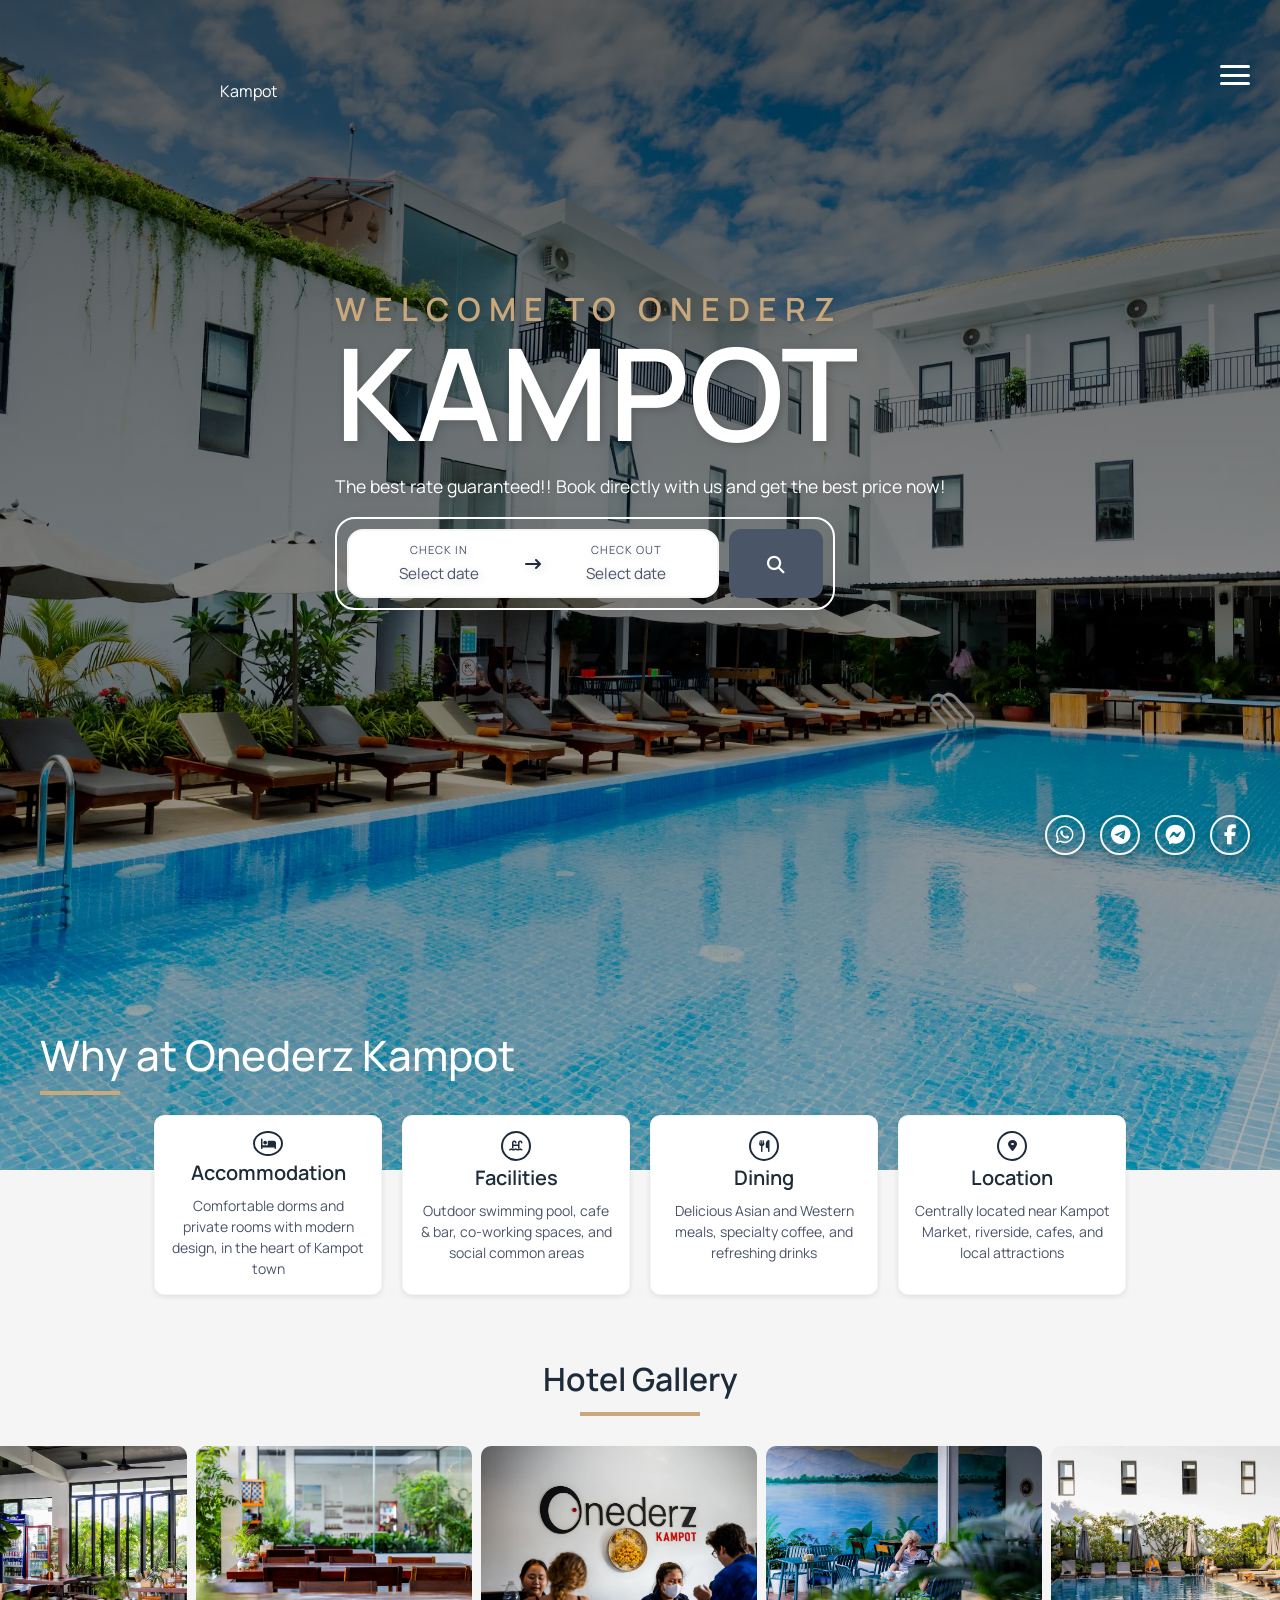
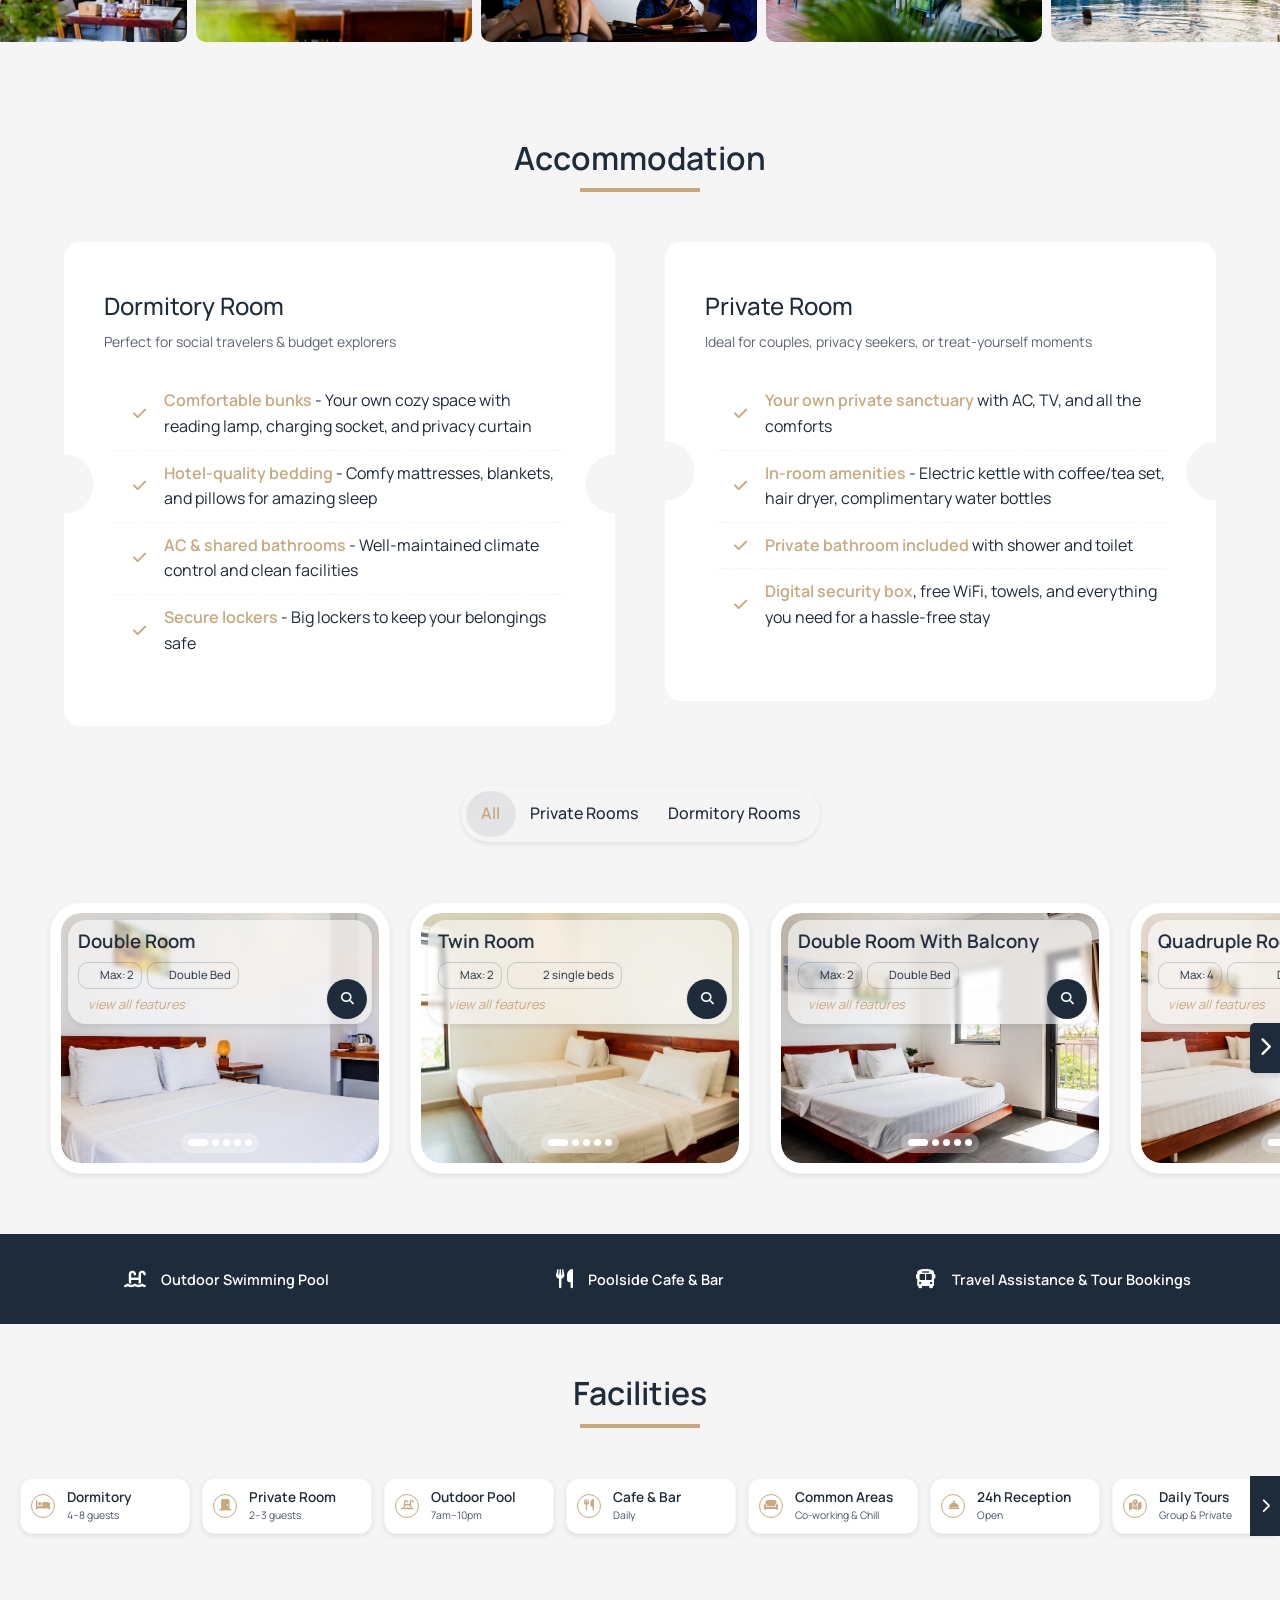
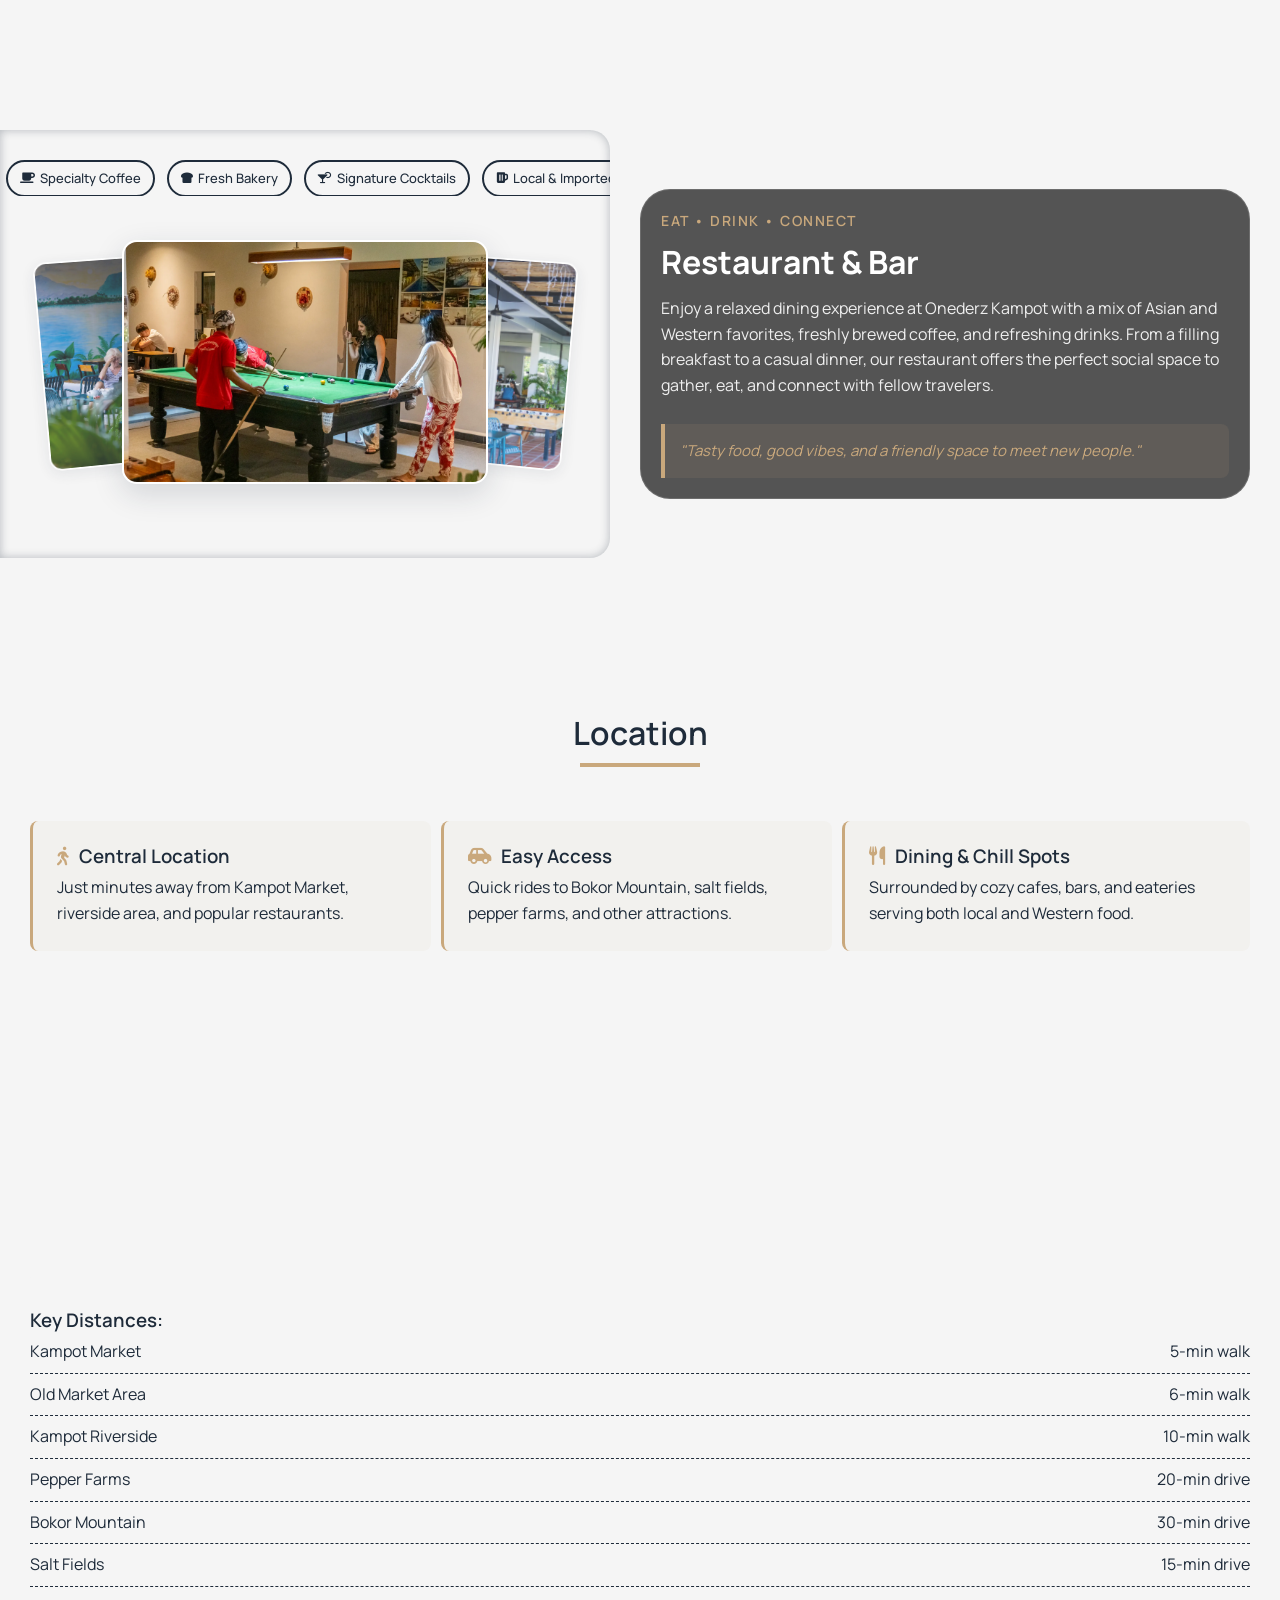
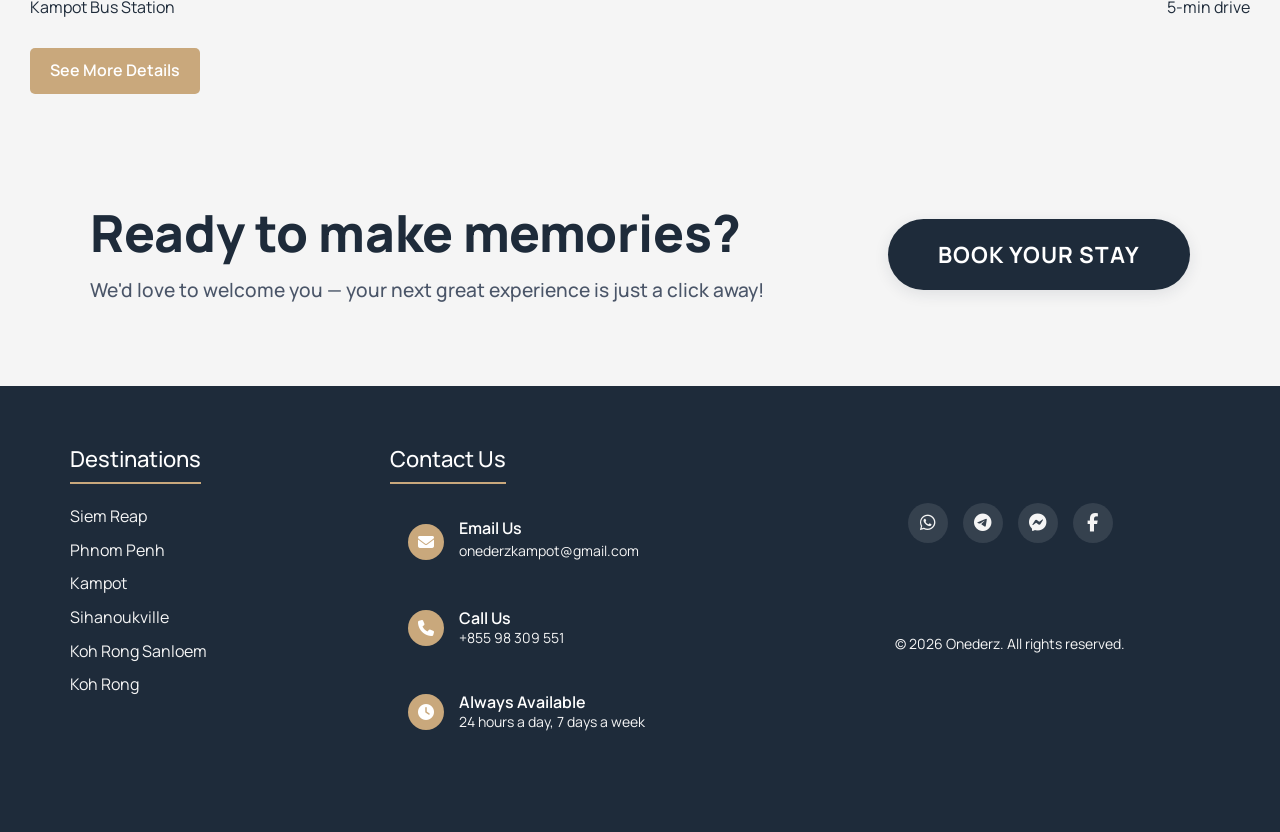
==== kampot/index.html @ a62b61a4 "Add files via upload" ====
<!DOCTYPE html>
<html lang="en">
<head>
    <link rel="icon" type="image/png" href="../mobile-image/logo.webp">
    <meta charset="UTF-8">
    <meta name="viewport" content="width=device-width, initial-scale=1.0">
    <title>Onederz Kampot | Riverside hostel with pool, restaurant & social vibe</title>
    <link rel="stylesheet" href="https://cdnjs.cloudflare.com/ajax/libs/font-awesome/6.4.0/css/all.min.css">
    <link rel="stylesheet" href="index.css">
</head>
<body>
    <div id="page-preloader">
        <div class="preloader-logo">
            <img src="../mobile-image/onederzlogo.webp" alt="Onederz">
        </div>
        <div class="preloader-spinner"></div>
        <div class="preloader-text">
            <span>O</span><span>n</span><span>e</span><span>d</span><span>e</span><span>r</span><span>z</span><span>&nbsp;</span>
            <span>K</span><span>a</span><span>m</span><span>p</span><span>o</span><span>t</span>
        </div>
        <div class="preloader-progress">
            <div class="preloader-progress-bar"></div>
        </div>
    </div>

    <div class="header" id="header">
        <div class="top-bar">
            <a style="text-decoration: none;" href="#top-page">
                <div class="logo-con">
                    <div class="logo"></div><span>Kampot</span>
                </div>
            </a>
            <div class="hamburger-menu" id="hamburger">
                <div></div>
                <div></div>
                <div></div>
            </div>
        </div>
        
        <nav class="nav-menu" id="navMenu">
            <button id="menuClose" class="menu-close">
                <i class="fas fa-times"></i>
            </button>

            <ul>
                <li><a href="../index.html"><i class="fas fa-home"></i> Home</a></li>
                <li><a href="#accommodation"><i class="fas fa-bed"></i> Accommodation</a></li>
                <li><a href="#facility"><i class="fas fa-swimming-pool"></i> Facility</a></li>
                <li><a href="#dining"><i class="fas fa-utensils"></i> Dining</a></li>
                <li><a href="#location"><i class="fas fa-map-marker-alt"></i> Location</a></li>
                <li><a href="#contact"><i class="fas fa-envelope"></i> Contact</a></li>
                <li class="destination-dropdown" id="destinationDropdown">
                    <a><i class="fas fa-map"></i> Destination <i class="fas fa-chevron-down"></i></a>
                    <ul>
                        <li style="display: none;" class="country-header"><a href="#"><i class="fas fa-flag"></i> Cambodia</a></li>
                        <li><a href="../siem-reap/index.html"><i class="fas fa-angle-right"></i> Siem Reap</a></li>
                        <li><a href="../phnom-penh/index.html"><i class="fas fa-angle-right"></i> Phnom Penh</a></li>
                        <li><a href="../kampot/index.html"><i class="fas fa-angle-right"></i> Kampot</a></li>
                        <li><a href="../sihanoukville/index.html"><i class="fas fa-angle-right"></i> Sihanoukville</a></li>
                        <li><a href="../koh-rong-sanloem/index.html"><i class="fas fa-angle-right"></i> Koh Rong Sanloem</a></li>
                        <li><a href="../koh-rong/index.html"><i class="fas fa-angle-right"></i> Koh Rong</a></li>
                        <li style="display: none;" class="country-header"><a href="#"><i class="fas fa-flag"></i> Thailand</a></li>
                        <li style="display: none;"><a href="../bangkok/index.html"><i class="fas fa-angle-right"></i> Bangkok</a></li>
                    </ul>
                </li>
                <li><a href="https://hotels.cloudbeds.com/en/reservation/CFTvLu?currency=usd" class="book-now"><i class="fas fa-calendar-check"></i> Book Now</a></li>
            </ul>
            
            <div class="social-icons-nav">
                <a href="https://wa.me/85598309551" class="social-icon whatsapp" target="_blank">
                    <i class="fab fa-whatsapp"></i>
                </a>
                <a href="https://t.me/OnederzKampot" class="social-icon telegram" target="_blank">
                    <i class="fab fa-telegram"></i>
                </a>
                <a href="https://m.me/onederzkampot" class="social-icon messenger" target="_blank">
                    <i class="fab fa-facebook-messenger"></i>
                </a>
                <a href="https://web.facebook.com/onederzkampot" class="social-icon facebook" target="_blank">
                    <i class="fab fa-facebook-f"></i>
                </a>
            </div>
        </nav>
        
        <div class="menu-overlay" id="menuOverlay"></div>
        
        <div class="hero-content" id="top-page">
            <div style="width: 100%;">
                <div class="angle-title">
                    <h2>Welcome to Onederz</h2>
                    <h1>Kampot</h1>
                    <h5>The best rate guaranteed!! Book directly with us and get the best price now!</h5>
                    
                    <div class="container-booking">
                        <div class="date-box" id="dateBox" onclick="openCalendar()">
                            <div class="date-display">
                                <div class="date-item">
                                    <div class="date-label">CHECK IN</div>
                                    <div class="date-value placeholder" id="checkInDisplay">Select date</div>
                                </div>
                                <div class="date-separator"><i class="fa-solid fa-arrow-right-long"></i></div>
                                <div class="date-item">
                                    <div class="date-label">CHECK OUT</div>
                                    <div class="date-value placeholder" id="checkOutDisplay">Select date</div>
                                </div>
                            </div>
                            <span class="nights-count" id="nightsCount">0 nights</span>
                        </div>
                        
                        <button class="search-btn" id="searchBtn" onclick="searchDates()" disabled><i class="fa-solid fa-magnifying-glass"></i></button>
                    </div>

                    <div class="overlay" id="overlay" onclick="closeCalendar()"></div>
                    <div class="calendar-popup" id="calendarPopup">
                        <div class="calendar-header">
                            <div>
                                <h3>Select Dates</h3>
                            </div>
                            <button class="close-btn-booking" onclick="closeCalendar()"><i class="fa-solid fa-xmark"></i></button>
                        </div>
                        
                        <div class="calendar-container">
                            <div class="calendar-arrow">
                                <button class="month-nav prev" onclick="changeMonthGlobal('prev')" id="globalPrevBtn"><i class="fa-solid fa-chevron-left"></i></button>
                                <button class="month-nav next" onclick="changeMonthGlobal('next')" id="globalNextBtn"><i class="fa-solid fa-chevron-right"></i></button>
                            </div>
                            
                            <div class="calendar-month" id="currentMonth"></div>
                            <div class="calendar-month" id="nextMonth"></div>
                        </div>
                    </div>
                </div>
            </div>
        </div>
        
        <div class="social-icons" id="socialIcons">
            <a href="https://wa.me/85598309551" class="social-icon whatsapp" target="_blank">
                <i class="fab fa-whatsapp"></i>
            </a>
            <a href="https://t.me/OnederzKampot" class="social-icon telegram" target="_blank">
                <i class="fab fa-telegram"></i>
            </a>
            <a href="https://m.me/onederzkampot" class="social-icon messenger" target="_blank">
                <i class="fab fa-facebook-messenger"></i>
            </a>
            <a href="https://web.facebook.com/onederzkampot" class="social-icon facebook" target="_blank">
                <i class="fab fa-facebook-f"></i>
            </a>
        </div>
    </div>
    
    <div class="content-sections">
        <div class="content-containers">
            <div class="text-content">
                <h2>Why at Onederz Kampot</h2>
            </div>
            
            <div class="cards-container">
                <a href="#accommodation" class="card accommodation">
                    <div class="card-icon">
                        <i class="fas fa-bed"></i>
                    </div>
                    <h3>Accommodation</h3>
                    <p>Comfortable dorms and private rooms with modern design, in the heart of Kampot town</p>
                </a>

                <a href="#facility" class="card facility">
                    <div class="card-icon">
                        <i class="fas fa-swimming-pool"></i>
                    </div>
                    <h3>Facilities</h3>
                    <p>Outdoor swimming pool, cafe & bar, co-working spaces, and social common areas</p>
                </a>

                <a href="#dining" class="card dining">
                    <div class="card-icon">
                        <i class="fas fa-utensils"></i>
                    </div>
                    <h3>Dining</h3>
                    <p>Delicious Asian and Western meals, specialty coffee, and refreshing drinks</p>
                </a>
                
                
                <a href="#location" class="card location">
                    <div class="card-icon">
                        <i class="fas fa-map-marker-alt"></i>
                    </div>
                    <h3>Location</h3>
                    <p>Centrally located near Kampot Market, riverside, cafes, and local attractions</p>
                </a>
            </div>
        </div>
    </div>

    <div id="gallery">
        <h2 class="header-gr">Hotel Gallery</h2>
        <div class="gallery-container">
            <div class="gallery-track" id="gallery-track">
                <!-- Gallery items will be added here dynamically -->
            </div>
        </div>
        
        <div class="animation-controls">
            <button class="control-btn" id="pause-btn">
                <i class="fas fa-pause"></i> Pause
            </button>
            <button class="control-btn" id="play-btn">
                <i class="fas fa-play"></i> Play
            </button>
        </div>
        
        <!-- POPUP WITH CATEGORY TABS -->
        <div class="popup" id="section-popup">
            <div class="popup-content">
                <div class="popup-header">
                    <h2 class="popup-title" id="popup-title">Hotel Gallery</h2>
                    <button class="close-btn">
                        <i class="fas fa-times"></i>
                    </button>
                </div>
                
                <!-- TABS INSIDE POPUP -->
                <div class="popup-tabs">
                    <button class="popup-tab active" data-category="all">
                        <i class="fas fa-th"></i> All
                    </button>
                    <button class="popup-tab" data-category="rooms">
                        <i class="fas fa-bed"></i> Rooms
                    </button>
                    <button class="popup-tab" data-category="dining">
                        <i class="fas fa-utensils"></i> Dining
                    </button>
                    <button class="popup-tab" data-category="hotel">
                        <i class="fas fa-hotel"></i> Hotel
                    </button>
                </div>
                
                <div class="section-gallery" id="section-gallery"></div>
            </div>
        </div>
        
        <!-- IMAGE MODAL WITH SWIPE SUPPORT -->
        <div class="image-modal" id="image-modal">
            <button class="image-nav nav-prev">
                <i class="fas fa-chevron-left"></i>
            </button>
            <button class="image-nav nav-next">
                <i class="fas fa-chevron-right"></i>
            </button>
            <span class="modal-close">
                <i class="fas fa-times"></i>
            </span>
            <div class="modal-content">
                <img class="modal-image" id="modal-image" src="" alt="Enlarged view">
                <div class="modal-title" id="modal-title">Image Title</div>
            </div>
            <div class="swipe-overlay"></div>
            <div class="swipe-hint swipe-hint-left">
                <i class="fas fa-chevron-left"></i>
            </div>
            <div class="swipe-hint swipe-hint-right">
                <i class="fas fa-chevron-right"></i>
            </div>
        </div>
    </div>
    
    <div id="accommodation" class="content-section">
        <div class="room-display-overlay">
            <div class="section-header">
                <h2>Accommodation</h2>
            </div>
            
            <div class="room-comparison">
                <div class="room-card-wrapper">
                    <div class="dorm-img"></div>
                    <div class="room-card-ds dorm">
                        <div class="room-header dorm-header">
                            <h2 class="room-title">Dormitory Room</h2>
                            <p class="room-price">Perfect for social travelers & budget explorers</p>
                        </div>
                        
                        <div class="room-content-ds">
                            <div class="feature-item">
                                <div class="feature-icon dorm-icon"><i class="fa-solid fa-check"></i></div>
                                <div class="feature-text">
                                    <span class="highlight">Comfortable bunks</span> - Your own cozy space with reading lamp, charging socket, and privacy curtain
                                </div>
                            </div>
                            
                            <div class="feature-item">
                                <div class="feature-icon dorm-icon"><i class="fa-solid fa-check"></i></div>
                                <div class="feature-text">
                                    <span class="highlight">Hotel-quality bedding</span> - Comfy mattresses, blankets, and pillows for amazing sleep
                                </div>
                            </div>
                            
                            <div class="feature-item">
                                <div class="feature-icon dorm-icon"><i class="fa-solid fa-check"></i></div>
                                <div class="feature-text">
                                    <span class="highlight">AC & shared bathrooms</span> - Well-maintained climate control and clean facilities
                                </div>
                            </div>
                            
                            <div class="feature-item">
                                <div class="feature-icon dorm-icon"><i class="fa-solid fa-check"></i></div>
                                <div class="feature-text">
                                    <span class="highlight">Secure lockers</span> - Big lockers to keep your belongings safe
                                </div>
                            </div>
                        </div>
                    </div>
                </div>
                
                <div class="room-card-wrapper">
                    <div class="private-img"></div>
                    <div class="room-card-ds private">
                        <div class="room-header private-header">
                            <h2 class="room-title">Private Room</h2>
                            <p class="room-price">Ideal for couples, privacy seekers, or treat-yourself moments</p>
                        </div>
                        
                        <div class="room-content-ds">
                            <div class="feature-item">
                                <div class="feature-icon private-icon"><i class="fa-solid fa-check"></i></div>
                                <div class="feature-text">
                                    <span class="highlight">Your own private sanctuary</span> with AC, TV, and all the comforts
                                </div>
                            </div>
                            
                            <div class="feature-item">
                                <div class="feature-icon private-icon"><i class="fa-solid fa-check"></i></div>
                                <div class="feature-text">
                                    <span class="highlight">In-room amenities</span> - Electric kettle with coffee/tea set, hair dryer, complimentary water bottles
                                </div>
                            </div>
                            
                            <div class="feature-item">
                                <div class="feature-icon private-icon"><i class="fa-solid fa-check"></i></div>
                                <div class="feature-text">
                                    <span class="highlight">Private bathroom included</span> with shower and toilet
                                </div>
                            </div>
                            
                            <div class="feature-item">
                                <div class="feature-icon private-icon"><i class="fa-solid fa-check"></i></div>
                                <div class="feature-text">
                                    <span class="highlight">Digital security box</span>, free WiFi, towels, and everything you need for a hassle-free stay
                                </div>
                            </div>
                        </div>
                    </div>
                </div>
            </div>
            
            <div id="roomDisplayGrid">
    <!-- Room Type Switch -->
    <div class="room-type-switch">
        <div class="switch-container" data-active="all">
            <div class="switch-slider"></div>
            <div class="switch-option active" data-room-type="all">All</div>
            <div class="switch-option" data-room-type="private">Private Rooms</div>
            <div class="switch-option" data-room-type="dormitory">Dormitory Rooms</div>
        </div>
    </div>

    <div class="room-card-carousel" id="roomCardCarousel">
        <div class="room-card-track" id="roomCardTrack">
            <!-- Room 1 - Double Room -->
            <div class="room-card" data-room-type="private">
                <div class="room-image-slider-container">
                    <div class="room-image-slider">
                        <img src="room-img/IMG338.webp" alt="Double Room - Image 1">
                        <img src="room-img/IMG337.webp" alt="Double Room - Image 2">
                        <img src="room-img/IMG340.webp" alt="Double Room - Image 3">
                        <img src="room-img/IMG339.webp" alt="Double Room - Image 4">
                        <img src="room-img/bathroom.webp" alt="Double Room - Image 5">
                    </div>
                    <!-- Add arrow buttons -->
                    <button class="slider-arrow prev-arrow" type="button">
                        <i class="fa-solid fa-chevron-left"></i>
                    </button>
                    <button class="slider-arrow next-arrow" type="button">
                        <i class="fa-solid fa-chevron-right"></i>
                    </button>
                    <div class="dots-container"></div>
                </div>

                <div class="room-content">
                    <h3>Double Room</h3>
                    <div class="room-type-icon">
                        <p><img src="../mobile-image/fac-svg/icon-people.webp" alt=""> Max: 2</p>
                        <p><img src="../mobile-image/fac-svg/double-bed.webp" alt=""> Double Bed</p>
                    </div>
                    
                    <div class="room-features-container">
                        <div class="room-features-preview">
                            <span class="view-more-hint">view all features</span>
                        </div>
                        
                        <div class="room-features-popup">
                            <h3>Double Room</h3>
                            <p><img src="../mobile-image/fac-svg/icon-people.webp" alt=""> Max: 2</p>
                            <p><img src="../mobile-image/fac-svg/double-bed.webp" alt=""> Double Bed</p>
                            <p><img src="../mobile-image/fac-svg/icon-shower.webp" alt=""> Private Bathroom</p>
                            <p><img src="../mobile-image/fac-svg/safe-box.webp" alt=""> Digital safe box</p>
                            <p><img src="../mobile-image/fac-svg/icon-snow.webp" alt=""> Air conditioning</p>
                            <p><img src="../mobile-image/fac-svg/icon-wifi.webp" alt=""> Wifi</p>
                            <p><img src="../mobile-image/fac-svg/tv-monitor.webp" alt=""> TV</p>
                            <p><img src="../mobile-image/fac-svg/kettle.webp" alt=""> Electric kettle</p>
                            <p><img src="../mobile-image/fac-svg/towel.webp" alt=""> Towels</p>
                            <p><img src="../mobile-image/fac-svg/icon-soket.webp" alt=""> Socket near the bed</p>
                            <p><img src="../mobile-image/fac-svg/refrigerator.webp" alt=""> Refrigerator</p>
                            <p><img src="../mobile-image/fac-svg/toiletries.webp" alt=""> Shampoo, Shower gel, Hand Soap</p>
                            <p><img src="../mobile-image/fac-svg/hair-dryer.webp" alt=""> Hair dryer</p>
                        </div>
                    </div>
                    <a href="https://hotels.cloudbeds.com/en/reservation/CFTvLu?currency=usd"><i class="fa-solid fa-magnifying-glass"></i></a>
                </div>
            </div>
            
            <!-- Room 2 - Twin Room -->
            <div class="room-card" data-room-type="private">
                <div class="room-image-slider-container">
                    <div class="room-image-slider">
                        <img src="room-img/IMG_1298.webp" alt="Twin Room - Image 1">
                        <img src="room-img/IMG_1297.webp" alt="Twin Room - Image 2">
                        <img src="room-img/bathroom.webp" alt="Twin Room - Image 3">
                        <img src="room-img/complimentery.webp" alt="Twin Room - Image 4">
                        <img src="room-img/IMG_1242.webp" alt="Twin Room - Image 5">
                    </div>
                    <!-- Add arrow buttons -->
                    <button class="slider-arrow prev-arrow" type="button">
                        <i class="fa-solid fa-chevron-left"></i>
                    </button>
                    <button class="slider-arrow next-arrow" type="button">
                        <i class="fa-solid fa-chevron-right"></i>
                    </button>
                    <div class="dots-container"></div>
                </div>
                
                <div class="room-content">
                    <h3>Twin Room</h3>
                    <div class="room-type-icon">
                        <p><img src="../mobile-image/fac-svg/icon-people.webp" alt=""> Max: 2</p>
                        <p><img src="../mobile-image/fac-svg/single-bed.webp" alt=""><img src="../mobile-image/fac-svg/single-bed.webp" alt=""> 2 single beds</p>
                    </div>
                    
                    <div class="room-features-container">
                        <div class="room-features-preview">
                            <span class="view-more-hint">view all features</span>
                        </div>
                        
                        <div class="room-features-popup">
                            <h3>Twin Room</h3>
                            <p><img src="../mobile-image/fac-svg/icon-people.webp" alt=""> Max: 2</p>
                            <p><img src="../mobile-image/fac-svg/single-bed.webp" alt=""><img src="../mobile-image/fac-svg/single-bed.webp" alt=""> 2 single beds</p>
                            <p><img src="../mobile-image/fac-svg/icon-shower.webp" alt=""> Private Bathroom</p>
                            <p><img src="../mobile-image/fac-svg/safe-box.webp" alt=""> Digital safe box</p>
                            <p><img src="../mobile-image/fac-svg/icon-snow.webp" alt=""> Air conditioning</p>
                            <p><img src="../mobile-image/fac-svg/icon-wifi.webp" alt=""> Wifi</p>
                            <p><img src="../mobile-image/fac-svg/tv-monitor.webp" alt=""> TV</p>
                            <p><img src="../mobile-image/fac-svg/kettle.webp" alt=""> Electric kettle</p>
                            <p><img src="../mobile-image/fac-svg/towel.webp" alt=""> Towels</p>
                            <p><img src="../mobile-image/fac-svg/icon-soket.webp" alt=""> Socket near the bed</p>
                            <p><img src="../mobile-image/fac-svg/refrigerator.webp" alt=""> Refrigerator</p>
                            <p><img src="../mobile-image/fac-svg/toiletries.webp" alt=""> Shampoo, Shower gel, Hand Soap</p>
                            <p><img src="../mobile-image/fac-svg/hair-dryer.webp" alt=""> Hair dryer</p>
                        </div>
                    </div>
                    <a href="https://hotels.cloudbeds.com/en/reservation/CFTvLu?currency=usd"><i class="fa-solid fa-magnifying-glass"></i></a>
                </div>
            </div>
            
            <!-- Room 3 - Double Room With Balcony -->
            <div class="room-card" data-room-type="private">
                <div class="room-image-slider-container">
                    <div class="room-image-slider">
                        <img src="room-img/IMG334.webp" alt="Double Room With Balcony - Image 1">
                        <img src="room-img/IMG335.webp" alt="Double Room With Balcony - Image 2">
                        <img src="room-img/IMG_1276.webp" alt="Double Room With Balcony - Image 3">
                        <img src="room-img/bathroom.webp" alt="Double Room With Balcony - Image 4">
                        <img src="room-img/complimentery.webp" alt="Double Room With Balcony - Image 5">
                    </div>
                    <!-- Add arrow buttons -->
                    <button class="slider-arrow prev-arrow" type="button">
                        <i class="fa-solid fa-chevron-left"></i>
                    </button>
                    <button class="slider-arrow next-arrow" type="button">
                        <i class="fa-solid fa-chevron-right"></i>
                    </button>
                    <div class="dots-container"></div>
                </div>

                <div class="room-content">
                    <h3>Double Room With Balcony</h3>
                    <div class="room-type-icon">
                        <p><img src="../mobile-image/fac-svg/icon-people.webp" alt=""> Max: 2</p>
                        <p><img src="../mobile-image/fac-svg/double-bed.webp" alt=""> Double Bed</p>
                    </div>
                    
                    <div class="room-features-container">
                        <div class="room-features-preview">
                            <span class="view-more-hint">view all features</span>
                        </div>
                        
                        <div class="room-features-popup">
                            <h3>Double Room With Balcony</h3>
                            <p><img src="../mobile-image/fac-svg/icon-people.webp" alt=""> Max: 2</p>
                            <p><img src="../mobile-image/fac-svg/double-bed.webp" alt=""> Double Bed</p>
                            <p><img src="../mobile-image/fac-svg/icon-shower.webp" alt=""> Private Bathroom</p>
                            <p><img src="../mobile-image/fac-svg/safe-box.webp" alt=""> Digital safe box</p>
                            <p><img src="../mobile-image/fac-svg/icon-snow.webp" alt=""> Air conditioning</p>
                            <p><img src="../mobile-image/fac-svg/icon-wifi.webp" alt=""> Wifi</p>
                            <p><img src="../mobile-image/fac-svg/tv-monitor.webp" alt=""> TV</p>
                            <p><img src="../mobile-image/fac-svg/kettle.webp" alt=""> Electric kettle</p>
                            <p><img src="../mobile-image/fac-svg/towel.webp" alt=""> Towels</p>
                            <p><img src="../mobile-image/fac-svg/icon-soket.webp" alt=""> Socket near the bed</p>
                            <p><img src="../mobile-image/fac-svg/refrigerator.webp" alt=""> Refrigerator</p>
                            <p><img src="../mobile-image/fac-svg/toiletries.webp" alt=""> Shampoo, Shower gel, Hand Soap</p>
                            <p><img src="../mobile-image/fac-svg/hair-dryer.webp" alt=""> Hair dryer</p>
                            <p><img src="../mobile-image/fac-svg/balcony.webp" alt=""> Balcony</p>
                        </div>
                    </div>
                    <a href="https://hotels.cloudbeds.com/en/reservation/CFTvLu?currency=usd"><i class="fa-solid fa-magnifying-glass"></i></a>
                </div>
            </div>
            
            <!-- Room 4 - Quadruple Room -->
            <div class="room-card" data-room-type="private">
                <div class="room-image-slider-container">
                    <div class="room-image-slider">
                        <img src="room-img/IMG341.webp" alt="Quadruple Room - Image 1">
                        <img src="room-img/IMG_1305.webp" alt="Quadruple Room - Image 2">
                        <img src="room-img/IMG_1319.webp" alt="Quadruple Room - Image 3">
                        <img src="room-img/IMG_1240.webp" alt="Quadruple Room - Image 4">
                        <img src="room-img/bathroom.webp" alt="Quadruple Room - Image 5">
                    </div>
                    <!-- Add arrow buttons -->
                    <button class="slider-arrow prev-arrow" type="button">
                        <i class="fa-solid fa-chevron-left"></i>
                    </button>
                    <button class="slider-arrow next-arrow" type="button">
                        <i class="fa-solid fa-chevron-right"></i>
                    </button>
                    <div class="dots-container"></div>
                </div>
                
                <div class="room-content">
                    <h3>Quadruple Room</h3>
                    <div class="room-type-icon">
                        <p><img src="../mobile-image/fac-svg/icon-people.webp" alt=""> Max: 4</p>
                        <p><img src="../mobile-image/fac-svg/double-bed.webp" alt=""><img src="../mobile-image/fac-svg/single-bed.webp" alt=""><img src="../mobile-image/fac-svg/single-bed.webp" alt=""> Double bed + 2 Single bed</p>
                    </div>
                    
                    <div class="room-features-container">
                        <div class="room-features-preview">
                            <span class="view-more-hint">view all features</span>
                        </div>
                        
                        <div class="room-features-popup">
                            <h3>Quadruple Room</h3>
                            <p><img src="../mobile-image/fac-svg/icon-people.webp" alt=""> Max: 4</p>
                            <p><img src="../mobile-image/fac-svg/double-bed.webp" alt=""><img src="../mobile-image/fac-svg/single-bed.webp" alt=""> Double bed + Single bed</p>
                            <p><img src="../mobile-image/fac-svg/icon-shower.webp" alt=""> Private Bathroom</p>
                            <p><img src="../mobile-image/fac-svg/safe-box.webp" alt=""> Digital safe box</p>
                            <p><img src="../mobile-image/fac-svg/icon-snow.webp" alt=""> Air conditioning</p>
                            <p><img src="../mobile-image/fac-svg/icon-wifi.webp" alt=""> Wifi</p>
                            <p><img src="../mobile-image/fac-svg/tv-monitor.webp" alt=""> TV</p>
                            <p><img src="../mobile-image/fac-svg/kettle.webp" alt=""> Electric kettle</p>
                            <p><img src="../mobile-image/fac-svg/towel.webp" alt=""> Towels</p>
                            <p><img src="../mobile-image/fac-svg/icon-soket.webp" alt=""> Socket near the bed</p>
                            <p><img src="../mobile-image/fac-svg/refrigerator.webp" alt=""> Refrigerator</p>
                            <p><img src="../mobile-image/fac-svg/toiletries.webp" alt=""> Shampoo, Shower gel, Hand Soap</p>
                            <p><img src="../mobile-image/fac-svg/hair-dryer.webp" alt=""> Hair dryer</p>
                        </div>
                    </div>
                    <a href="https://hotels.cloudbeds.com/en/reservation/CFTvLu?currency=usd"><i class="fa-solid fa-magnifying-glass"></i></a>
                </div>
            </div>
            
            <!-- Room 5 - 4 Bed Dormitory -->
            <div class="room-card" data-room-type="dormitory">
                <div class="room-image-slider-container">
                    <div class="room-image-slider">
                        <img src="room-img/IMG_1220.webp" alt="4 Bed Dormitory - Image 1">
                        <img src="room-img/IMG_1252.webp" alt="4 Bed Dormitory - Image 2">
                        <img src="room-img/IMG_1228.webp" alt="4 Bed Dormitory - Image 3">
                        <img src="room-img/IMG_1235.webp" alt="4 Bed Dormitory - Image 4">
                    </div>
                    <!-- Add arrow buttons -->
                    <button class="slider-arrow prev-arrow" type="button">
                        <i class="fa-solid fa-chevron-left"></i>
                    </button>
                    <button class="slider-arrow next-arrow" type="button">
                        <i class="fa-solid fa-chevron-right"></i>
                    </button>
                    <div class="dots-container"></div>
                </div>
                
                <div class="room-content">
                    <h3>4 Bed Dormitory</h3>
                    <div class="room-type-icon">
                        <p><img src="../mobile-image/fac-svg/icon-people.webp" alt=""> Max: 4</p>
                        <p><img src="../mobile-image/fac-svg/bunk-hostel-svgrepo-com.webp" alt=""> Bunk Bed</p>
                    </div>
                    
                    <div class="room-features-container">
                        <div class="room-features-preview">
                            <span class="view-more-hint">view all features</span>
                        </div>
                        
                        <div class="room-features-popup">
                            <h3>4 Bed Dormitory</h3>
                            <div class="room-under-type" style="width: 100%; border: none; font-size: 1.3em; color: #000; padding: 5px 0;">
                                <img src="../mobile-image/fac-svg/room.webp" alt=""> Choice of <font style="color: rgb(28, 102, 161); font-weight: bold;">Mixed</font> or <font style="color: rgb(226, 71, 213); font-weight: bold;">Female Only</font>
                            </div>
                            <p><img src="../mobile-image/fac-svg/icon-people.webp" alt=""> Max: 4</p>
                            <p><img src="../mobile-image/fac-svg/bunk-hostel-svgrepo-com.webp" alt=""> Bunk Bed</p>
                            <p><img src="../mobile-image/fac-svg/icon-bathroom.webp" alt=""> Shared Bathroom</p>
                            <p><img src="../mobile-image/fac-svg/icon-locker.webp" alt=""> Locker</p>
                            <p><img src="../mobile-image/fac-svg/icon-wifi.webp" alt=""> Wifi</p>
                            <p><img src="../mobile-image/fac-svg/icon-snow.webp" alt=""> Air conditioning</p>
                            <p><img src="../mobile-image/fac-svg/icon-soket.webp" alt=""> Socket near the bed</p>
                        </div>
                    </div>
                    <a href="https://hotels.cloudbeds.com/en/reservation/CFTvLu?currency=usd"><i class="fa-solid fa-magnifying-glass"></i></a>
                </div>
            </div>
            
            <!-- Room 6 - 8 Bed Dormitory -->
            <div class="room-card" data-room-type="dormitory">
                <div class="room-image-slider-container">
                    <div class="room-image-slider">
                        <img src="room-img/IMG_1220.webp" alt="8 Bed Dormitory - Image 1">
                        <img src="room-img/IMG_1252.webp" alt="8 Bed Dormitory - Image 2">
                        <img src="room-img/IMG_1228.webp" alt="8 Bed Dormitory - Image 3">
                        <img src="room-img/IMG_1235.webp" alt="8 Bed Dormitory - Image 4">
                    </div>
                    <!-- Add arrow buttons -->
                    <button class="slider-arrow prev-arrow" type="button">
                        <i class="fa-solid fa-chevron-left"></i>
                    </button>
                    <button class="slider-arrow next-arrow" type="button">
                        <i class="fa-solid fa-chevron-right"></i>
                    </button>
                    <div class="dots-container"></div>
                </div>
                
                <div class="room-content">
                    <h3>8 Bed Dormitory</h3>
                    <div class="room-type-icon">
                        <p><img src="../mobile-image/fac-svg/icon-people.webp" alt=""> Max: 8</p>
                        <p><img src="../mobile-image/fac-svg/bunk-hostel-svgrepo-com.webp" alt=""> Bunk Bed</p>
                    </div>
                    
                    <div class="room-features-container">
                        <div class="room-features-preview">
                            <span class="view-more-hint">view all features</span>
                        </div>
                        
                        <div class="room-features-popup">
                            <h3>8 Bed Dormitory</h3>
                            <div class="room-under-type" style="width: 100%; border: none; font-size: 1.3em; color: #000; padding: 5px 0;">
                                <img src="../mobile-image/fac-svg/room.webp" alt=""> Choice of <font style="color: rgb(28, 102, 161); font-weight: bold;">Mixed</font> or <font style="color: rgb(226, 71, 213); font-weight: bold;">Female Only</font>
                            </div>
                            <p><img src="../mobile-image/fac-svg/icon-people.webp" alt=""> Max: 8</p>
                            <p><img src="../mobile-image/fac-svg/bunk-hostel-svgrepo-com.webp" alt=""> Bunk Bed</p>
                            <p><img src="../mobile-image/fac-svg/icon-bathroom.webp" alt=""> Shared Bathroom</p>
                            <p><img src="../mobile-image/fac-svg/icon-locker.webp" alt=""> Locker</p>
                            <p><img src="../mobile-image/fac-svg/icon-wifi.webp" alt=""> Wifi</p>
                            <p><img src="../mobile-image/fac-svg/icon-snow.webp" alt=""> Air conditioning</p>
                            <p><img src="../mobile-image/fac-svg/icon-soket.webp" alt=""> Socket near the bed</p>
                        </div>
                    </div>
                    <a href="https://hotels.cloudbeds.com/en/reservation/CFTvLu?currency=usd"><i class="fa-solid fa-magnifying-glass"></i></a>
                </div>
            </div>
        </div>
    </div>
    
    <div class="nav-buttons">
        <button class="nav-btn prev-btnn" id="prevBtn"><i class="fa-solid fa-chevron-left"></i></button>
        <button class="nav-btn next-btnn" id="nextBtn"><i class="fa-solid fa-chevron-right"></i></button>
    </div>
    
    <p class="swipe-instruction"></p>
</div>
        </div>
    </div>

    <div id="facility" class="content-section">    
        <div class="social-highlight">
            <div class="social-item">
                <div class="social-iconx"><i class="fas fa-swimming-pool"></i></div>
                <div class="social-text">Outdoor Swimming Pool</div>
            </div>
            <div class="social-item">
                <div class="social-iconx"><i class="fas fa-utensils"></i></div>
                <div class="social-text">Poolside Cafe & Bar</div>
            </div>
            <div class="social-item">
                <div class="social-iconx"><i class="fas fa-bus"></i></div>
                <div class="social-text">Travel Assistance & Tour Bookings</div>
            </div>
        </div>
        
        <div class="fac-container">
            <div class="section-header">
                <h2>Facilities</h2>
            </div>
            
            <div class="facility-slider">
                <button class="slider-btn btn-prev disabled" aria-label="Previous">
                    <i class="fas fa-chevron-left"></i>
                </button>

                <div class="slider-viewport">
                    <div class="slider-track">
                        <div class="facility-card">
                            <i class="fas fa-bed"></i>
                            <div class="facility-info">
                                <h3>Dormitory</h3>
                                <p>4–8 guests</p>
                            </div>
                        </div>
                        <div class="facility-card">
                            <i class="fas fa-door-closed"></i>
                            <div class="facility-info">
                                <h3>Private Room</h3>
                                <p>2–3 guests</p>
                            </div>
                        </div>
                        <div class="facility-card">
                            <i class="fas fa-swimming-pool"></i>
                            <div class="facility-info">
                                <h3>Outdoor Pool</h3>
                                <p>7am–10pm</p>
                            </div>
                        </div>
                        <div class="facility-card">
                            <i class="fas fa-utensils"></i>
                            <div class="facility-info">
                                <h3>Cafe & Bar</h3>
                                <p>Daily</p>
                            </div>
                        </div>
                        <div class="facility-card">
                            <i class="fas fa-couch"></i>
                            <div class="facility-info">
                                <h3>Common Areas</h3>
                                <p>Co-working & Chill</p>
                            </div>
                        </div>
                        <div class="facility-card">
                            <i class="fas fa-concierge-bell"></i>
                            <div class="facility-info">
                                <h3>24h Reception</h3>
                                <p>Open</p>
                            </div>
                        </div>
                        <div class="facility-card">
                            <i class="fas fa-map-marked-alt"></i>
                            <div class="facility-info">
                                <h3>Daily Tours</h3>
                                <p>Group & Private</p>
                            </div>
                        </div>
                        <div class="facility-card">
                            <i class="fas fa-glass-cheers"></i>
                            <div class="facility-info">
                                <h3>Social Events</h3>
                                <p>Weekly</p>
                            </div>
                        </div>
                        <div class="facility-card">
                            <i class="fas fa-tshirt"></i>
                            <div class="facility-info">
                                <h3>Laundry</h3>
                                <p>$1.50/kg</p>
                            </div>
                        </div>
                        <div class="facility-card">
                            <i class="fas fa-wifi"></i>
                            <div class="facility-info">
                                <h3>Free Wi-Fi</h3>
                                <p>Fast</p>
                            </div>
                        </div>
                        <div class="facility-card">
                            <i class="fas fa-motorcycle"></i>
                            <div class="facility-info">
                                <h3>Motorbike Rental</h3>
                                <p>Explore Kampot</p>
                            </div>
                        </div>
                        <div class="facility-card">
                            <i class="fas fa-hands-helping"></i>
                            <div class="facility-info">
                                <h3>Community</h3>
                                <p>Connect</p>
                            </div>
                        </div>
                    </div>
                </div>

                <button class="slider-btn btn-next" aria-label="Next">
                    <i class="fas fa-chevron-right"></i>
                </button>
            </div>
        </div>
    </div>

    <div id="dining" class="content-section">
        <section class="restaurant-section">
            <div class="image-container-offer">
                <div class="offerings-wrapper">
                    <div class="offerings">
                        <span class="offering-tag"><i class="fas fa-sun"></i> All-Day Breakfast</span>
                        <span class="offering-tag"><i class="fas fa-coffee"></i> Specialty Coffee</span>
                        <span class="offering-tag"><i class="fas fa-bread-slice"></i> Fresh Bakery</span>
                        <span class="offering-tag"><i class="fas fa-cocktail"></i> Signature Cocktails</span>
                        <span class="offering-tag"><i class="fas fa-beer"></i> Local & Imported Beers</span>
                        <span class="offering-tag"><i class="fas fa-wine-glass-alt"></i> Wine Selection</span>
                        <span class="offering-tag"><i class="fas fa-glass-whiskey"></i> Fresh Juices</span>
                        <span class="offering-tag"><i class="fas fa-wine-bottle"></i> Soft Drinks</span>
                    </div>
                </div>

                <div class="rs-gallery-container">
                    <div class="gallery-images-container">
                        <!-- Images will be dynamically added here -->
                    </div>
                    
                    <div class="progress-container">
                        <div class="progress-bar"></div>
                    </div>
                </div>
            </div>
            
            <div class="content-container">
                <div class="content-glassbg">
                    <p class="tagline">Eat • Drink • Connect</p>
                    <h2 class="title">Restaurant & Bar</h2>
                    <p class="description">
                        Enjoy a relaxed dining experience at Onederz Kampot with a mix of Asian and 
                        Western favorites, freshly brewed coffee, and refreshing drinks. From a filling 
                        breakfast to a casual dinner, our restaurant offers the perfect social space 
                        to gather, eat, and connect with fellow travelers.
                    </p>
                    
                    <div class="highlight-box">
                        <p class="highlight-text">
                            "Tasty food, good vibes, and a friendly space to meet new people."
                        </p>
                    </div>
                </div>
            </div>
        </section>
    </div>


    <div id="location" class="content-section">
        <div class="section-header">
            <h2>Location</h2>
        </div>
        
        <section class="compact-location">
            <div class="location-header">
                <h2><i class="fas fa-map-marker-alt"></i> Perfectly Located in Kampot</h2>
            </div>
            
            <div class="location-highlights">
                <div class="highlight-card">
                    <h3><i class="fas fa-walking"></i> Central Location</h3>
                    <p>Just minutes away from Kampot Market, riverside area, and popular restaurants.</p>
                </div>

                <div class="highlight-card">
                    <h3><i class="fas fa-car-side"></i> Easy Access</h3>
                    <p>Quick rides to Bokor Mountain, salt fields, pepper farms, and other attractions.</p>
                </div>

                <div class="highlight-card">
                    <h3><i class="fas fa-utensils"></i> Dining & Chill Spots</h3>
                    <p>Surrounded by cozy cafes, bars, and eateries serving both local and Western food.</p>
                </div>
            </div>
            
            <div class="mk-con">
                <div class="mini-map">
                    <iframe src="https://www.google.com/maps/embed?pb=!1m18!1m12!1m3!1d3921.650820426265!2d104.18199137577479!3d10.606449762304507!2m3!1f0!2f0!3f0!3m2!1i1024!2i768!4f13.1!3m3!1m2!1s0x31083721f1ac83e3%3A0x59fe5a34b00e9759!2sOnederz%20Hostel%20Kampot!5e0!3m2!1sen!2skh!4v1761480107648!5m2!1sen!2skh" width="100%" height="100%" style="border:0;" allowfullscreen="" loading="lazy" referrerpolicy="no-referrer-when-downgrade"></iframe>
                </div>
                <div class="mini-distan">
                    <h3 style="margin-top: 1.5rem;">Key Distances:</h3>
                    <div class="key-landmarks">
                        <div class="landmark">
                            <span>Kampot Market</span>
                            <span>5-min walk</span>
                        </div>
                        <div class="landmark">
                            <span>Old Market Area</span>
                            <span>6-min walk</span>
                        </div>
                        <div class="landmark">
                            <span>Kampot Riverside</span>
                            <span>10-min walk</span>
                        </div>
                        <div class="landmark">
                            <span>Pepper Farms</span>
                            <span>20-min drive</span>
                        </div>
                        <div class="landmark">
                            <span>Bokor Mountain</span>
                            <span>30-min drive</span>
                        </div>
                        <div class="landmark">
                            <span>Salt Fields</span>
                            <span>15-min drive</span>
                        </div>
                        <div class="landmark">
                            <span>Kampot Bus Station</span>
                            <span>5-min drive</span>
                        </div>
                    </div>
                </div>
            </div>
            <a href="#" class="see-more-btn" id="seeMoreBtn">See More Details</a>
        </section>

        <!-- Full Location Page -->
        <div class="full-location-page" id="fullLocationPage">
            <button class="close-btn" id="closeBtn">&times;</button>
            
            <div class="container">

                <section class="map-section">
                    <h2 class="section-titles">Everything Within Reach</h2>
                    <div class="map-container">
                        <div class="map">
                            <div style="width: 100%; height: 100%; background: #e9ecef; display: flex; align-items: center; justify-content: center;">
                                <iframe src="https://www.google.com/maps/embed?pb=!1m18!1m12!1m3!1d3921.650820426265!2d104.18199137577479!3d10.606449762304507!2m3!1f0!2f0!3f0!3m2!1i1024!2i768!4f13.1!3m3!1m2!1s0x31083721f1ac83e3%3A0x59fe5a34b00e9759!2sOnederz%20Hostel%20Kampot!5e0!3m2!1sen!2skh!4v1761480107648!5m2!1sen!2skh" width="100%" height="100%" style="border:0;" allowfullscreen="" loading="lazy" referrerpolicy="no-referrer-when-downgrade"></iframe>
                            </div>
                        </div>
                        <div class="landmarks">
                            <h3>Nearby Landmarks</h3>
                            <div class="landmark-item">
                                <span>Kampot Market</span>
                                <span>5-minute walk</span>
                            </div>
                            <div class="landmark-item">
                                <span>Old Market Area</span>
                                <span>6-minute walk</span>
                            </div>
                            <div class="landmark-item">
                                <span>Kampot Riverside</span>
                                <span>10-minute walk</span>
                            </div>
                            <div class="landmark-item">
                                <span>Pepper Farms</span>
                                <span>20-minute drive</span>
                            </div>
                            <div class="landmark-item">
                                <span>Salt Fields</span>
                                <span>15-minute drive</span>
                            </div>
                            <div class="landmark-item">
                                <span>Bokor Mountain</span>
                                <span>30-minute drive</span>
                            </div>
                            <div class="landmark-item">
                                <span>Kampot Bus Station</span>
                                <span>5-minute drive</span>
                            </div>
                        </div>
                    </div>
                </section>

                <section class="directions">
                    <h2 class="section-titles">Finding Your Way to Onederz</h2>
                    <div class="transport-options">
                        <div class="transport-option">
                            <h3><i class="fas fa-bus"></i> From the Bus Station</h3>
                            <p><strong>By Tuk-Tuk:</strong> A short 5-minute ride from Kampot Bus Station. Approx. $2–$3 USD.</p>
                        </div>

                        <div class="transport-option">
                            <h3><i class="fas fa-train"></i> From the Train Station</h3>
                            <p><strong>By Tuk-Tuk:</strong> Around 10 minutes from Kampot Train Station. Approx. $3–$4 USD.</p>
                        </div>
                    </div>

                    <div class="address-box">
                        <h3>Address for Drivers</h3>
                        <p><strong>Onederz Kampot</strong></p>
                        <p><em>Tip: Tell your driver "Onederz near the main street in Kampot" – they'll know where to go!</em></p>
                    </div>
                </section>
            </div>
        </div>
    </div>

    <section class="book-section">
        <div class="text-content-book">
            <h2>Ready to make memories?</h2>
            <p>We'd love to welcome you — your next great experience is just a click away!</p>
        </div>
        <div class="button-container">
            <a href="https://hotels.cloudbeds.com/en/reservation/CFTvLu?currency=usd">
                <button class="book-now-btn">Book Your Stay</button>
            </a>
        </div>
    </section>

    <div id="contact">
        <div class="mountain"></div>
        <div class="footer-container">
            <div class="footer-content">
                <div class="destinations-section">
                    <h3 class="section-title">Destinations</h3>
                    <div class="country-section">
                        <h4>Cambodia</h4>
                        <ul>
                            <li><a href="../siem-reap/index.html">Siem Reap</a></li>
                            <li><a href="../phnom-penh/index.html">Phnom Penh</a></li>
                            <li><a href="../kampot/index.html">Kampot</a></li>
                            <li><a href="../sihanoukville/index.html">Sihanoukville</a></li>
                            <li><a href="../koh-rong-sanloem/index.html">Koh Rong Sanloem</a></li>
                            <li><a href="../koh-rong/index.html">Koh Rong</a></li>
                        </ul>
                    </div>
                </div>
                
                <div class="contact-section">
                    <h3 class="section-title">Contact Us</h3>
                    <div class="contact-grid">
                        <div class="contact-card email">
                            <div class="contact-icon">
                                <i class="fas fa-envelope"></i>
                            </div>
                            <div class="contact-details">
                                <h3>Email Us</h3>
                                <a href="mailto:onederzkampot@gmail.com">onederzkampot@gmail.com</a>
                            </div>
                        </div>
                        
                        <div class="contact-card phone">
                            <div class="contact-icon">
                                <i class="fas fa-phone"></i>
                            </div>
                            <div class="contact-details">
                                <h3>Call Us</h3>
                                <p><a href="tel:+85598309551">+855 98 309 551</a></p>
                            </div>
                        </div>
                        
                        <div class="contact-card hours">
                            <div class="contact-icon">
                                <i class="fas fa-clock"></i>
                            </div>
                            <div class="contact-details">
                                <h3>Always Available</h3>
                                <p>24 hours a day, 7 days a week</p>
                            </div>
                        </div>
                    </div>
                </div>
                
                <div class="social-section">
                    <div class="social-icons-contact">
                        <a href="https://wa.me/85598309551" class="social-icon-contact whatsapp" aria-label="Chat on WhatsApp">
                            <i class="fab fa-whatsapp"></i>
                        </a>
                        <a href="https://t.me/OnederzKampot" class="social-icon-contact telegram" aria-label="Chat on Telegram">
                            <i class="fab fa-telegram"></i>
                        </a>
                        <a href="https://m.me/onederzkampot" class="social-icon-contact messenger" aria-label="Messenger">
                            <i class="fab fa-facebook-messenger"></i>
                        </a>
                        <a href="https://web.facebook.com/onederzkampot" class="social-icon-contact facebook" aria-label="Facebook">
                            <i class="fab fa-facebook-f"></i>
                        </a>
                    </div>
                    <div class="copyright">
                        <p>&copy; 2026 Onederz. All rights reserved.</p>
                    </div>
                </div>
            </div>
        </div>
    </div>
<script>
(function() {
  const preloader = document.getElementById('page-preloader');
  const body = document.body;
  
  body.classList.add('loading');
  
  function hidePreloader() {
    setTimeout(() => {
      preloader.classList.add('hidden');
      body.classList.remove('loading');
      body.classList.add('page-ready');
      
      setTimeout(() => {
        preloader.remove();
      }, 500);
    }, 500);
  }
  
  let imagesLoaded = 0;
  let totalImages = 0;
  
  function checkAllLoaded() {
    imagesLoaded++;
    if (imagesLoaded >= totalImages) {
      hidePreloader();
    }
  }
  
  if (document.readyState === 'loading') {
    document.addEventListener('DOMContentLoaded', initPreloader);
  } else {
    initPreloader();
  }
  
  function initPreloader() {
    const images = document.querySelectorAll('img');
    totalImages = images.length;
    
    if (totalImages === 0) {
      hidePreloader();
      return;
    }
    
    images.forEach(img => {
      if (img.complete) {
        checkAllLoaded();
      } else {
        img.addEventListener('load', checkAllLoaded);
        img.addEventListener('error', checkAllLoaded);
      }
    });
    
    setTimeout(hidePreloader, 5000);
  }
  
  window.addEventListener('load', () => {
    setTimeout(hidePreloader, 300);
  });
})();
</script>
<!-- Hamburger Menu Script -->
<script>
const hamburger = document.getElementById('hamburger');
const navMenu = document.getElementById('navMenu');
const header = document.getElementById('header');
const menuOverlay = document.getElementById('menuOverlay');
const destinationDropdown = document.getElementById('destinationDropdown');
const body = document.body;
const menuClose = document.getElementById('menuClose');

menuClose.addEventListener('click', () => {
    hamburger.classList.remove('active');
    navMenu.classList.remove('active');
    menuOverlay.classList.remove('active');
    destinationDropdown.classList.remove('active');
    enableScroll();
});

hamburger.addEventListener('click', (e) => {
    e.stopPropagation();
    const isActive = navMenu.classList.contains('active');

    hamburger.classList.toggle('active', !isActive);
    navMenu.classList.toggle('active', !isActive);
    menuOverlay.classList.toggle('active', !isActive);

    if (!isActive) {
        disableScroll();
    } else {
        enableScroll();
    }
});

menuOverlay.addEventListener('click', () => {
    hamburger.classList.remove('active');
    navMenu.classList.remove('active');
    menuOverlay.classList.remove('active');
    destinationDropdown.classList.remove('active');
    enableScroll();
});

document.addEventListener('click', (event) => {
    const isClickInsideMenu = navMenu.contains(event.target);
    const isClickOnHamburger = hamburger.contains(event.target);

    if (!isClickInsideMenu && !isClickOnHamburger && navMenu.classList.contains('active')) {
        hamburger.classList.remove('active');
        navMenu.classList.remove('active');
        menuOverlay.classList.remove('active');
        destinationDropdown.classList.remove('active');
        enableScroll();
    }
});

window.addEventListener('scroll', () => {
    if (window.scrollY > 50) {
        header.classList.add('scrolled');
    } else {
        header.classList.remove('scrolled');
    }
});

destinationDropdown.addEventListener('click', (e) => {
    e.stopPropagation();
    destinationDropdown.classList.toggle('active');
});

document.querySelectorAll('.nav-menu a').forEach(link => {
    link.addEventListener('click', () => {
        const isDropdownToggle = link.closest('.destination-dropdown');
        if (!isDropdownToggle) {
            hamburger.classList.remove('active');
            navMenu.classList.remove('active');
            menuOverlay.classList.remove('active');
            destinationDropdown.classList.remove('active');
            enableScroll();
        }
    });
});
</script>

<!-- ROOM CAROUSEL SCRIPT -->
    <script>
    document.addEventListener('DOMContentLoaded', function() {
        const roomCardTrack = document.getElementById('roomCardTrack');
        const roomCardIndicators = document.getElementById('roomCardIndicators');
        const prevBtn = document.getElementById('prevBtn');
        const nextBtn = document.getElementById('nextBtn');
        const roomCardCarousel = document.getElementById('roomCardCarousel');
        const swipeInstruction = document.querySelector('.swipe-instruction');

        let currentIndex = 0;
        let startX = 0;
        let startY = 0;
        let currentX = 0;
        let isDragging = false;
        let dragDirection = null;
        let isAnimating = false;
        let totalCards = document.querySelectorAll('.room-card').length;
        const slideWidth = 340 + 20;
        let carouselWidth = roomCardCarousel.offsetWidth;
        let cardsPerView = 1;
        
        let scrollAnimationTriggered = false;
        let animationFrame = null;

        function initScrollAnimation() {
            if (!document.getElementById('scroll-animation-styles')) {
                const style = document.createElement('style');
                style.id = 'scroll-animation-styles';
                style.textContent = `
                    .room-card-track {
                        opacity: 0;
                        transform: translateY(30px);
                        transition: opacity 0.8s cubic-bezier(0.4, 0, 0.2, 1) 0.2s, transform 0.8s cubic-bezier(0.4, 0, 0.2, 1) 0.2s;
                        will-change: opacity, transform;
                    }
                    
                    .room-card-track.track-visible {
                        opacity: 1;
                        transform: translateY(0);
                    }
                    
                    .room-card {
                        opacity: 0;
                        transform: translateY(20px);
                        transition: opacity 0.5s cubic-bezier(0.4, 0, 0.2, 1), transform 0.5s cubic-bezier(0.4, 0, 0.2, 1);
                        will-change: opacity, transform;
                        transition-delay: calc(0.15s * var(--card-index, 0));
                    }
                    
                    .room-card.track-card-visible {
                        opacity: 1;
                        transform: translateY(0);
                    }
                `;
                document.head.appendChild(style);
            }

            let animationTriggered = false;

            if ('IntersectionObserver' in window) {
                const observer = new IntersectionObserver((entries) => {
                    entries.forEach(entry => {
                        if (entry.isIntersecting && !animationTriggered) {
                            animationTriggered = true;
                            
                            requestAnimationFrame(() => {
                                roomCardTrack.classList.add('track-visible');
                                
                                const cards = document.querySelectorAll('.room-card:not([style*="display: none"])');
                                cards.forEach((card, index) => {
                                    card.style.setProperty('--card-index', index);
                                    
                                    setTimeout(() => {
                                        requestAnimationFrame(() => {
                                            card.classList.add('track-card-visible');
                                        });
                                    }, 300 + (index * 120));
                                });
                            });
                            
                            observer.disconnect();
                        }
                    });
                }, {
                    threshold: 0.15,
                    rootMargin: '30px'
                });

                observer.observe(roomCardTrack);
            }
        }
        
        initScrollAnimation();

        function calculateCardsPerView() {
            if (window.innerWidth <= 768) {
                cardsPerView = 1;
                return 1;
            }

            const availableWidth = carouselWidth - 40;
            cardsPerView = Math.floor(availableWidth / slideWidth);

            return Math.max(1, cardsPerView);
        }

        function setupRoomFiltering() {
            const switchOptions = document.querySelectorAll('.switch-option');
            const switchContainer = document.querySelector('.switch-container');

            switchOptions.forEach(option => {
                option.addEventListener('click', function() {
                    const roomType = this.getAttribute('data-room-type');
                    switchOptions.forEach(opt => opt.classList.remove('active'));
                    this.classList.add('active');
                    switchContainer.setAttribute('data-active', roomType);
                    fadeOutCarousel(() => {
                        filterRoomCards(roomType);
                    });
                });
            });
        }

        function fadeOutCarousel(callback) {
            roomCardTrack.style.transition = 'opacity 0.4s ease';
            roomCardTrack.style.opacity = '0';
            setTimeout(callback, 400);
        }

        function fadeInCarousel() {
            roomCardTrack.style.transition = 'opacity 0.5s ease 0.2s';
            roomCardTrack.style.opacity = '1';
        }

        function filterRoomCards(roomType) {
            const roomCards = document.querySelectorAll('.room-card');
            roomCards.forEach(card => {
                const cardType = card.getAttribute('data-room-type');
                if (roomType === 'all' || cardType === roomType) {
                    card.style.display = 'flex';
                    card.style.opacity = '0';
                    card.style.transform = 'translateY(20px)';
                    card.style.transitionDelay = '0s';
                } else {
                    card.style.display = 'none';
                }
            });

            currentIndex = 0;

            setTimeout(() => {
                setupCarousel();
                animateCardsIn();
                fadeInCarousel();
                reinitializeRoomSliders();
                reinitializeSwipeEvents();
                goToSlide(0, true);
                updateNavButtonsVisibility();
            }, 50);
        }

        function animateCardsIn() {
            const visibleCards = Array.from(document.querySelectorAll('.room-card')).filter(card => card.style.display !== 'none');
            visibleCards.forEach((card, index) => {
                card.style.transition = `all 0.5s cubic-bezier(0.4, 0, 0.2, 1)`;
                card.style.transitionDelay = `${0.1 + (index * 0.08)}s`;
                
                setTimeout(() => {
                    card.style.opacity = '1';
                    card.style.transform = 'translateY(0)';
                }, 50);
            });
        }

        function setupCarousel() {
            const existingClones = document.querySelectorAll('.room-card[data-clone="true"]');
            existingClones.forEach(clone => clone.remove());

            const visibleCards = Array.from(document.querySelectorAll('.room-card')).filter(card => card.style.display !== 'none');
            totalCards = visibleCards.length;

            if (totalCards === 0) {
                hideAllNavigation();
                return;
            }

            calculateCardsPerView();
            const totalContentWidth = totalCards * slideWidth;
            const needsNavigation = totalContentWidth > carouselWidth || window.innerWidth <= 768;

            roomCardTrack.style.justifyContent = needsNavigation ? 'flex-start' : 'center';

            if (needsNavigation) {
                showAllNavigation();
                roomCardTrack.style.transform = `translateX(${-currentIndex * slideWidth}px)`;
            } else {
                currentIndex = 0;
                hideAllNavigation();
                roomCardTrack.style.transform = `translateX(0px)`;
            }
            
            updateNavButtonsVisibility();
        }

        function showAllNavigation() {
            prevBtn.style.opacity = '0';
            nextBtn.style.opacity = '0';
            swipeInstruction.style.opacity = '0';
            
            prevBtn.style.display = 'flex';
            nextBtn.style.display = 'flex';
            swipeInstruction.style.display = 'block';
            
            setTimeout(() => {
                prevBtn.style.transition = 'opacity 0.4s ease 0.2s';
                nextBtn.style.transition = 'opacity 0.4s ease 0.2s';
                swipeInstruction.style.transition = 'opacity 0.4s ease 0.3s';
                prevBtn.style.opacity = '1';
                nextBtn.style.opacity = '1';
                swipeInstruction.style.opacity = '1';
            }, 150);
        }

        function hideAllNavigation() {
            prevBtn.style.transition = 'opacity 0.3s ease';
            nextBtn.style.transition = 'opacity 0.3s ease';
            swipeInstruction.style.transition = 'opacity 0.3s ease';
            prevBtn.style.opacity = '0';
            nextBtn.style.opacity = '0';
            swipeInstruction.style.opacity = '0';
            setTimeout(() => {
                prevBtn.style.display = 'none';
                nextBtn.style.display = 'none';
                swipeInstruction.style.display = 'none';
            }, 300);
            disableSwipeEvents();

            if (totalCards > 0 && currentIndex === 0) {
                roomCardTrack.style.transform = `translateX(0px)`;
                roomCardTrack.style.justifyContent = 'center';
            }
        }

        function enableSwipeEvents() {
            disableSwipeEvents();
            
            const visibleCards = document.querySelectorAll('.room-card[style*="display: flex"], .room-card:not([style*="display: none"])');
            if (visibleCards.length === 0) return;
            
            roomCardCarousel.addEventListener('touchstart', handleTouchStart, { passive: false });
            roomCardCarousel.addEventListener('touchmove', handleTouchMove, { passive: false });
            roomCardCarousel.addEventListener('touchend', handleTouchEnd);
            roomCardCarousel.addEventListener('touchcancel', handleTouchCancel);
            roomCardCarousel.addEventListener('mousedown', handleMouseDown);
            roomCardCarousel.addEventListener('mousemove', handleMouseMove);
            roomCardCarousel.addEventListener('mouseup', handleMouseUp);
            roomCardCarousel.addEventListener('mouseleave', handleMouseLeave);
        }

        function disableSwipeEvents() {
            roomCardCarousel.removeEventListener('touchstart', handleTouchStart);
            roomCardCarousel.removeEventListener('touchmove', handleTouchMove);
            roomCardCarousel.removeEventListener('touchend', handleTouchEnd);
            roomCardCarousel.removeEventListener('touchcancel', handleTouchCancel);
            roomCardCarousel.removeEventListener('mousedown', handleMouseDown);
            roomCardCarousel.removeEventListener('mousemove', handleMouseMove);
            roomCardCarousel.removeEventListener('mouseup', handleMouseUp);
            roomCardCarousel.removeEventListener('mouseleave', handleMouseLeave);
        }

        function reinitializeSwipeEvents() {
            disableSwipeEvents();
            enableSwipeEvents();
        }

        function handleTouchStart(e) {
            if (shouldIgnoreTouch(e) || isAnimating || totalCards === 0) return;

            isDragging = true;
            startX = e.touches[0].pageX;
            startY = e.touches[0].pageY;
            currentX = startX;
            dragDirection = null;

            roomCardTrack.style.transition = 'none';
        }

        function handleTouchMove(e) {
            if (!isDragging || isAnimating || totalCards === 0) return;

            const x = e.touches ? e.touches[0].pageX : e.pageX;
            const deltaX = x - startX;

            if (!dragDirection) {
                if (Math.abs(deltaX) < 5) return;
                dragDirection = 'horizontal';
            }

            if (dragDirection === 'horizontal') {
                e.preventDefault();
                currentX = x;
                roomCardTrack.style.transition = 'none';
                roomCardTrack.style.transform = `translateX(${-currentIndex * slideWidth + deltaX}px)`;
            }
        }

        function handleTouchEnd(e) {
            if (!isDragging || totalCards === 0) {
                resetDragState();
                return;
            }

            if (dragDirection === 'vertical') {
                resetDragState();
                return;
            }

            const deltaX = currentX - startX;
            const threshold = 50;
            
            let maxIndex = window.innerWidth <= 768 ? 
                Math.max(0, totalCards - 1) : 
                Math.max(0, totalCards - cardsPerView);

            let newIndex = currentIndex;

            if (Math.abs(deltaX) > threshold) {
                if (deltaX < 0) {
                    newIndex = Math.min(currentIndex + 1, maxIndex);
                } else if (deltaX > 0) {
                    newIndex = Math.max(currentIndex - 1, 0);
                }
            }

            roomCardTrack.style.transition = 'transform 0.3s cubic-bezier(0.25, 0.46, 0.45, 0.94)';
            roomCardTrack.style.transform = `translateX(${-newIndex * slideWidth}px)`;

            currentIndex = newIndex;
            resetDragState();
            
            updateNavButtonsVisibility();
        }

        function handleTouchCancel() {
            roomCardTrack.style.transition = 'transform 0.4s ease';
            roomCardTrack.style.transform = `translateX(${-currentIndex * slideWidth}px)`;
            resetDragState();
        }

        function handleMouseDown(e) {
            if (shouldIgnoreMouse(e) || isAnimating || totalCards === 0) return;
            isDragging = true;
            startX = e.pageX;
            startY = e.pageY;
            currentX = startX;
            dragDirection = null;
            roomCardTrack.style.transition = 'none';
            e.preventDefault();
        }

        function handleMouseMove(e) {
            if (!isDragging || isAnimating || totalCards === 0) return;
            const deltaX = e.pageX - startX;
            const deltaY = e.pageY - startY;

            if (!dragDirection) {
                if (Math.abs(deltaX) < 10 && Math.abs(deltaY) < 10) return;
                dragDirection = Math.abs(deltaX) > Math.abs(deltaY) ? 'horizontal' : 'vertical';
            }

            if (dragDirection === 'vertical') return;

            e.preventDefault();
            currentX = e.pageX;
            const baseOffset = -currentIndex * slideWidth;
            let newOffset = baseOffset + deltaX;
            
            let maxIndex = window.innerWidth <= 768 ? 
                Math.max(0, totalCards - 1) : 
                Math.max(0, totalCards - cardsPerView);
            const maxOffset = 0;
            const minOffset = -maxIndex * slideWidth;
            
            if (newOffset > maxOffset) {
                newOffset = maxOffset + (newOffset - maxOffset) * 0.3;
            }
            if (newOffset < minOffset) {
                newOffset = minOffset + (newOffset - minOffset) * 0.3;
            }
            
            roomCardTrack.style.transform = `translateX(${newOffset}px)`;
        }

        function handleMouseUp(e) {
            if (!isDragging || isAnimating || totalCards === 0) {
                resetDragState();
                return;
            }
            if (dragDirection === 'vertical') {
                resetDragState();
                return;
            }

            const deltaX = currentX - startX;
            const threshold = 100;
            let maxIndex = window.innerWidth <= 768 ? 
                Math.max(0, totalCards - 1) : 
                Math.max(0, totalCards - cardsPerView);

            if (Math.abs(deltaX) > threshold) {
                if (deltaX > 0 && currentIndex > 0) {
                    prevSlide();
                } else if (deltaX < 0 && currentIndex < maxIndex) {
                    nextSlide();
                } else {
                    goToSlide(currentIndex, true);
                }
            } else {
                goToSlide(currentIndex, true);
            }

            resetDragState();
        }

        function handleMouseLeave(e) {
            if (isDragging) {
                if (dragDirection !== 'vertical') goToSlide(currentIndex, true);
                resetDragState();
            }
        }

        function resetDragState() {
            isDragging = false;
            startX = 0;
            currentX = 0;
            dragDirection = null;
        }

        function shouldIgnoreTouch(e) {
            const target = e.target;
            return target.closest('.room-image-slider-container') ||
                   target.closest('.dot') ||
                   target.closest('button') ||
                   target.closest('a') ||
                   target.closest('.room-features-container') ||
                   target.tagName === 'BUTTON' ||
                   target.tagName === 'A';
        }

        function shouldIgnoreMouse(e) {
            return shouldIgnoreTouch(e);
        }

        function initRoomSlider(container) {
    if (!container) return;
    
    const slider = container.querySelector(".room-image-slider");
    if (!slider) return;
    
    const images = slider.querySelectorAll("img");
    const dotsContainer = container.querySelector(".dots-container");
    const roomCard = container.closest('.room-card');
    const prevArrow = container.querySelector('.prev-arrow');
    const nextArrow = container.querySelector('.next-arrow');
    
    if (!roomCard) return;

    if (images.length <= 1) { 
        if (dotsContainer) dotsContainer.style.display = 'none'; 
        if (prevArrow) prevArrow.style.display = 'none';
        if (nextArrow) nextArrow.style.display = 'none';
        slider.style.transform = 'translateX(0%)';
        return; 
    }

    let currentIndex = 0;
    let startX = 0;
    let isDragging = false;
    let initialTranslateX = 0;
    let dragStartTime = 0;
    let dragDistance = 0;
    let dots = [];
    
    // Update arrows visibility based on current index
    function updateArrows() {
        if (prevArrow) {
            if (currentIndex === 0) {
                prevArrow.classList.add('disabled');
            } else {
                prevArrow.classList.remove('disabled');
            }
        }
        
        if (nextArrow) {
            if (currentIndex === images.length - 1) {
                nextArrow.classList.add('disabled');
            } else {
                nextArrow.classList.remove('disabled');
            }
        }
    }
    
    if (dotsContainer) {
        dotsContainer.innerHTML = '';
        images.forEach((_, i) => {
            const dot = document.createElement('span');
            dot.classList.add('dot');
            if (i === 0) dot.classList.add('active');
            dot.addEventListener('click', e => {
                e.preventDefault(); 
                e.stopPropagation();
                currentIndex = i;
                updateSlider();
                updateArrows();
            });
            dotsContainer.appendChild(dot);
        });
        dots = dotsContainer.querySelectorAll('.dot');
    }

    function updateSlider() {
        if (!slider) return;
        slider.style.transition = 'transform 0.3s cubic-bezier(0.25, 0.46, 0.45, 0.94)';
        slider.style.transform = `translateX(${-currentIndex * 100}%)`;
        if (dots.length) {
            dots.forEach((dot, i) => dot.classList.toggle('active', i === currentIndex));
        }
        updateArrows();
    }

    // Arrow click handlers
    if (prevArrow) {
        prevArrow.addEventListener('click', (e) => {
            e.preventDefault();
            e.stopPropagation();
            if (currentIndex > 0) {
                currentIndex--;
                updateSlider();
            }
        });
    }
    
    if (nextArrow) {
        nextArrow.addEventListener('click', (e) => {
            e.preventDefault();
            e.stopPropagation();
            if (currentIndex < images.length - 1) {
                currentIndex++;
                updateSlider();
            }
        });
    }

    function getCarouselState() {
        const allVisibleCards = Array.from(document.querySelectorAll('.room-card')).filter(card => card.style.display !== 'none');
        const cardIndex = allVisibleCards.indexOf(roomCard);
        
        const cardsPerView = window.innerWidth <= 768 ? 1 : Math.floor((document.getElementById('roomCardCarousel').offsetWidth - 40) / (340 + 20));
        
        const carouselCurrentIndex = window.currentCarouselIndex || 0;
        
        const firstVisibleIndex = carouselCurrentIndex;
        const lastVisibleIndex = Math.min(carouselCurrentIndex + cardsPerView - 1, allVisibleCards.length - 1);
        
        const isFirstVisible = cardIndex === firstVisibleIndex;
        const isLastVisible = cardIndex === lastVisibleIndex;
        
        const maxIndex = window.innerWidth <= 768 ? 
            Math.max(0, allVisibleCards.length - 1) : 
            Math.max(0, allVisibleCards.length - cardsPerView);
        
        const canGoPrev = carouselCurrentIndex > 0;
        const canGoNext = carouselCurrentIndex < maxIndex;
        
        return {
            cardIndex,
            firstVisibleIndex,
            lastVisibleIndex,
            isFirstVisible,
            isLastVisible,
            canGoPrev,
            canGoNext,
            cardsPerView,
            carouselCurrentIndex
        };
    }

    function handleStart(e) {
        if (e.target.classList.contains('dot') || e.target.closest('.slider-arrow')) return;
        
        isDragging = true;
        startX = e.type.includes('touch') ? e.touches[0].clientX : e.clientX;
        initialTranslateX = -currentIndex * 100;
        dragStartTime = Date.now();
        dragDistance = 0;
        slider.style.transition = 'none';
        e.stopPropagation();
        if (!e.type.includes('touch')) e.preventDefault();
    }

    function handleMove(e) {
        if (!isDragging) return;
        
        const currentX = e.type.includes('touch') ? e.touches[0].clientX : e.clientX;
        const diffX = currentX - startX;
        dragDistance = diffX;
        
        if (Math.abs(diffX) < 5) return;
        e.stopPropagation(); 
        e.preventDefault();
        
        const hasNextImage = currentIndex < images.length - 1;
        const hasPrevImage = currentIndex > 0;
        
        const state = getCarouselState();
        
        const dragPercent = (diffX / container.offsetWidth) * 100;
        
        if (diffX < 0) {
            if (hasNextImage) {
                slider.style.transform = `translateX(${initialTranslateX + dragPercent}%)`;
            } else {
                if (state.isLastVisible && state.canGoNext) {
                    slider.style.transform = `translateX(${initialTranslateX + (dragPercent * 0.15)}%)`;
                } else if (!state.isLastVisible && state.canGoNext) {
                    slider.style.transform = `translateX(${initialTranslateX + (dragPercent * 0.15)}%)`;
                } else {
                    slider.style.transform = `translateX(${initialTranslateX + (dragPercent * 0.05)}%)`;
                }
            }
        } else if (diffX > 0) {
            if (hasPrevImage) {
                slider.style.transform = `translateX(${initialTranslateX + dragPercent}%)`;
            } else {
                if (state.isFirstVisible && state.canGoPrev) {
                    slider.style.transform = `translateX(${initialTranslateX + (dragPercent * 0.15)}%)`;
                } else if (!state.isFirstVisible && state.canGoPrev) {
                    slider.style.transform = `translateX(${initialTranslateX + (dragPercent * 0.15)}%)`;
                } else {
                    slider.style.transform = `translateX(${initialTranslateX + (dragPercent * 0.05)}%)`;
                }
            }
        }
    }

    function handleEnd(e) {
        if (!isDragging) return;
        isDragging = false;
        e.stopPropagation();
        
        const endX = e.type.includes('touch') ? e.changedTouches[0].clientX : e.clientX;
        const diffX = endX - startX;
        const dragDuration = Date.now() - dragStartTime;
        const threshold = container.offsetWidth / 6;
        
        const isQuickSwipe = dragDuration < 250 && Math.abs(diffX) > 20;
        
        const hasNextImage = currentIndex < images.length - 1;
        const hasPrevImage = currentIndex > 0;
        
        const state = getCarouselState();
        
        const swipeLeft = diffX < -threshold || (isQuickSwipe && diffX < -20);
        const swipeRight = diffX > threshold || (isQuickSwipe && diffX > 20);
        
        if (swipeLeft) {
            if (hasNextImage) {
                currentIndex++;
                updateSlider();
            } else {
                if (state.canGoNext) {
                    moveToNextRoomCard(roomCard);
                } else {
                    updateSlider();
                }
            }
            return;
        }
        
        if (swipeRight) {
            if (hasPrevImage) {
                currentIndex--;
                updateSlider();
            } else {
                if (state.canGoPrev) {
                    moveToPreviousRoomCard(roomCard);
                } else {
                    updateSlider();
                }
            }
            return;
        }
        
        updateSlider();
    }

    // Remove old event listeners and add new ones
    container.removeEventListener('mousedown', handleStart);
    container.removeEventListener('mousemove', handleMove);
    container.removeEventListener('mouseup', handleEnd);
    container.removeEventListener('mouseleave', handleEnd);
    container.removeEventListener('touchstart', handleStart);
    container.removeEventListener('touchmove', handleMove);
    container.removeEventListener('touchend', handleEnd);
    
    container.addEventListener('mousedown', handleStart);
    container.addEventListener('mousemove', handleMove);
    container.addEventListener('mouseup', handleEnd);
    container.addEventListener('mouseleave', handleEnd);
    container.addEventListener('touchstart', handleStart, { passive: false });
    container.addEventListener('touchmove', handleMove, { passive: false });
    container.addEventListener('touchend', handleEnd);
    
    // Initial update
    updateSlider();
}

        function moveToNextRoomCard(currentCard) {
            if (!currentCard) return;
            
            const allCards = Array.from(document.querySelectorAll('.room-card')).filter(card => card.style.display !== 'none');
            const currentIndex = allCards.indexOf(currentCard);
            
            if (currentIndex === -1 || currentIndex >= allCards.length - 1) {
                const currentSliderContainer = currentCard.querySelector('.room-image-slider-container');
                if (currentSliderContainer) {
                    const currentSlider = currentSliderContainer.querySelector('.room-image-slider');
                    const currentDots = currentSliderContainer.querySelectorAll('.dot');
                    if (currentSlider) {
                        currentSlider.style.transition = 'transform 0.3s ease';
                        currentSlider.style.transform = 'translateX(0%)';
                        currentDots.forEach((dot, i) => {
                            dot.classList.toggle('active', i === 0);
                        });
                    }
                }
                return;
            }
            
            const nextCard = allCards[currentIndex + 1];
            if (!nextCard) return;
            
            const currentSliderContainer = currentCard.querySelector('.room-image-slider-container');
            if (currentSliderContainer) {
                const currentSlider = currentSliderContainer.querySelector('.room-image-slider');
                const currentDots = currentSliderContainer.querySelectorAll('.dot');
                if (currentSlider) {
                    currentSlider.style.transition = 'none';
                    currentSlider.style.transform = 'translateX(0%)';
                    currentDots.forEach((dot, i) => {
                        dot.classList.toggle('active', i === 0);
                    });
                }
            }
            
            const newCarouselIndex = currentIndex + 1;
            goToSlide(newCarouselIndex, true);
            
            setTimeout(() => {
                if (!nextCard) return;
                
                const newSliderContainer = nextCard.querySelector('.room-image-slider-container');
                if (newSliderContainer) {
                    const newSlider = newSliderContainer.querySelector('.room-image-slider');
                    const newDots = newSliderContainer.querySelectorAll('.dot');
                    if (newSlider) {
                        newSlider.style.transition = 'none';
                        newSlider.style.transform = 'translateX(0%)';
                        newDots.forEach((dot, i) => {
                            dot.classList.toggle('active', i === 0);
                        });
                    }
                }
            }, 50);
        }

        function moveToPreviousRoomCard(currentCard) {
            if (!currentCard) return;
            
            const allCards = Array.from(document.querySelectorAll('.room-card')).filter(card => card.style.display !== 'none');
            const currentIndex = allCards.indexOf(currentCard);
            
            if (currentIndex <= 0) {
                const currentSliderContainer = currentCard.querySelector('.room-image-slider-container');
                if (currentSliderContainer) {
                    const currentSlider = currentSliderContainer.querySelector('.room-image-slider');
                    const currentDots = currentSliderContainer.querySelectorAll('.dot');
                    if (currentSlider) {
                        currentSlider.style.transition = 'transform 0.3s ease';
                        currentSlider.style.transform = 'translateX(0%)';
                        currentDots.forEach((dot, i) => {
                            dot.classList.toggle('active', i === 0);
                        });
                    }
                }
                return;
            }
            
            const prevCard = allCards[currentIndex - 1];
            if (!prevCard) return;
            
            const currentSliderContainer = currentCard.querySelector('.room-image-slider-container');
            if (currentSliderContainer) {
                const currentSlider = currentSliderContainer.querySelector('.room-image-slider');
                const currentDots = currentSliderContainer.querySelectorAll('.dot');
                if (currentSlider) {
                    currentSlider.style.transition = 'none';
                    currentSlider.style.transform = 'translateX(0%)';
                    currentDots.forEach((dot, i) => {
                        dot.classList.toggle('active', i === 0);
                    });
                }
            }
            
            const newCarouselIndex = currentIndex - 1;
            goToSlide(newCarouselIndex, true);
            
            setTimeout(() => {
                if (!prevCard) return;
                
                const newSliderContainer = prevCard.querySelector('.room-image-slider-container');
                if (newSliderContainer) {
                    const newSlider = newSliderContainer.querySelector('.room-image-slider');
                    const newDots = newSliderContainer.querySelectorAll('.dot');
                    if (newSlider) {
                        newSlider.style.transition = 'none';
                        newSlider.style.transform = 'translateX(0%)';
                        newDots.forEach((dot, i) => {
                            dot.classList.toggle('active', i === 0);
                        });
                    }
                }
            }, 50);
        }

        function initializeAllRoomSliders() {
            document.querySelectorAll(".room-image-slider-container").forEach(initRoomSlider);
        }

        function reinitializeRoomSliders() {
            setTimeout(initializeAllRoomSliders, 100);
        }

        function updateNavButtonsVisibility() {
            if (totalCards === 0) {
                hideAllNavigation();
                return;
            }
            
            let maxIndex = window.innerWidth <= 768 ? 
                Math.max(0, totalCards - 1) : 
                Math.max(0, totalCards - cardsPerView);
            
            const isAtLastPage = currentIndex >= maxIndex;
            
            if (isAtLastPage) {
                nextBtn.style.opacity = '0';
                setTimeout(() => {
                    nextBtn.style.display = 'none';
                }, 300);
                
                if (currentIndex > 0) {
                    prevBtn.style.display = 'flex';
                    setTimeout(() => {
                        prevBtn.style.opacity = '1';
                    }, 50);
                }
            } else {
                prevBtn.style.display = 'flex';
                nextBtn.style.display = 'flex';
                setTimeout(() => {
                    prevBtn.style.opacity = '1';
                    nextBtn.style.opacity = '1';
                }, 50);
            }
            
            if (currentIndex === 0) {
                prevBtn.style.opacity = '0';
                setTimeout(() => {
                    prevBtn.style.display = 'none';
                }, 300);
            }
        }

        window.currentCarouselIndex = 0;

        function goToSlide(index, animate = true) {
            if (isAnimating || totalCards === 0) return;

            let maxIndex = window.innerWidth <= 768 ? 
                Math.max(0, totalCards - 1) : 
                Math.max(0, totalCards - cardsPerView);
            
            if (index < 0) index = 0;
            else if (index > maxIndex) index = maxIndex;

            if (currentIndex === index && !isDragging) return;

            currentIndex = index;
            window.currentCarouselIndex = currentIndex;
            
            const offset = -currentIndex * slideWidth;

            roomCardTrack.style.transition = 'none';
            void roomCardTrack.offsetHeight;
            roomCardTrack.style.transition = animate ? 'transform 0.6s cubic-bezier(0.25, 0.46, 0.45, 0.94)' : 'none';
            roomCardTrack.style.transform = `translateX(${offset}px)`;

            updateNavButtonsVisibility();

            if (animate) {
                isAnimating = true;
                setTimeout(() => { isAnimating = false; }, 600);
            }
        }

        function nextSlide() {
            if (totalCards === 0) return;
            let newIndex = window.innerWidth <= 768 ? currentIndex + 1 : currentIndex + cardsPerView;
            goToSlide(newIndex);
        }

        function prevSlide() {
            if (totalCards === 0) return;
            let newIndex = window.innerWidth <= 768 ? currentIndex - 1 : currentIndex - cardsPerView;
            goToSlide(newIndex);
        }

        let resizeTimeout;
        window.addEventListener('resize', () => {
            clearTimeout(resizeTimeout);
            resizeTimeout = setTimeout(() => {
                carouselWidth = roomCardCarousel.offsetWidth;
                setupCarousel();
                updateNavButtonsVisibility();
            }, 150);
        });

        setupCarousel();
        setupRoomFiltering();
        enableSwipeEvents();
        initializeAllRoomSliders();
        
        if (roomCardIndicators) roomCardIndicators.style.display = 'none';

        if (prevBtn) {
            prevBtn.addEventListener('click', e => { 
                e.preventDefault(); 
                e.stopPropagation(); 
                prevSlide(); 
            });
        }
        
        if (nextBtn) {
            nextBtn.addEventListener('click', e => { 
                e.preventDefault(); 
                e.stopPropagation(); 
                nextSlide(); 
            });
        }
    });
    </script>

<script>
document.addEventListener('DOMContentLoaded', function() {
  let touchStartY = null;
  let isScrolling = false;

  document.querySelectorAll('.room-features-preview').forEach(preview => {
    preview.addEventListener('click', function(e) {
      e.stopPropagation();
      const container = this.closest('.room-features-container');
      const popup = container.querySelector('.room-features-popup');
      
      hideAllPopups();
      
      popup.classList.toggle('show');
    });
  });

  document.addEventListener('click', function() {
    hideAllPopups();
  });

  document.querySelectorAll('.room-features-popup').forEach(popup => {
    popup.addEventListener('click', function(e) {});
  });

  document.addEventListener('scroll', function() {
    if (!isScrolling) {
      isScrolling = true;
      hideAllPopups();
      
      setTimeout(() => {
        isScrolling = false;
      }, 150);
    }
  }, { passive: true });

  document.addEventListener('touchstart', function(e) {
    touchStartY = e.touches[0].clientY;
  }, { passive: true });

  document.addEventListener('touchmove', function(e) {
    if (touchStartY === null) return;
    
    const touchY = e.touches[0].clientY;
    const deltaY = Math.abs(touchY - touchStartY);
    
    if (deltaY > 10) {
      hideAllPopups();
      touchStartY = null;
    }
  }, { passive: true });

  document.addEventListener('touchend', function() {
    touchStartY = null;
  }, { passive: true });

  function hideAllPopups() {
    document.querySelectorAll('.room-features-popup').forEach(popup => {
      popup.classList.remove('show');
    });
  }
});
</script>

<script>
document.addEventListener("DOMContentLoaded", function () {
  const wrapper = document.querySelector(".offerings-wrapper");
  const offerings = document.querySelector(".offerings");

  offerings.innerHTML += offerings.innerHTML;

  let isDragging = false;
  let startX = 0;
  let scrollLeft = 0;
  let autoPlay;

  function startAutoPlay() {
    stopAutoPlay();
    autoPlay = setInterval(() => {
      wrapper.scrollLeft += 1;
      if (wrapper.scrollLeft >= offerings.scrollWidth / 2) {
        wrapper.scrollLeft = 0;
      }
    }, 16);
  }

  function stopAutoPlay() {
    if (autoPlay) clearInterval(autoPlay);
  }

  wrapper.addEventListener("mousedown", (e) => {
    isDragging = true;
    startX = e.pageX;
    scrollLeft = wrapper.scrollLeft;
    stopAutoPlay();
  });

  wrapper.addEventListener("mouseup", () => {
    isDragging = false;
    startAutoPlay();
  });

  wrapper.addEventListener("mousemove", (e) => {
    if (!isDragging) return;
    e.preventDefault();
    const x = e.pageX;
    const walk = (x - startX) * 2;
    wrapper.scrollLeft = scrollLeft - walk;
  });

  wrapper.addEventListener("mouseleave", () => {
    if (isDragging) {
      isDragging = false;
      startAutoPlay();
    }
  });

  wrapper.addEventListener("touchstart", (e) => {
    isDragging = true;
    startX = e.touches[0].pageX;
    scrollLeft = wrapper.scrollLeft;
    stopAutoPlay();
  });

  wrapper.addEventListener("touchend", () => {
    isDragging = false;
    startAutoPlay();
  });

  wrapper.addEventListener("touchmove", (e) => {
    if (!isDragging) return;
    const x = e.touches[0].pageX;
    const walk = (x - startX) * 2;
    wrapper.scrollLeft = scrollLeft - walk;
  });

  startAutoPlay();
});
</script>

<script>
document.getElementById('seeMoreBtn').addEventListener('click', function(e) {
    e.preventDefault();
    const popup = document.getElementById('fullLocationPage');
    popup.style.display = 'block';
    
    popup.offsetHeight;
    
    popup.classList.add('show');
    openModal();
});

document.getElementById('closeBtn').addEventListener('click', function() {
    const popup = document.getElementById('fullLocationPage');
    popup.classList.add('hide');
    
    setTimeout(() => {
        popup.style.display = 'none';
        popup.classList.remove('hide', 'show');
        closeModal();
        
        if (typeof updateActiveHeader === 'function') {
            updateActiveHeader();
        }
    }, 400);
});

document.getElementById('fullLocationPage').addEventListener('click', function(e) {
    if (e.target === this) {
        const popup = document.getElementById('fullLocationPage');
        
        popup.classList.add('hide');
        
        setTimeout(() => {
            popup.style.display = 'none';
            popup.classList.remove('hide', 'show');
            document.body.style.overflow = 'auto';
        }, 400);
    }
});
</script>

<!-- Gallery Script (from your existing code) -->
<script>
// Hotel images data
const hotelImages = [
    { id: 1, src: 'kampot-img/IMG1231.webp' },
    { id: 2, src: 'kampot-img/IMG1232.webp' },
    { id: 3, src: 'kampot-img/IMG1233.webp' },
    { id: 4, src: 'kampot-img/IMG1234.webp' },
    { id: 5, src: 'kampot-img/IMG1235.webp' },
    { id: 6, src: 'kampot-img/IMG1236.webp' },
    { id: 7, src: 'kampot-img/IMG1237.webp' },
    { id: 8, src: 'kampot-img/IMG1238.webp' },
    { id: 9, src: 'kampot-img/IMG1239.webp' },
    { id: 10, src: 'kampot-img/IMG1240.webp' },
    { id: 11, src: 'kampot-img/IMG1241.webp' },
    { id: 12, src: 'kampot-img/IMG1242.webp' },
    { id: 13, src: 'kampot-img/IMG1243.webp' },
    { id: 14, src: 'kampot-img/IMG1244.webp' },
    { id: 15, src: 'kampot-img/IMG1246.webp' },
    { id: 16, src: 'kampot-img/IMG1247.webp' },
    { id: 17, src: 'kampot-img/IMG1248.webp' },
    { id: 18, src: 'room-img/IMG_1240.webp' },
    { id: 18, src: 'room-img/IMG_1242.webp' },
    { id: 18, src: 'room-img/bathroom.webp' },
    { id: 19, src: 'room-img/IMG_1276.webp' },
    { id: 20, src: 'room-img/IMG_1297.webp' },
    { id: 21, src: 'room-img/IMG_1298.webp' },
    { id: 22, src: 'room-img/IMG_1305.webp' },
    { id: 23, src: 'room-img/IMG_1311.webp' },
    { id: 24, src: 'room-img/IMG_1319.webp' },
    { id: 25, src: 'room-img/IMG334.webp' },
    { id: 26, src: 'room-img/IMG335.webp' },
    { id: 27, src: 'room-img/IMG336.webp' },
    { id: 28, src: 'room-img/IMG337.webp' },
    { id: 29, src: 'room-img/IMG338.webp' },
    { id: 30, src: 'room-img/IMG339.webp' },
    { id: 31, src: 'room-img/IMG340.webp' },
    { id: 32, src: 'room-img/IMG341.webp' },

    { id: 33, src: 'room-img/IMG_1220.webp' },
    { id: 34, src: 'room-img/IMG_1228.webp' },
    { id: 35, src: 'room-img/IMG_1235.webp' },
    { id: 36, src: 'room-img/IMG_1252.webp' }
];

// DOM Elements
const galleryTrack = document.getElementById('gallery-track');
const sectionPopup = document.getElementById('section-popup');
const popupTitle = document.getElementById('popup-title');
const sectionGallery = document.getElementById('section-gallery');
const imageModal = document.getElementById('image-modal');
const modalImage = document.getElementById('modal-image');
const modalTitle = document.getElementById('modal-title');
const closeButtons = document.querySelectorAll('.close-btn, .modal-close');
const navPrev = document.querySelector('.nav-prev');
const navNext = document.querySelector('.nav-next');
const pauseBtn = document.getElementById('pause-btn');
const playBtn = document.getElementById('play-btn');

// Swipe/Drag Variables
let touchStartX = 0;
let touchEndX = 0;
let isDragging = false;
let dragStartX = 0;
let dragCurrentX = 0;
let currentSectionImages = [];
let currentImageIndex = 0;
let isAnimationPaused = false;
const SWIPE_THRESHOLD = 50;
let isModalOpen = false;

// Animation variables
let animationFrame;
let scrollPositions = 0;
let animationSpeed = 1;

// Initialize Gallery
function initGallery() {
    renderGallery();
    setupEventListeners();
    setupSwipeEvents();
    showSwipeHintOnFirstVisit();
}

// Setup Event Listeners
function setupEventListeners() {
    // Close buttons
    closeButtons.forEach(button => {
        button.addEventListener('click', closeModals);
    });
    
    // Modal background click
    sectionPopup.addEventListener('click', (e) => {
        if (e.target === sectionPopup) closeModals();
    });
    
    imageModal.addEventListener('click', (e) => {
        if (e.target === imageModal) closeModals();
    });
    
    // Navigation buttons
    navPrev.addEventListener('click', showPrevImage);
    navNext.addEventListener('click', showNextImage);
    
    // Animation controls
    pauseBtn.addEventListener('click', () => {
        isAnimationPaused = true;
        cancelAnimationFrame(animationFrame);
    });
    
    playBtn.addEventListener('click', () => {
        isAnimationPaused = false;
        startInfiniteScroll();
    });
    
    // Keyboard navigation
    document.addEventListener('keydown', handleKeyDown);
    
    // Gallery hover effects
    galleryTrack.addEventListener('mouseenter', () => {
        cancelAnimationFrame(animationFrame);
    });
    
    galleryTrack.addEventListener('mouseleave', () => {
        if (!isAnimationPaused) {
            startInfiniteScroll();
        }
    });
}

// Setup Swipe Events
function setupSwipeEvents() {
    const modalContent = document.querySelector('.modal-content');
    
    // Touch events for mobile
    modalContent.addEventListener('touchstart', handleTouchStart, { passive: true });
    modalContent.addEventListener('touchmove', handleTouchMove, { passive: false });
    modalContent.addEventListener('touchend', handleTouchEnd);
    
    // Mouse events for desktop
    modalContent.addEventListener('mousedown', handleMouseDown);
    modalContent.addEventListener('mousemove', handleMouseMove);
    modalContent.addEventListener('mouseup', handleMouseUp);
    modalContent.addEventListener('mouseleave', handleMouseUp);
    
    // Prevent image drag
    modalImage.addEventListener('dragstart', (e) => e.preventDefault());
}

// Touch Event Handlers
function handleTouchStart(e) {
    if (!isModalOpen) return;
    touchStartX = e.changedTouches[0].screenX;
}

function handleTouchMove(e) {
    if (!isModalOpen) return;
    e.preventDefault();
    touchEndX = e.changedTouches[0].screenX;
    
    const diff = touchEndX - touchStartX;
    if (Math.abs(diff) > 10) {
        applySwipeTransform(diff);
    }
}

function handleTouchEnd() {
    if (!isModalOpen) return;
    
    const diff = touchEndX - touchStartX;
    
    if (Math.abs(diff) > SWIPE_THRESHOLD) {
        if (diff > 0) {
            showPrevImage();
        } else {
            showNextImage();
        }
    }
    
    resetSwipeTransform();
    touchStartX = 0;
    touchEndX = 0;
}

// Mouse Event Handlers
function handleMouseDown(e) {
    if (!isModalOpen) return;
    
    isDragging = true;
    dragStartX = e.clientX;
    dragCurrentX = e.clientX;
    document.querySelector('.modal-content').classList.add('dragging');
    e.preventDefault();
}

function handleMouseMove(e) {
    if (!isDragging || !isModalOpen) return;
    
    dragCurrentX = e.clientX;
    const diff = dragCurrentX - dragStartX;
    
    if (Math.abs(diff) > 10) {
        applySwipeTransform(diff);
    }
    e.preventDefault();
}

function handleMouseUp(e) {
    if (!isDragging || !isModalOpen) return;
    
    const diff = dragCurrentX - dragStartX;
    
    if (Math.abs(diff) > SWIPE_THRESHOLD) {
        if (diff > 0) {
            showPrevImage();
        } else {
            showNextImage();
        }
    }
    
    resetSwipeTransform();
    isDragging = false;
    dragStartX = 0;
    dragCurrentX = 0;
    document.querySelector('.modal-content').classList.remove('dragging');
    e.preventDefault();
}

// Swipe Transform Effects
function applySwipeTransform(distance) {
    const maxDistance = 100;
    const clampedDistance = Math.max(Math.min(distance, maxDistance), -maxDistance);
    
    const opacity = 1 - Math.abs(clampedDistance) / maxDistance * 0.3;
    const scale = 1 - Math.abs(clampedDistance) / maxDistance * 0.1;
    
    modalImage.style.transform = `translateX(${clampedDistance}px) scale(${scale})`;
    modalImage.style.opacity = opacity;
    modalImage.style.transition = 'none';
}

function resetSwipeTransform() {
    modalImage.style.transform = 'translateX(0) scale(1)';
    modalImage.style.opacity = '1';
    modalImage.style.transition = 'transform 0.3s ease, opacity 0.3s ease';
    
    setTimeout(() => {
        modalImage.style.transform = '';
        modalImage.style.opacity = '';
        modalImage.style.transition = '';
    }, 300);
}

// Gallery Functions
function renderGallery() {
    galleryTrack.innerHTML = '';
    
    // Create 2 copies for seamless loop
    hotelImages.forEach(image => createGalleryItem(image));
    hotelImages.forEach(image => createGalleryItem(image));
    
    galleryTrack.classList.remove('paused');
    isAnimationPaused = false;
    
    // Reset position
    scrollPositions = 0;
    
    // Start JavaScript animation
    startInfiniteScroll();
}

function createGalleryItem(image) {
    const galleryItem = document.createElement('div');
    galleryItem.classList.add('gallery-item');
    galleryItem.dataset.id = image.id;
    
    const imgElement = document.createElement('img');
    imgElement.src = image.src;
    imgElement.alt = 'Hotel gallery image';
    imgElement.loading = 'lazy';
    
    galleryItem.appendChild(imgElement);
    
    galleryItem.addEventListener('click', () => {
        openSectionPopup();
    });
    
    galleryTrack.appendChild(galleryItem);
}

function startInfiniteScroll() {
    if (isAnimationPaused) return;
    
    const track = galleryTrack;
    
    function animate() {
        if (!track || isAnimationPaused) {
            cancelAnimationFrame(animationFrame);
            return;
        }
        
        // Move the track
        scrollPositions -= animationSpeed;
        
        // Calculate total width of original set (half of total)
        const originalWidth = track.scrollWidth / 2;
        
        // Reset when we've scrolled through half
        if (Math.abs(scrollPositions) >= originalWidth) {
            scrollPositions = 0;
        }
        
        // Apply transform
        track.style.transform = `translateX(${scrollPositions}px)`;
        
        // Continue animation
        animationFrame = requestAnimationFrame(animate);
    }
    
    // Cancel any existing animation
    cancelAnimationFrame(animationFrame);
    
    // Start new animation
    animationFrame = requestAnimationFrame(animate);
}

function preventBodyScroll(e) {
    if (document.body.classList.contains('modal-open')) {
        e.preventDefault();
    }
}

// Popup Functions
function openSectionPopup() {
    popupTitle.textContent = 'Hotel Gallery';
    updatePopupContent();
    sectionPopup.style.display = 'block';
    document.body.classList.add('modal-open');
    galleryTrack.classList.add('paused');
    cancelAnimationFrame(animationFrame);
}

function closeModals() {
    sectionPopup.style.display = 'none';
    imageModal.style.display = 'none';
    isModalOpen = false;
    document.body.classList.remove('modal-open');
    
    // Remove the event listeners when closing
    document.removeEventListener('wheel', preventBodyScroll);
    document.removeEventListener('touchmove', preventBodyScroll);
    
    if (!isAnimationPaused) {
        galleryTrack.classList.remove('paused');
        startInfiniteScroll();
    }
}

function updatePopupContent() {
    sectionGallery.innerHTML = '';
    
    currentSectionImages = hotelImages;
    
    hotelImages.forEach((image, index) => {
        const sectionItem = document.createElement('div');
        sectionItem.classList.add('section-item');
        
        const imgElement = document.createElement('img');
        imgElement.src = image.src;
        imgElement.alt = 'Hotel gallery image';
        imgElement.loading = 'lazy';
        
        sectionItem.appendChild(imgElement);
        
        sectionItem.addEventListener('click', () => {
            openImageModal(image.src, index);
        });
        
        sectionGallery.appendChild(sectionItem);
    });
}

// Image Modal Functions
function openImageModal(src, index) {
    isModalOpen = true;
    modalImage.src = src;
    currentImageIndex = index;
    imageModal.style.display = 'flex';
    document.body.classList.add('modal-open');
    document.addEventListener('wheel', preventBodyScroll, { passive: false });
    document.addEventListener('touchmove', preventBodyScroll, { passive: false })
    
    modalImage.classList.remove('slide-in-right', 'slide-in-left', 'slide-out-right', 'slide-out-left');
    
    updateNavButtons();

}

function showPrevImage() {
    if (currentImageIndex > 0) {
        modalImage.classList.add('slide-out-right');
        
        setTimeout(() => {
            currentImageIndex--;
            modalImage.src = hotelImages[currentImageIndex].src;
            
            modalImage.classList.remove('slide-out-right');
            modalImage.classList.add('slide-in-left');
            
            setTimeout(() => {
                modalImage.classList.remove('slide-in-left');
            }, 300);
            
            updateNavButtons();
        }, 300);
    }
}

function showNextImage() {
    if (currentImageIndex < hotelImages.length - 1) {
        modalImage.classList.add('slide-out-left');
        
        setTimeout(() => {
            currentImageIndex++;
            modalImage.src = hotelImages[currentImageIndex].src;
            
            modalImage.classList.remove('slide-out-left');
            modalImage.classList.add('slide-in-right');
            
            setTimeout(() => {
                modalImage.classList.remove('slide-in-right');
            }, 300);
            
            updateNavButtons();
        }, 300);
    }
}

function updateNavButtons() {
    navPrev.style.display = currentImageIndex > 0 ? 'flex' : 'none';
    navNext.style.display = currentImageIndex < hotelImages.length - 1 ? 'flex' : 'none';
}

// Keyboard Navigation
function handleKeyDown(e) {
    if (!isModalOpen) return;
    
    switch(e.key) {
        case 'ArrowLeft':
            showPrevImage();
            break;
        case 'ArrowRight':
            showNextImage();
            break;
        case 'Escape':
            closeModals();
            break;
    }
}

// Swipe Hint for First-time Users
function showSwipeHintOnFirstVisit() {
    if (!localStorage.getItem('swipeTutorialShown')) {
        setTimeout(() => {
            imageModal.classList.add('show-swipe-hint');
            
            setTimeout(() => {
                imageModal.classList.remove('show-swipe-hint');
                localStorage.setItem('swipeTutorialShown', 'true');
            }, 5000);
        }, 1000);
    }
}

// Initialize the gallery when DOM is loaded
document.addEventListener('DOMContentLoaded', initGallery);
</script>

<script>
document.addEventListener('DOMContentLoaded', function() {
    const cardsContainer = document.querySelector('.cards-container');
    const cards = document.querySelectorAll('.card');
    const body = document.body;
    const sections = document.querySelectorAll('.content-section');
    
    const fixedHeaders = document.createElement('div');
    fixedHeaders.className = 'fixed-headers';
    
    cards.forEach(card => {
        const headerTitle = document.createElement('a');
        headerTitle.className = 'header-title';
        headerTitle.textContent = card.querySelector('h3').textContent;
        headerTitle.href = card.getAttribute('href');
        
        headerTitle.addEventListener('click', function(e) {
            e.preventDefault();
            const targetId = this.getAttribute('href');
            const targetSection = document.querySelector(targetId);
            if (targetSection) {
                const offset = 80;
                const targetPosition = targetSection.offsetTop - offset;
                
                window.scrollTo({
                    top: targetPosition,
                    behavior: 'smooth'
                });
            }
        });
        
        fixedHeaders.appendChild(headerTitle);
    });
    
    document.body.appendChild(fixedHeaders);
    
    let headersVisible = false;
    let animationPlayed = false;
    let scrollTimeout;
    let lastActiveHeader = '';
    
    function isEnteringViewport(element) {
        const rect = element.getBoundingClientRect();
        const windowHeight = window.innerHeight;
        
        return (
            rect.top < windowHeight * 0.8 && 
            rect.top > 0 &&
            rect.bottom > 0
        );
    }
    
    function checkStaggeredAnimation() {
        if (!animationPlayed && isEnteringViewport(cardsContainer)) {
            cards.forEach((card, index) => {
                setTimeout(() => {
                    card.classList.add('animate');
                }, index * 150);
            });
            
            animationPlayed = true;
        }
    }
    
    function updateActiveHeader() {
        if (scrollTimeout) {
            window.cancelAnimationFrame(scrollTimeout);
        }
        
        scrollTimeout = window.requestAnimationFrame(function() {
            let offset = window.innerWidth <= 1199 ? 120 : 80;
            const scrollPosition = window.scrollY + offset;
            
            const containerRect = cardsContainer.getBoundingClientRect();
            const containerTop = containerRect.top + window.scrollY;
            
            if (scrollPosition > containerTop + 100) {
                if (!headersVisible) {
                    body.classList.add('scrolled-down');
                    fixedHeaders.style.display = 'flex';
                    headersVisible = true;
                }
                
                let activeSectionId = '';
                
                sections.forEach(section => {
                    const sectionTop = section.offsetTop;
                    const sectionBottom = sectionTop + section.offsetHeight;
                    
                    if (scrollPosition >= sectionTop && scrollPosition < sectionBottom) {
                        activeSectionId = section.id;
                    }
                });
                
                if (!activeSectionId) {
                    let closestSection = null;
                    let minDistance = Infinity;
                    
                    sections.forEach(section => {
                        const sectionTop = section.offsetTop;
                        const distance = Math.abs(scrollPosition - sectionTop);
                        
                        if (distance < minDistance) {
                            minDistance = distance;
                            closestSection = section;
                        }
                    });
                    
                    if (closestSection) {
                        activeSectionId = closestSection.id;
                    }
                }
                
                if (activeSectionId && activeSectionId !== lastActiveHeader) {
                    lastActiveHeader = activeSectionId;
                    
                    document.querySelectorAll('.header-title').forEach(title => {
                        if (title.getAttribute('href') === '#' + activeSectionId) {
                            title.classList.add('active');
                        } else {
                            title.classList.remove('active');
                        }
                    });
                }

            } else {
                if (headersVisible) {
                    body.classList.remove('scrolled-down');
                    fixedHeaders.style.display = 'none';
                    headersVisible = false;
                    lastActiveHeader = '';
                    
                    document.querySelectorAll('.header-title').forEach(title => {
                        title.classList.remove('active');
                    });
                }
            }
        });
    }
    
    window.addEventListener('scroll', function() {
        checkStaggeredAnimation();
        updateActiveHeader();
    }, { passive: true });
    
    window.addEventListener('load', function() {
        setTimeout(checkStaggeredAnimation, 300);
    });
    
    setTimeout(checkStaggeredAnimation, 300);
    
    document.querySelectorAll('.back-to-top').forEach(link => {
        link.addEventListener('click', function(e) {
            e.preventDefault();
            window.scrollTo({
                top: 0,
                behavior: 'smooth'
            });
        });
    });
});
</script>

<script>
document.addEventListener('DOMContentLoaded', function() {
    document.querySelectorAll('a[href^="#"]').forEach(link => {
        link.addEventListener('click', function(e) {
            e.preventDefault();

            const targetId = this.getAttribute('href').substring(1);
            const targetElement = document.getElementById(targetId);
            if (!targetElement) return;

            let offset;
            const width = window.innerWidth;

            if (width >= 768 && width <= 1024) { 
                offset = 120;
            } else {
                offset = 60;
            }

            const targetPosition = targetElement.getBoundingClientRect().top + window.scrollY - offset;

            window.scrollTo({
                top: targetPosition,
                behavior: 'smooth'
            });
        });
    });
});
</script>

<script>
    // noscroll.js - Unified scroll control for modals and popups

let scrollPosition = 0;
let openModals = 0;

// Replace your existing disableScroll and enableScroll functions
function disableScroll() {
    const scrollY = window.scrollY;
    body.style.position = 'fixed';
    body.style.top = `-${scrollY}px`;
    body.style.width = '100%';
    body.style.overflow = 'hidden';
}

function enableScroll() {
    const scrollY = Math.abs(parseInt(body.style.top || '0'));
    body.style.position = '';
    body.style.top = '';
    body.style.width = '';
    body.style.overflow = '';
    window.scrollTo(0, scrollY);
}

// Modal management
function openModal() {
    if (openModals === 0) {
        disableScroll();
    }
    openModals++;
}

function closeModal() {
    openModals = Math.max(0, openModals - 1);
    if (openModals === 0) {
        enableScroll();
    }
}

// Close modal when clicking outside content
function setupModalCloseOnOutsideClick(modalElement, contentSelector = '.modal-content') {
    modalElement.addEventListener('click', function(e) {
        if (e.target === modalElement || !e.target.closest(contentSelector)) {
            modalElement.style.display = 'none';
            closeModal();
        }
    });
}

// Close modal with escape key
function setupEscapeKeyClose() {
    document.addEventListener('keydown', function(e) {
        if (e.key === 'Escape') {
            const openModal = document.querySelector('.modal[style*="display: flex"], .modal[style*="display: block"], .popup[style*="display: block"]');
            if (openModal) {
                openModal.style.display = 'none';
                closeModal();
            }
        }
    });
}

// Initialize on DOM load
document.addEventListener('DOMContentLoaded', function() {
    setupEscapeKeyClose();
    
    // Add CSS for no-scroll state
    if (!document.querySelector('#noscroll-styles')) {
        const styles = document.createElement('style');
        styles.id = 'noscroll-styles';
        styles.textContent = `
            body.no-scroll {
                overflow: hidden;
                position: fixed;
                width: 100%;
                height: 100%;
            }
            
            @media (max-width: 768px) {
                body.no-scroll {
                    position: fixed;
                    width: 100%;
                    height: 100%;
                    overflow: hidden;
                }
            }
        `;
        document.head.appendChild(styles);
    }
});

// Export functions for use in other scripts
if (typeof module !== 'undefined' && module.exports) {
    module.exports = { disableScroll, enableScroll, openModal, closeModal, setupModalCloseOnOutsideClick };
}
</script>

<script>
(function() {
    const track = document.querySelector('.slider-track');
    const cards = document.querySelectorAll('.facility-card');
    const prevBtn = document.querySelector('.btn-prev');
    const nextBtn = document.querySelector('.btn-next');
    const viewport = document.querySelector('.slider-viewport');
    
    let isDragging = false;
    let startX = 0;
    let translateX = 0;
    let startTranslate = 0;
    
    const gap = 12;
    const cardWidth = 150;
    const step = cardWidth + gap;
    
    const getTrackWidth = () => track.scrollWidth;
    const getViewportWidth = () => viewport.clientWidth;
    
    const getMaxTranslate = () => {
        const trackWidth = getTrackWidth();
        const viewportWidth = getViewportWidth();
        const max = -(trackWidth - viewportWidth);
        return max > 0 ? 0 : max;
    };
    
    const updateButtons = () => {
        const max = getMaxTranslate();
        const atStart = translateX >= -1;
        const atEnd = translateX <= max + 1 || max === 0;
        
        prevBtn.disabled = atStart;
        nextBtn.disabled = atEnd;
        viewport.classList.toggle('show-left', !atStart);
        viewport.classList.toggle('show-right', !atEnd);
    };
    
    const setTranslate = (x, bounded = true) => {
        if (bounded) {
            const max = getMaxTranslate();
            translateX = Math.max(max, Math.min(0, x));
        } else {
            translateX = x;
        }
        track.style.transform = `translateX(${translateX}px)`;
    };
    
    prevBtn.addEventListener('click', () => {
        setTranslate(translateX + step * 2);
        updateButtons();
    });
    
    nextBtn.addEventListener('click', () => {
        setTranslate(translateX - step * 2);
        updateButtons();
    });
    
    const handleStart = (e) => {
        isDragging = true;
        startX = e.type.includes('mouse') ? e.pageX : e.touches[0].pageX;
        startTranslate = translateX;
        track.classList.add('dragging');
        
        if (e.type === 'mousedown') e.preventDefault();
    };
    
    const handleMove = (e) => {
        if (!isDragging) return;
        
        const x = e.type.includes('mouse') ? e.pageX : e.touches[0].pageX;
        const diff = x - startX;
        let newX = startTranslate + diff;
        
        const max = getMaxTranslate();
        if (newX > 0) {
            newX = newX * 0.3;
        } else if (newX < max) {
            newX = max + (newX - max) * 0.3;
        }
        
        setTranslate(newX, false);
    };
    
    const handleEnd = () => {
        if (!isDragging) return;
        isDragging = false;
        track.classList.remove('dragging');
        
        const max = getMaxTranslate();
        
        if (translateX > 0) {
            setTranslate(0);
        } else if (translateX < max) {
            setTranslate(max);
        } else {
            const snapX = Math.round(translateX / step) * step;
            setTranslate(snapX);
        }
        
        updateButtons();
    };
    
    track.addEventListener('mousedown', handleStart);
    track.addEventListener('touchstart', handleStart, { passive: true });
    
    window.addEventListener('mousemove', handleMove);
    window.addEventListener('touchmove', handleMove, { passive: true });
    
    window.addEventListener('mouseup', handleEnd);
    window.addEventListener('touchend', handleEnd);
    
    track.addEventListener('mouseleave', handleEnd);
    
    window.addEventListener('resize', () => {
        const max = getMaxTranslate();
        if (translateX < max) setTranslate(max);
        updateButtons();
    });
    
    setTimeout(updateButtons, 100);
})();
</script>

<script>
let currentDate = new Date();
let checkInDate = null;
let checkOutDate = null;
let selectingFor = 'checkIn';

const monthNames = [
    "January", "February", "March", "April", "May", "June",
    "July", "August", "September", "October", "November", "December"
];

const weekdays = ["Sun", "Mon", "Tue", "Wed", "Thu", "Fri", "Sat"];

const today = new Date();
const currentMonth = today.getMonth();
const currentYear = today.getFullYear();

function openCalendar() {
    selectingFor = 'checkIn';
    document.getElementById('calendarPopup').style.display = 'block';
    document.getElementById('overlay').style.display = 'block';
    renderCalendars();
    updateGlobalNavButtons();
}

function closeCalendar() {
    document.getElementById('calendarPopup').style.display = 'none';
    document.getElementById('overlay').style.display = 'none';
}

function renderCalendars() {
    renderMonth(currentDate, 'currentMonth');
    
    let nextMonthDate = new Date(currentDate);
    nextMonthDate.setMonth(nextMonthDate.getMonth() + 1);
    renderMonth(nextMonthDate, 'nextMonth');
    
    updateGlobalNavButtons();
}

function renderMonth(date, elementId) {
    const year = date.getFullYear();
    const month = date.getMonth();
    
    const firstDay = new Date(year, month, 1).getDay();
    const daysInMonth = new Date(year, month + 1, 0).getDate();
    
    const monthOptions = monthNames.map((name, index) => 
        `<option value="${index}" ${index === month ? 'selected' : ''}>${name}</option>`
    ).join('');
    
    const yearOptions = [];
    for (let y = currentYear; y <= currentYear + 5; y++) {
        yearOptions.push(`<option value="${y}" ${y === year ? 'selected' : ''}>${y}</option>`);
    }
    
    let html = `
        <div class="month-header">
            <div class="month-selector">
                <select class="month-select" onchange="changeMonthYear(${elementId === 'currentMonth' ? 'true' : 'false'}, 'month', this.value)">
                    ${monthOptions}
                </select>
                <select class="year-select" onchange="changeMonthYear(${elementId === 'currentMonth' ? 'true' : 'false'}, 'year', this.value)">
                    ${yearOptions.join('')}
                </select>
            </div>
        </div>
        <div class="weekdays">
            ${weekdays.map(day => `<div class="weekday">${day}</div>`).join('')}
        </div>
        <div class="days-grid">
    `;
    
    for (let i = 0; i < firstDay; i++) {
        html += `<div class="day empty"></div>`;
    }
    
    for (let d = 1; d <= daysInMonth; d++) {
        const dayDate = new Date(year, month, d);
        const today = new Date();
        today.setHours(0, 0, 0, 0);
        const isToday = today.getTime() === dayDate.getTime();
        
        const isDisabled = dayDate < today;
        
        const isCheckIn = checkInDate && 
                         checkInDate.getDate() === d && 
                         checkInDate.getMonth() === month && 
                         checkInDate.getFullYear() === year;
        
        const isCheckOut = checkOutDate && 
                          checkOutDate.getDate() === d && 
                          checkOutDate.getMonth() === month && 
                          checkOutDate.getFullYear() === year;
        
        const isInRange = checkInDate && checkOutDate && 
                         dayDate > checkInDate && dayDate < checkOutDate;
        
        let dayClass = 'day';
        if (isDisabled) dayClass += ' disabled';
        if (isCheckIn) dayClass += ' check-in';
        if (isCheckOut) dayClass += ' check-out';
        if (isInRange) dayClass += ' in-range';
        if (isToday) dayClass += ' today';
        
        html += `<div class="${dayClass}" 
                       onclick="${!isDisabled ? `selectDate(${d}, ${month}, ${year})` : ''}">
                    ${d}
                </div>`;
    }
    
    html += '</div>';
    document.getElementById(elementId).innerHTML = html;
}

function changeMonthGlobal(direction) {
    if (direction === 'prev') {
        const newDate = new Date(currentDate);
        newDate.setMonth(newDate.getMonth() - 1);
        
        if (newDate.getFullYear() < currentYear || 
            (newDate.getFullYear() === currentYear && newDate.getMonth() < currentMonth)) {
            return;
        }
        currentDate.setMonth(currentDate.getMonth() - 1);
    } else {
        currentDate.setMonth(currentDate.getMonth() + 1);
    }
    renderCalendars();
}

function changeMonthYear(isCurrentMonth, type, value) {
    const month = isCurrentMonth ? currentDate.getMonth() : currentDate.getMonth() + 1;
    const year = isCurrentMonth ? currentDate.getFullYear() : currentDate.getFullYear();
    
    if (type === 'month') {
        value = parseInt(value);
        if (isCurrentMonth) {
            currentDate.setMonth(value);
        } else {
            let newDate = new Date(currentDate);
            newDate.setMonth(value - 1);
            currentDate = newDate;
        }
    } else {
        value = parseInt(value);
        if (isCurrentMonth) {
            currentDate.setFullYear(value);
        } else {
            let newDate = new Date(currentDate);
            newDate.setFullYear(value);
            currentDate = newDate;
        }
    }
    
    if (currentDate.getFullYear() < currentYear || 
        (currentDate.getFullYear() === currentYear && currentDate.getMonth() < currentMonth)) {
        currentDate = new Date(currentYear, currentMonth, 1);
    }
    
    renderCalendars();
}

function updateGlobalNavButtons() {
    const prevBtn = document.getElementById('globalPrevBtn');
    if (currentDate.getFullYear() === currentYear && currentDate.getMonth() === currentMonth) {
        prevBtn.disabled = true;
        prevBtn.style.opacity = '0.3';
        prevBtn.style.cursor = 'not-allowed';
    } else {
        prevBtn.disabled = false;
        prevBtn.style.opacity = '1';
        prevBtn.style.cursor = 'pointer';
    }
}

function selectDate(day, month, year) {
    const selectedDate = new Date(year, month, day);
    selectedDate.setHours(0, 0, 0, 0);
    
    if (checkInDate && checkOutDate) {
        checkInDate = selectedDate;
        checkOutDate = null;
        selectingFor = 'checkOut';
        updateDisplay();
        renderCalendars();
        updateSearchButton();
        return;
    }
    
    if (selectingFor === 'checkIn') {
        checkInDate = selectedDate;
        selectingFor = 'checkOut';
    } else {
        if (!checkInDate) {
            checkInDate = selectedDate;
            selectingFor = 'checkOut';
        } else if (selectedDate <= checkInDate) {
            alert('Check-out date must be after check-in date');
            return;
        } else {
            checkOutDate = selectedDate;
            closeCalendar();
        }
    }
    
    updateDisplay();
    renderCalendars();
    updateSearchButton();
}

function updateDisplay() {
    const monthAbbr = [
        "Jan", "Feb", "Mar", "Apr", "May", "Jun",
        "Jul", "Aug", "Sep", "Oct", "Nov", "Dec"
    ];
    
    const checkInDisplay = document.getElementById('checkInDisplay');
    if (checkInDate) {
        const day = checkInDate.getDate();
        const month = monthAbbr[checkInDate.getMonth()];
        const year = checkInDate.getFullYear();
        checkInDisplay.textContent = `${day} ${month} ${year}`;
        checkInDisplay.classList.remove('placeholder');
    } else {
        checkInDisplay.textContent = 'Select date';
        checkInDisplay.classList.add('placeholder');
    }
    
    const checkOutDisplay = document.getElementById('checkOutDisplay');
    if (checkOutDate) {
        const day = checkOutDate.getDate();
        const month = monthAbbr[checkOutDate.getMonth()];
        const year = checkOutDate.getFullYear();
        checkOutDisplay.textContent = `${day} ${month} ${year}`;
        checkOutDisplay.classList.remove('placeholder');
    } else {
        checkOutDisplay.textContent = 'Select date';
        checkOutDisplay.classList.add('placeholder');
    }

    const nightsCount = document.getElementById('nightsCount');
    if (checkInDate && checkOutDate) {
        const nights = Math.round((checkOutDate - checkInDate) / (1000 * 60 * 60 * 24));
        nightsCount.textContent = `${nights} night${nights !== 1 ? 's' : ''}`;
        nightsCount.classList.add('visible');
    } else {
        nightsCount.classList.remove('visible');
    }
}

function updateSearchButton() {
    const searchBtn = document.getElementById('searchBtn');
    const isEnabled = checkInDate && checkOutDate;
    
    searchBtn.disabled = !isEnabled;
    
    if (!isEnabled) {
        searchBtn.classList.remove('loading');
    }
}

function searchDates() {
    if (checkInDate && checkOutDate) {
        const searchBtn = document.getElementById('searchBtn');
        
        searchBtn.classList.add('loading');
        
        const formatDate = (date) => {
            const year = date.getFullYear();
            const month = String(date.getMonth() + 1).padStart(2, '0');
            const day = String(date.getDate()).padStart(2, '0');
            return `${year}-${month}-${day}`;
        };
        
        const checkin = formatDate(checkInDate);
        const checkout = formatDate(checkOutDate);
        
        const baseUrl = 'https://hotels.cloudbeds.com/en/reservation/CFTvLu/';
        const url = `${baseUrl}?currency=usd&checkin=${checkin}&checkout=${checkout}`;
        
        setTimeout(() => {
            window.location.href = url;
        }, 300);
    }
}

document.addEventListener('keydown', function(e) {
    if (e.key === 'Escape') {
        closeCalendar();
    }
});
</script>

<script>
function addScrollFeatures() {
    const progressBar = document.createElement('div');
    progressBar.className = 'scroll-progress';
    document.body.appendChild(progressBar);
    
    const backToTop = document.createElement('div');
    backToTop.className = 'back-to-top';
    backToTop.innerHTML = '<i class="fas fa-chevron-up"></i>';
    document.body.appendChild(backToTop);
    
    window.addEventListener('scroll', function() {
        const windowHeight = document.documentElement.scrollHeight - window.innerHeight;
        const scrolled = (window.scrollY / windowHeight) * 100;
        progressBar.style.width = scrolled + '%';
        
        if (window.scrollY > 500) {
            backToTop.classList.add('visible');
        } else {
            backToTop.classList.remove('visible');
        }
    });
    
    backToTop.addEventListener('click', function() {
        window.scrollTo({
            top: 0,
            behavior: 'smooth'
        });
    });
}

document.addEventListener('DOMContentLoaded', addScrollFeatures);
</script>

<script>
    document.addEventListener('DOMContentLoaded', function() {
        const galleryImagesContainer = document.querySelector('.gallery-images-container');
        
        // Image data
        const images = [
            {
                src: "kampot-img/IMG1247.webp",
                alt: ""
            },
            {
                src: "kampot-img/IMG1248.webp",
                alt: ""
            },
            {
                src: "kampot-img/IMG1231.webp",
                alt: ""
            },
            {
                src: "kampot-img/IMG1237.webp",
                alt: ""
            },
            {
                src: "kampot-img/IMG1241.webp",
                alt: ""
            },
            {
                src: "kampot-img/IMG1234.webp",
                alt: ""
            }
        ];
        
        let currentIndex = 0;
        let autoPlayInterval;
        let isDragging = false;
        let startX = 0;
        let currentX = 0;
        let dragOffset = 0;
        let dragThreshold = 50;
        
        // Initialize the gallery
        initializeGallery();
        
        function initializeGallery() {
            // Create image cards
            images.forEach((image, index) => {
                const card = document.createElement('div');
                card.className = 'image-card';
                card.dataset.index = index;
                
                const img = document.createElement('img');
                img.src = image.src;
                img.alt = image.alt;
                img.draggable = false;
                
                // Add error handling
                img.onerror = function() {
                    this.src = 'https://via.placeholder.com/400x300?text=Image+Not+Found';
                };
                
                card.appendChild(img);
                galleryImagesContainer.appendChild(card);
            });
            
            // Position the images
            updateGallery();
            
            // Add event listeners
            setupClickNavigation(); // NEW: Click navigation for side images
            setupDragEvents();       // Keep swipe for mobile
            
            // Start auto-play
            startAutoPlay();
            
            // Add scroll animation
            setTimeout(() => {
                addScrollFadeToSection();
                addCompatibleStyles();
            }, 100);
        }
        
        // NEW: Click navigation for left/right images
        function setupClickNavigation() {
            galleryImagesContainer.addEventListener('click', (e) => {
                // Find the clicked card
                const card = e.target.closest('.image-card');
                if (!card) return;
                
                // Don't navigate if we were dragging
                if (Math.abs(dragOffset) > 10) {
                    dragOffset = 0;
                    return;
                }
                
                // Check which image was clicked
                if (card.classList.contains('left')) {
                    // Clicked on left image - go to previous
                    showPrev();
                } else if (card.classList.contains('right')) {
                    // Clicked on right image - go to next
                    showNext();
                }
                // Middle image does nothing on click (or you could make it open lightbox)
            });
        }
        
        // Setup drag/swipe event listeners (for mobile)
        function setupDragEvents() {
            // Mouse events
            galleryImagesContainer.addEventListener('mousedown', startDrag);
            galleryImagesContainer.addEventListener('mousemove', drag);
            galleryImagesContainer.addEventListener('mouseup', endDrag);
            galleryImagesContainer.addEventListener('mouseleave', endDrag);
            
            // Touch events
            galleryImagesContainer.addEventListener('touchstart', startDragTouch, { passive: true });
            galleryImagesContainer.addEventListener('touchmove', dragTouch, { passive: false });
            galleryImagesContainer.addEventListener('touchend', endDrag);
            
            // Prevent default drag behavior
            galleryImagesContainer.addEventListener('dragstart', (e) => e.preventDefault());
        }
        
        function startDrag(e) {
            isDragging = true;
            startX = e.clientX;
            currentX = startX;
            dragOffset = 0;
            pauseAutoPlay();
            galleryImagesContainer.classList.add('dragging');
        }
        
        function drag(e) {
            if (!isDragging) return;
            e.preventDefault();
            currentX = e.clientX;
            dragOffset = currentX - startX;
            updateDragPosition();
        }
        
        function startDragTouch(e) {
            if (e.touches.length > 1) return;
            isDragging = true;
            startX = e.touches[0].clientX;
            currentX = startX;
            dragOffset = 0;
            pauseAutoPlay();
            galleryImagesContainer.classList.add('dragging');
        }
        
        function dragTouch(e) {
            if (!isDragging || e.touches.length > 1) return;
            e.preventDefault();
            currentX = e.touches[0].clientX;
            dragOffset = currentX - startX;
            updateDragPosition();
        }
        
        function endDrag() {
            if (!isDragging) return;
            isDragging = false;
            galleryImagesContainer.classList.remove('dragging');
            
            // Only navigate if drag distance exceeds threshold
            if (Math.abs(dragOffset) > dragThreshold) {
                if (dragOffset > 0) {
                    showPrev();
                } else {
                    showNext();
                }
            } else {
                resetDragPosition();
            }
            
            // Reset drag offset after navigation
            setTimeout(() => {
                dragOffset = 0;
                if (!isDragging) {
                    resumeAutoPlay();
                }
            }, 1000);
        }
        
        function updateDragPosition() {
            const cards = document.querySelectorAll('.image-card');
            const dragPercentage = dragOffset / window.innerWidth;
            
            cards.forEach(card => {
                if (card.classList.contains('middle')) {
                    card.style.transform = `translateX(${dragOffset}px) scale(${1 - Math.abs(dragPercentage) * 0.1})`;
                    card.style.opacity = 1 - Math.abs(dragPercentage) * 0.5;
                } else if (card.classList.contains('left')) {
                    card.style.transform = `translateX(${-100 + dragOffset}px) scale(0.9) rotateY(10deg) rotate(-5deg)`;
                } else if (card.classList.contains('right')) {
                    card.style.transform = `translateX(${100 + dragOffset}px) scale(0.9) rotateY(-10deg) rotate(5deg)`;
                }
            });
        }
        
        function resetDragPosition() {
            const cards = document.querySelectorAll('.image-card');
            
            cards.forEach(card => {
                if (card.classList.contains('left')) {
                    card.style.transform = 'scale(0.85) rotateY(10deg) rotate(-5deg)';
                    card.style.opacity = '0.8';
                } else if (card.classList.contains('middle')) {
                    card.style.transform = 'scale(1)';
                    card.style.opacity = '1';
                } else if (card.classList.contains('right')) {
                    card.style.transform = 'scale(0.85) rotateY(-10deg) rotate(5deg)';
                    card.style.opacity = '0.8';
                }
            });
        }
        
        function updateGallery() {
            const cards = document.querySelectorAll('.image-card');
            
            cards.forEach(card => {
                card.classList.remove('left', 'middle', 'right', 'hidden', 'next', 'prev');
                card.classList.add('hidden');
                card.style.transform = '';
                card.style.opacity = '';
            });
            
            const leftIndex = (currentIndex - 1 + images.length) % images.length;
            const middleIndex = currentIndex;
            const rightIndex = (currentIndex + 1) % images.length;
            
            const leftCard = document.querySelector(`.image-card[data-index="${leftIndex}"]`);
            const middleCard = document.querySelector(`.image-card[data-index="${middleIndex}"]`);
            const rightCard = document.querySelector(`.image-card[data-index="${rightIndex}"]`);
            
            if (leftCard) {
                leftCard.classList.remove('hidden');
                leftCard.classList.add('left');
                leftCard.style.transform = 'scale(0.85) rotateY(10deg) rotate(-5deg)';
                leftCard.style.left = '5%';
                leftCard.style.width = '25%';
                
                // Add cursor pointer to show it's clickable
                leftCard.style.cursor = 'pointer';
            }
            
            if (middleCard) {
                middleCard.classList.remove('hidden');
                middleCard.classList.add('middle');
                middleCard.style.transform = 'scale(1)';
                middleCard.style.left = '20%';
                middleCard.style.width = '60%';
                middleCard.style.cursor = 'default'; // or 'pointer' if you want middle clickable
            }
            
            if (rightCard) {
                rightCard.classList.remove('hidden');
                rightCard.classList.add('right');
                rightCard.style.transform = 'scale(0.85) rotateY(-10deg) rotate(5deg)';
                rightCard.style.left = '70%';
                rightCard.style.width = '25%';
                
                // Add cursor pointer to show it's clickable
                rightCard.style.cursor = 'pointer';
            }
        }
        
        function animateNext(index) {
            const cards = document.querySelectorAll('.image-card');
            
            cards.forEach(card => {
                if (parseInt(card.dataset.index) === currentIndex) {
                    card.classList.add('prev');
                } else if (parseInt(card.dataset.index) === index) {
                    card.classList.add('next');
                }
            });
            
            setTimeout(() => {
                cards.forEach(card => {
                    card.classList.remove('prev', 'next');
                });
            }, 800);
        }
        
        function showNext() {
            const nextIndex = (currentIndex + 1) % images.length;
            animateNext(nextIndex);
            currentIndex = nextIndex;
            updateGallery();
        }
        
        function showPrev() {
            const prevIndex = (currentIndex - 1 + images.length) % images.length;
            animateNext(prevIndex);
            currentIndex = prevIndex;
            updateGallery();
        }
        
        function pauseAutoPlay() {
            if (autoPlayInterval) {
                clearInterval(autoPlayInterval);
                autoPlayInterval = null;
            }
        }
        
        function resumeAutoPlay() {
            if (!autoPlayInterval && !isDragging) {
                startAutoPlay();
            }
        }
        
        function startAutoPlay() {
            autoPlayInterval = setInterval(showNext, 4000);
        }
        
        // Scroll animation functions
        function addScrollFadeToSection() {
            const restaurantSection = document.querySelector('.restaurant-section');
            const galleryContainer = document.querySelector('.rs-gallery-container');
            
            if (!restaurantSection || !galleryContainer) return;
            
            restaurantSection.style.opacity = '0';
            restaurantSection.style.transform = 'translateY(40px)';
            restaurantSection.style.transition = 'opacity 1.2s cubic-bezier(0.4, 0, 0.2, 1), transform 1.2s cubic-bezier(0.4, 0, 0.2, 1)';
            
            const observer = new IntersectionObserver((entries) => {
                entries.forEach(entry => {
                    if (entry.isIntersecting) {
                        restaurantSection.style.opacity = '1';
                        restaurantSection.style.transform = 'translateY(0)';
                        observer.unobserve(entry.target);
                    }
                });
            }, {
                threshold: 0.15,
                rootMargin: '0px'
            });
            
            observer.observe(galleryContainer);
        }
        
        function addCompatibleStyles() {
            if (document.getElementById('animation-styles')) return;
            
            const style = document.createElement('style');
            style.id = 'animation-styles';
            style.textContent = `
                .restaurant-section {
                    will-change: opacity, transform;
                }
                
                .rs-gallery-container {
                    transition: none !important;
                }
                
                .image-card {
                    transition: all 0.8s cubic-bezier(0.25, 0.46, 0.45, 0.94) !important;
                }
                
                .image-card.left, .image-card.right {
                    cursor: pointer;
                }
                
                .image-card.left:hover, .image-card.right:hover {
                    filter: brightness(1.1);
                    transform: scale(0.9) rotateY(10deg) rotate(-5deg) !important;
                }
                
                .gallery-images-container.dragging .image-card {
                    transition: none !important;
                }
            `;
            document.head.appendChild(style);
        }
    });
</script>



<script>
document.addEventListener('DOMContentLoaded', function() {
    const roomComparison = document.querySelector('.room-comparison');
    const dormCard = document.querySelector('.room-card-ds.dorm');
    const privateCard = document.querySelector('.room-card-ds.private');
    const dormImg = document.querySelector('.dorm-img');
    const privateImg = document.querySelector('.private-img');
    
    let animationPlayed = false;
    
    function isSlightlyPast(element) {
        const rect = element.getBoundingClientRect();
        const windowHeight = window.innerHeight;
        return rect.top < windowHeight + 100;
    }
    
    function checkRoomAnimation() {
        if (!animationPlayed && isSlightlyPast(roomComparison)) {
            if (dormCard) {
                dormCard.classList.add('animate-slide');
            }
            
            if (privateCard) {
                setTimeout(() => {
                    privateCard.classList.add('animate-slide');
                }, 200);
            }
            
            setTimeout(() => {
                if (dormImg) dormImg.classList.add('show-img');
                if (privateImg) privateImg.classList.add('show-img');
            }, 300);
            
            animationPlayed = true;
        }
    }
    
    window.addEventListener('scroll', function() {
        checkRoomAnimation();
    }, { passive: true });
    
    window.addEventListener('load', function() {
        setTimeout(checkRoomAnimation, 300);
    });
    
    setTimeout(checkRoomAnimation, 300);
    
    window.addEventListener('resize', function() {
        if (!animationPlayed) {
            checkRoomAnimation();
        }
    });
    
    window.addEventListener('scroll', function() {
        if (!isSlightlyPast(roomComparison)) {
            animationPlayed = false;
            dormCard?.classList.remove('animate-slide');
            privateCard?.classList.remove('animate-slide');
            dormImg?.classList.remove('show-img');
            privateImg?.classList.remove('show-img');
        }
    });
});
</script>
    
</body>
</html>
---- kampot/index.css ----
/* ============================================
   TABLE OF CONTENTS
   ============================================ */
@import url('https://fonts.googleapis.com/css2?family=Manrope:wght@200..800&display=swap');

/* ============================================
   1. CSS VARIABLES & RESET
   ============================================ */
:root {
    /* Modern Classic Tri-Color Palette */
    --primary: #1E2B3A;      /* Deep Navy - Primary brand color */
    --secondary: #C9A87C;    /* Warm Gold - Accent color */
    --neutral: #F5F5F5;      /* Light Gray - Background/neutral color */
    
    /* Keep these for functional purposes but derive from 3 colors */
    --color-teal: var(--primary);
    --color-teal-light: #2C3E50;
    --color-green: var(--secondary);
    --color-dark: var(--primary);
    --color-gray: #4A5568;
    --color-light-gray: var(--neutral);
    
    /* Shadows using primary color with opacity */
    --shadow-sm: 0 2px 5px rgba(30, 43, 58, 0.1);
    --shadow-md: 0 4px 15px rgba(30, 43, 58, 0.1);
    --shadow-lg: 0 10px 30px rgba(30, 43, 58, 0.15);
    --transition-fast: 0.3s ease;
    --transition-medium: 0.5s ease;
    --transition-slow: 0.8s ease;
}

* {
    margin: 0;
    padding: 0;
    box-sizing: border-box;
    font-family: "Manrope", sans-serif;
    -webkit-user-select: none;
    -moz-user-select: none;
    -ms-user-select: none;
    user-select: none;
}

*::-webkit-scrollbar {
    display: none;
}

/* Hide scrollbar for IE, Edge, and Firefox */
html {
    -ms-overflow-style: none;
    scrollbar-width: none;
    scroll-padding-top: 60px;
    overflow-x: hidden;
}

body {
    background: var(--neutral);
    overflow-x: hidden;
    color: var(--primary);
    line-height: 1.6;
}

/* ============================================
   2. BASE STYLES & TYPOGRAPHY
   ============================================ */
h1, h2, h3, h4, h5, h6 {
    font-weight: 600;
    line-height: 1.2;
    color: var(--primary);
}

a {
    text-decoration: none;
    color: inherit;
}

/* ============================================
   3. LAYOUT UTILITIES
   ============================================ */
.container {
    max-width: 1200px;
    margin: 0 auto;
    padding: 0 0px;
}

.section-header {
    position: relative;
    text-align: center;
    padding: 20px;
    max-width: 600px;
    margin: 0 auto;
}

.section-header h2 {
    color: var(--primary);
    font-size: 2em;
    font-weight: 600;
    position: relative;
    padding-bottom: 15px;
}

.section-header h2::after {
    content: '';
    position: absolute;
    bottom: 0;
    left: 50%;
    transform: translateX(-50%);
    width: 120px;
    height: 4px;
    background: var(--secondary);
}

/* ============================================
   4. HEADER & NAVIGATION
   ============================================ */
.header {
    position: relative;
    height: 130svh;
    display: flex;
    flex-direction: column;
    padding: 30px;
    background: linear-gradient(rgba(0, 0, 0, 0.637), rgba(0, 0, 0, 0.3)), 
                url('kampot-img/IMG_1097.webp') no-repeat center center;
    background-size: cover;
    color: white;
}

/* Top Navigation Bar */
.top-bar {
    display: flex;
    justify-content: space-between;
    align-items: center;
    width: 100%;
    max-width: 100%;
    transition: all 0.4s ease;
    padding: 15px 0;
}

/* Scrolled State */
.scrolled .top-bar {
    background: white;
    position: fixed;
    top: 0;
    left: 0;
    right: 0;
    padding: 15px 30px;
    box-shadow: var(--shadow-md);
    z-index: 8;
}

.logo-con {
    display: flex;
    justify-content: center;
    align-items: flex-end;
    gap: 10px;
}

.logo {
    background-image: url("../mobile-image/logo-white.webp");
    background-size: 170px;
    background-repeat: no-repeat;
    background-position: center;
    width: 180px;
    height: 60px;
    font-size: 28px;
    font-weight: 700;
    letter-spacing: 1px;
    text-shadow: 2px 2px 4px rgba(0, 0, 0, 0.5);
    transition: all 0.4s ease;
}

.scrolled .logo {
    background-image: url("../mobile-image/onederzlogo.webp");
    background-size: 100px;
    height: 30px;
    width: 100px;
}

.top-bar span {
    opacity: 0;
}

.scrolled .top-bar span {
    color: var(--secondary);
    opacity: 1;
    margin-bottom: -4px;
}

/* Hamburger Menu */
.hamburger-menu {
    cursor: pointer;
    width: 30px;
    height: 20px;
    display: flex;
    flex-direction: column;
    justify-content: space-between;
    z-index: 101;
    transition: all 0.4s ease;
}

.hamburger-menu div {
    height: 3px;
    width: 100%;
    background-color: white;
    border-radius: 5px;
    transition: all 0.3s ease;
}

.scrolled .hamburger-menu div {
    background-color: var(--primary);
}

.hamburger-menu.active div:nth-child(1) {
    transform: rotate(45deg) translate(5px, 5px);
}

.hamburger-menu.active div:nth-child(2) {
    opacity: 0;
}

.hamburger-menu.active div:nth-child(3) {
    transform: rotate(-45deg) translate(7px, -6px);
}

/* Navigation Menu */
.nav-menu {
    position: fixed;
    top: 50%;
    transform: translateY(-50%);
    right: -100%;
    width: 98%;
    max-width: 400px;
    height: 99%;
    background: white;
    padding: 20px 40px 40px;
    transition: right 0.5s cubic-bezier(0.68, -0.55, 0.27, 1.55);
    z-index: 999;
    box-shadow: -5px 0 25px rgba(0, 0, 0, 0);
    display: flex;
    flex-direction: column;
    justify-content: start;
    overflow: auto;
    border-radius: 20px;
}

.nav-menu.active {
    right: 3px;
    box-shadow: var(--shadow-lg);
}

.menu-close {
    width: 100px;
    height: 100px;
    position: sticky;
    text-align: end;
    margin-left: auto;
    top: 0;
    right: 0;
    background: transparent;
    border: none;
    color: var(--primary);
    font-size: 24px;
    cursor: pointer;
    z-index: 1001;
}

.menu-close i {
    pointer-events: none;
}

.nav-menu ul {
    list-style: none;
}

.nav-menu ul li {
    margin-bottom: 10px;
    opacity: 0;
    transform: translateX(50px);
    transition: all 0.4s ease;
}

.nav-menu.active ul li {
    opacity: 1;
    transform: translateX(0);
}

/* Staggered Animation Delays */
.nav-menu ul li:nth-child(1) { transition-delay: 0.1s; }
.nav-menu ul li:nth-child(2) { transition-delay: 0.15s; }
.nav-menu ul li:nth-child(3) { transition-delay: 0.2s; }
.nav-menu ul li:nth-child(4) { transition-delay: 0.25s; }
.nav-menu ul li:nth-child(5) { transition-delay: 0.3s; }
.nav-menu ul li:nth-child(6) { transition-delay: 0.35s; }
.nav-menu ul li:nth-child(7) { transition-delay: 0.4s; }
.nav-menu ul li:nth-child(8) { transition-delay: 0.45s; }
.nav-menu ul li:nth-child(9) { transition-delay: 0.5s; }

.nav-menu ul li a {
    color: var(--primary);
    font-size: 16px;
    font-weight: 500;
    display: block;
    padding: 7px 20px;
    border-radius: 10px;
    transition: all 0.3s ease;
    position: relative;
    overflow: hidden;
    display: flex;
    align-items: center;
}

.nav-menu ul li a i {
    margin-right: 15px;
    width: 25px;
    text-align: center;
    font-size: 12px;
}

.nav-menu ul li a::before {
    content: '';
    position: absolute;
    top: 0;
    left: -100%;
    width: 100%;
    height: 100%;
    background: var(--secondary);
    transition: all 0.4s ease;
    z-index: -1;
}

.nav-menu ul li a:hover {
    transform: translateX(10px);
    color: white;
    background: var(--secondary);
    font-weight: 600;
}

.nav-menu ul li a:hover::before {
    left: 0;
}

/* Destination Dropdown */
.destination-dropdown {
    position: relative;
}

.destination-dropdown > a {
    display: flex;
    justify-content: space-between;
    align-items: center;
    cursor: pointer;
}

.destination-dropdown > a i {
    transition: transform 0.3s ease;
    font-size: 16px;
}

.destination-dropdown.active > a i {
    transform: rotate(180deg);
}

.destination-dropdown ul {
    max-height: 0;
    overflow: hidden;
    transition: max-height 0.5s ease;
    background: var(--neutral);
    border-radius: 8px;
    margin-top: 5px;
    padding: 0;
}

.destination-dropdown.active ul {
    max-height: 500px;
    padding: 10px;
}

.destination-dropdown ul li {
    margin-bottom: 0;
    opacity: 1;
    transform: none;
    transition: none;
}

.destination-dropdown ul li a {
    font-size: 16px;
    padding: 6px 10px;
}

.destination-dropdown ul li a:hover {
    transform: translateX(5px);
}

.destination-dropdown ul li.country-header a {
    font-weight: bold;
    color: var(--secondary);
    pointer-events: none;
    padding-top: 20px;
    padding-bottom: 5px;
    font-size: 16px;
    text-transform: uppercase;
    letter-spacing: 1px;
}

.destination-dropdown ul li.country-header a:hover {
    transform: none;
    color: var(--secondary);
    background: transparent;
}

/* Book Now Button in Nav */
.book-now {
    background: var(--secondary);
    color: white !important;
    font-weight: 600;
    text-align: center;
    margin-top: 20px;
    border: 2px solid transparent;
}

.book-now:hover {
    background: #B89A6E !important;
    transform: translateX(10px) scale(1.05) !important;
    border-color: rgba(255, 255, 255, 0.3);
}

/* Social Icons in Nav */
.social-icons-nav {
    display: flex;
    justify-content: center;
    gap: 15px;
    margin-top: 40px;
    opacity: 0;
    transform: translateY(20px);
    transition: all 0.5s ease 0.5s;
}

.nav-menu.active .social-icons-nav {
    opacity: 1;
    transform: translateY(0);
}

.social-icons-nav a {
    display: flex;
    align-items: center;
    justify-content: center;
    width: 45px;
    height: 45px;
    border-radius: 50%;
    background: var(--neutral);
    color: var(--primary);
    font-size: 20px;
    transition: all 0.3s ease;
}

.social-icons-nav a:hover {
    background: var(--secondary);
    color: white;
    transform: translateY(-5px);
}

/* Menu Overlay */
.menu-overlay {
    position: fixed;
    top: 0;
    left: 0;
    width: 100%;
    height: 100%;
    background: rgba(30, 43, 58, 0.5);
    backdrop-filter: blur(5px);
    z-index: 98;
    opacity: 0;
    visibility: hidden;
    transition: all 0.4s ease;
}

.menu-overlay.active {
    opacity: 1;
    visibility: visible;
}

/* Fixed Headers (Tab Navigation) */
.fixed-headers {
    position: fixed;
    top: 0;
    left: 50%;
    transform: translateX(-50%);
    width: 500px;
    z-index: 10;
    display: none;
    justify-content: center;
    padding: 0;
    transition: all 0.5s ease;
    background: rgba(255, 255, 255, 0);
}

.header-title {
    font-size: 16px;
    font-weight: 500;
    color: var(--primary);
    padding: 17px 15px;
    width: 200px;
    transition: all 0.3s ease;
    cursor: pointer;
    background: transparent;
    white-space: nowrap;
    text-align: center;
    position: relative;
}

.header-title.active {
    color: var(--secondary);
}

.header-title.active::after {
    content: '';
    position: absolute;
    bottom: 10px;
    left: 50%;
    transform: translateX(-50%);
    width: 10px;
    height: 3px;
    background: var(--secondary);
    border-radius: 100px;
}

/* ============================================
   5. HERO SECTION
   ============================================ */
.hero-content {
    position: absolute;
    top: 0;
    left: 0;
    width: 100%;
    height: 100svh;
    padding: 50px;
    display: flex;
    align-items: center;
}

.angle-title {
    text-shadow: 2px 2px 10px rgba(0, 0, 0, 0.171);
    transition: all 0.4s ease;
    margin: 0 auto;
    width: fit-content;
}

/* Start with PAUSED animations */
.angle-title h2,
.angle-title h1,
.angle-title h5 {
    opacity: 0;
    animation: slideIn forwards;
    animation-play-state: paused;
}

.angle-title h2 {
    font-size: 2em;
    font-weight: 600;
    letter-spacing: 0.25em;
    text-transform: uppercase;
    color: var(--secondary);
    animation-duration: 0.8s;
    animation-delay: 0.2s;
}

.angle-title h1 {
    line-height: 1;
    font-size: 8em;
    font-weight: 600;
    text-transform: uppercase;
    color: white;
    animation-duration: 1s;
    animation-delay: 0.6s;
}

.angle-title h5 {
    padding-top: 20px;
    font-weight: 400;
    font-size: 1.1rem;
    color: white;
    animation-duration: 1.1s;
    animation-delay: 0.7s;
}

/* Play animations when page is ready */
body.page-ready .angle-title h2,
body.page-ready .angle-title h1,
body.page-ready .angle-title h5 {
    animation-play-state: running;
}

.scrolled .angle-title {
    opacity: 0;
}

/* Social Icons in Hero */
.social-icons {
    position: absolute;
    bottom: 35svh;
    right: 30px;
    display: flex;
    gap: 15px;
    transition: all 0.4s ease;
    opacity: 1;
    visibility: visible;
}

.scrolled .social-icons {
    opacity: 0;
    visibility: hidden;
}

.social-icon {
    width: 40px;
    height: 40px;
    border-radius: 50%;
    border: 2px solid var(--neutral);
    display: flex;
    justify-content: center;
    align-items: center;
    background: rgba(255, 255, 255, 0);
    color: white;
    font-size: 20px;
    transition: all 0.3s ease;
    box-shadow: 0 4px 10px rgba(0, 0, 0, 0.2);
}

.social-icon:hover {
    background: var(--secondary);
    color: white;
    transform: translateY(-5px);
}

/* CTA Button */
.cta-button {
    display: inline-block;
    padding: 12px 30px;
    background: var(--primary);
    color: white;
    border-radius: 30px;
    font-weight: 600;
    font-size: 18px;
    transition: all 0.3s ease;
    box-shadow: var(--shadow-md);
}

.cta-button:hover {
    transform: translateY(-3px);
    box-shadow: var(--shadow-lg);
    background: var(--secondary);
}

/* ============================================
   6. BOOKING WIDGET
   ============================================ */
.container-booking {
    margin-top: 20px;
    padding: 10px;
    border-radius: 20px;
    border: 2px solid white;
    box-shadow: var(--shadow-lg);
    width: 500px;
    gap: 10px;
    text-align: center;
    display: flex;
    background: rgba(48, 48, 48, 0);
    opacity: 0;
    animation: slideIn 1s ease 1s forwards;
    animation-play-state: paused;
}

/* Play when page ready */
body.page-ready .container-booking {
    animation-play-state: running;
}

.date-box {
    background: white;
    border: 2px solid var(--neutral);
    border-radius: 16px;
    padding: 10px 20px;
    cursor: pointer;
    transition: all 0.3s ease;
    display: flex;
    justify-content: space-between;
    align-items: center;
    width: 400px;
    max-width: 100%;
}

.date-box:hover {
    border-color: var(--secondary);
    box-shadow: 0 5px 20px rgba(201, 168, 124, 0.2);
}

.date-box.active {
    border-color: var(--secondary);
    background: rgba(201, 168, 124, 0.1);
}

.date-display {
    flex: 1;
    display: flex;
    gap: 15px;
}

.date-item {
    flex: 1;
    text-align: center;
}

.date-label {
    font-size: 0.7em;
    color: var(--color-gray);
    text-transform: uppercase;
    letter-spacing: 1px;
    margin-bottom: 3px;
}

.date-value {
    font-size: 1em;
    font-weight: 600;
    color: var(--primary);
}

.date-value.placeholder {
    color: var(--color-gray);
    font-weight: 400;
    font-size: 0.95em;
}

.date-separator {
    color: var(--primary);
    font-weight: 600;
    display: flex;
    align-items: center;
}

.nights-count {
    background: var(--secondary);
    padding: 5px 12px;
    border-radius: 20px;
    font-size: 0.85em;
    color: white;
    font-weight: 600;
    display: none;
}

.nights-count.visible {
    display: inline-block;
    animation: checkmark 0.3s ease forwards;
}

.search-btn {
    width: 100px;
    background: var(--primary);
    color: white;
    border: none;
    border-radius: 12px;
    padding: 10px;
    font-size: 1.1em;
    font-weight: 600;
    cursor: pointer;
    transition: all 0.3s ease;
}

/* Jumping animation for search button when dates are filled */
@keyframes jump {
    0%, 100% { transform: translateY(0); }
    50% { transform: translateY(-5px); }
}

.search-btn:not(:disabled) {
    animation: jump 0.5s ease infinite;
}

/* Circle loading animation for button click */
@keyframes circle-loading {
    0% { transform: rotate(0deg); }
    100% { transform: rotate(360deg); }
}

.search-btn.loading {
    position: relative;
    color: transparent !important;
    pointer-events: none;
    animation: none !important;
}

.search-btn.loading::after {
    content: '';
    position: absolute;
    top: 50%;
    left: 50%;
    width: 20px;
    height: 20px;
    margin-left: -10px;
    margin-top: -10px;
    border: 2px solid rgba(255, 255, 255, 0.3);
    border-top-color: white;
    border-radius: 50%;
    animation: circle-loading 0.8s linear infinite;
}

/* Optional: Add a pulse effect when dates are filled */
@keyframes pulse-glow {
    0% { box-shadow: 0 0 0 0 rgba(201, 168, 124, 0.7); }
    70% { box-shadow: 0 0 0 10px rgba(201, 168, 124, 0); }
    100% { box-shadow: 0 0 0 0 rgba(201, 168, 124, 0); }
}

.search-btn:not(:disabled) {
    animation: jump 0.5s ease infinite, pulse-glow 1.5s ease infinite;
}

@keyframes checkmark {
    0% { transform: scale(0); opacity: 0; }
    50% { transform: scale(1.2); }
    100% { transform: scale(1); opacity: 1; }
}

.search-btn:hover:not(:disabled) {
    background: var(--secondary);
    transform: translateY(-2px);
}

.search-btn:disabled {
    background: var(--color-gray);
    cursor: not-allowed;
}

/* Calendar Popup */
.calendar-popup {
    position: fixed;
    top: 50%;
    left: 50%;
    transform: translate(-50%, -50%);
    background: white;
    color: var(--primary);
    border-radius: 20px;
    box-shadow: var(--shadow-lg);
    width: 600px;
    max-width: 100%;
    z-index: 1000;
    display: none;
    animation: slideInBooking 0.3s ease;
}

.calendar-header {
    padding: 10px 20px;
    border-bottom: 1px solid var(--neutral);
    display: flex;
    justify-content: space-between;
    align-items: center;
}

.calendar-header h3 {
    color: var(--primary);
    font-size: 1.3em;
}

.close-btn-booking {
    background: none;
    border: none;
    font-size: 1.5em;
    cursor: pointer;
    color: var(--color-gray);
    transition: color 0.3s ease;
}

.close-btn-booking:hover {
    color: var(--secondary);
}

.calendar-container {
    display: flex;
}

.calendar-month {
    flex: 1;
    padding: 10px;
}

.calendar-arrow .month-nav {
    position: absolute;
    top: 72px;
}

.calendar-arrow .next { right: 10px; }
.calendar-arrow .prev { left: 10px; }

.month-header {
    display: flex;
    justify-content: center;
    align-items: center;
    padding: 10px;
    background: var(--neutral);
    border-radius: 8px;
    margin-bottom: 15px;
}

.month-nav {
    background: none;
    border: none;
    font-size: 1.2em;
    cursor: pointer;
    color: var(--primary);
    padding: 5px 15px;
    transition: all 0.2s ease;
}

.month-nav:hover:not(:disabled) {
    color: var(--secondary);
    transform: scale(1.2);
}

.month-nav:disabled {
    opacity: 0.3;
    cursor: not-allowed;
    color: var(--color-gray);
}

.month-selector {
    display: flex;
    gap: 5px;
    align-items: center;
}

.month-select, .year-select {
    padding: 5px 10px;
    border: 1px solid var(--neutral);
    border-radius: 6px;
    font-size: 0.9em;
    color: var(--primary);
    cursor: pointer;
    outline: none;
    transition: all 0.3s ease;
}

.month-select:hover, .year-select:hover {
    border-color: var(--secondary);
}

.month-select:focus, .year-select:focus {
    border-color: var(--secondary);
    box-shadow: 0 0 0 2px rgba(201, 168, 124, 0.2);
}

.weekdays {
    display: grid;
    grid-template-columns: repeat(7, 1fr);
    gap: 2px;
    margin-bottom: 5px;
}

.weekday {
    text-align: center;
    font-size: 0.8em;
    font-weight: 600;
    color: var(--color-gray);
    padding: 2px;
}

.days-grid {
    display: grid;
    grid-template-columns: repeat(7, 1fr);
    gap: 1px;
}

.day {
    text-align: center;
    padding: 7.5px 0;
    cursor: pointer;
    border-radius: 50%;
    transition: all 0.2s ease;
    font-size: 0.9em;
    position: relative;
}

.day:hover:not(.empty):not(.disabled) {
    background: var(--secondary);
    color: white;
    z-index: 1;
}

.day.check-in {
    background: var(--primary);
    color: white;
    font-weight: 600;
    border-radius: 0;
}

.day.check-out {
    background: var(--primary);
    color: white;
    font-weight: 600;
    border-radius: 0;
}

.day.in-range {
    background: var(--secondary);
    color: white;
    opacity: 0.3;
    border-radius: 0;
}

.day.disabled {
    opacity: 0.3;
    cursor: not-allowed;
}

.day.empty { cursor: default; }

.day.today {
    border-bottom: 2px solid var(--secondary);
    font-weight: 600;
    border-radius: 0;
}

/* Overlay */
.overlay {
    position: fixed;
    top: 0;
    left: 0;
    right: 0;
    bottom: 0;
    background: rgba(30, 43, 58, 0.5);
    z-index: 999;
    display: none;
    animation: fadeInBooking 0.3s ease;
}

/* ============================================
   7. CONTENT CARDS SECTION
   ============================================ */
.content-sections {
    z-index: 1;
    margin: -200px auto 0;
    display: flex;
    align-items: center;
    justify-content: center;
    padding: 60px 30px;
    background-size: cover;
    position: relative;
}

.content-containers {
    width: 100%;
    display: block;
    align-items: center;
    margin: 0 auto;
}

.text-content {
    margin: 0 auto;
    max-width: 1200px;
}

.text-content h2 {
    font-weight: 500;
    font-size: 42px;
    margin-bottom: 20px;
    color: white;
    position: relative;
    padding-bottom: 15px;
}

.text-content h2::after {
    content: '';
    position: absolute;
    bottom: 0;
    left: 0;
    width: 80px;
    height: 4px;
    background: var(--secondary);
}

.cards-container {
    margin: 0 auto;
    max-width: 1200px;
    width: 100%;
    display: flex;
    justify-content: center;
    gap: 20px;
}

.cards-container a {
    text-decoration: none;
}

.card {
    background: white;
    border-radius: 10px;
    padding: 15px;
    width: calc(19% - 0px);
    box-shadow: var(--shadow-sm);
    transition: transform 0.5s ease, opacity 0.5s ease, box-shadow 0.5s ease;
    display: flex;
    flex-direction: column;
    align-items: center;
    text-align: center;
    z-index: 2;
    position: relative;
    height: 180px;
    color: inherit;
    opacity: 0;
    transform: translateX(100px);
    border: 1px solid var(--neutral);
}

.card.animate {
    animation: slideFromRight 0.6s ease forwards;
}

.card:nth-child(1).animate { animation-delay: 0.1s; }
.card:nth-child(2).animate { animation-delay: 0.2s; }
.card:nth-child(3).animate { animation-delay: 0.3s; }
.card:nth-child(4).animate { animation-delay: 0.4s; }
.card:nth-child(5).animate { animation-delay: 0.5s; }

.card-icon {
    width: 30px;
    height: 30px;
    border-radius: 50%;
    display: flex;
    align-items: center;
    justify-content: center;
    margin-bottom: 5px;
    font-size: 12px;
    color: var(--primary);
    border: 2px solid var(--primary);
    transition: all 0.5s ease;
}

.card:hover .card-icon {
    background: var(--secondary);
    border-color: var(--secondary);
    color: white;
}

.card h3 {
    font-size: 20px;
    margin-bottom: 10px;
    color: var(--primary);
}

.card p {
    font-size: 14px;
    color: var(--color-gray);
    line-height: 1.5;
}

.card:hover {
    box-shadow: var(--shadow-lg);
    transform: translateY(-5px);
}

.scrolled-down .card h3 {
    display: block;
}

/* ============================================
   8. ROOM DISPLAY & CAROUSEL
   ============================================ */
.room-display-overlay {
    position: relative;
    padding: 10px 0 0;
    display: block;
    align-items: center;
    justify-content: space-between;
    width: 100%;
}

#roomDisplayGrid {
    position: relative;
    z-index: 1;
    margin-bottom: 40px;
}

.room-card-carousel {
    -webkit-overflow-scrolling: touch;
    touch-action: pan-y;
    position: relative;
    width: 100%;
    max-width: 100%;
    padding: 50px 20px 20px 50px;
    margin: 0 auto;
}

.room-card-track {
    display: flex;
    height: 100%;
    transition: transform 0.5s cubic-bezier(0.25, 0.46, 0.45, 0.94);
    will-change: transform;
    backface-visibility: hidden;
    transform: translate3d(0, 0, 0);
}

.room-card {
    position: relative;
    flex: 0 0 340px;
    height: fit-content;
    border-radius: 30px;
    box-shadow: var(--shadow-sm);
    padding: 10px;
    margin-right: 20px;
    display: flex;
    flex-direction: column;
    background: white;
    border: 1px solid var(--neutral);
    transform-origin: center center;
    will-change: transform, opacity;
}

.room-card:last-child {
    margin-right: 0;
}


.room-card h3 {
    padding: 15px 10px 0 10px;
    color: var(--primary);
}

.room-card p {
    padding: 0 10px;
    margin: 15px 0;
    font-size: 0.95em;
    color: var(--color-gray);
}

.room-card a {
    width: 40px;
    height: 40px;
    color: white;
    font-size: 0.8em;
    display: flex;
    justify-content: center;
    align-items: center;
    background: var(--primary);
    border-radius: 30px;
    transition: all 0.3s ease;
    position: absolute;
    bottom: 5px;
    right: 5px;
}

.room-card a:hover {
    background: var(--secondary);
}

.room-feature-content {
    width: 100%;
}

.room-feature-content img {
    width: 100%;
    aspect-ratio: 1.7;
    display: block;
}

.room-features-info p {
    padding: 20px 15px;
}

.room-features-container, .room-type-icon {
    width: fit-content;
    font-size: 0.75em;
    display: flex;
    gap: 5px;
}

.room-type-icon {
    padding: 10px 0 0;
}

.room-features-container p, .room-type-icon p {
    display: flex;
    align-items: center;
    gap: 2px;
    padding: 3px 7px;
    margin: 0;
    color: var(--primary) !important;
    border: 1px solid rgba(30, 43, 58, 0.2);
    border-radius: 10px;
}

.room-card .room-features-container img,
.room-type-icon img {
    width: 12px;
    height: 12px;
}

.room-under-type {
    display: flex;
    align-items: center;
    gap: 5px;
    padding-left: 10px;
    color: var(--primary);
}

.room-under-type img {
    width: 17px !important;
    height: 17px !important;
}

/* Room Content Overlay */
.room-content {
    position: absolute;
    width: 90%;
    z-index: 1;
    padding: 0 10px 10px;
    top: 17px;
    left: 50%;
    border-radius: 18px;
    transform: translate(-50%);
    background-color: rgba(255, 255, 255, 0.58);
    backdrop-filter: blur(2px);
    -webkit-backdrop-filter: blur(2px);
    box-shadow: var(--shadow-sm);
}

.room-content h3 {
    padding: 10px 0 0;
}

/* Room Features Popup */
.room-features-container {
    position: relative;
    margin: 0;
}

.room-features-preview {
    gap: 5px;
}

.room-features-popup {
    width: 320px;
    position: absolute;
    bottom: 10px;
    left: 0;
    right: 0;
    background: white;
    border-radius: 8px;
    box-shadow: var(--shadow-md);
    padding: 15px;
    z-index: 2;
    opacity: 0;
    visibility: hidden;
    transition: all 0.3s ease;
    display: flex;
    flex-wrap: wrap;
    gap: 5px;
    border: 1px solid var(--neutral);
}

.room-features-popup h3 {
    padding: 10px 0;
    font-size: 1.5em;
    width: 100%;
    color: var(--primary);
}

.room-features-preview:hover ~ .room-features-popup,
.room-features-popup:hover {
    opacity: 1;
    visibility: visible;
    transform: translateY(5px);
}

.room-features-popup.show {
    opacity: 1 !important;
    visibility: visible !important;
    transform: translateY(-5px) !important;
}

.view-more-hint {
    font-size: 0.8rem;
    color: var(--secondary);
    font-style: italic;
    display: block;
    margin: 5px 0 0 10px;
}

.room-features-preview p:nth-child(n+3) {
    display: none;
}

/* Room Image Slider */
.room-image-slider-container {
    position: relative;
    overflow: hidden !important;
    width: 100%;
    height: 250px;
    border-radius: 20px;
}

.room-image-slider {
    display: flex;
    transition: transform 0.5s ease;
    width: 100%;
}

.room-image-slider img {
    width: 100%;
    height: 250px;
    flex-shrink: 0;
    object-fit: cover !important;
    object-position: center !important;
    border-radius: 20px;
}

.room-image-slider-container .dots-container {
    text-align: center;
    padding: 0 5px 1px 5px;
    position: absolute;
    left: 50%;
    transform: translateX(-50%);
    bottom: 10px;
    z-index: 1;
    background: none;
    display: flex;
    justify-content: center;
    align-items: center;
    background-color: rgba(255, 255, 255, 0.3);
    backdrop-filter: blur(10px);
    -webkit-backdrop-filter: blur(10px);
    border-radius: 50px;
    height: 20px;
}

.room-image-slider-container .dot {
    height: 7px;
    width: 7px;
    margin: 0 2px;
    background-color: white;
    border-radius: 50%;
    display: inline-block;
    transition: background-color 0.3s ease, width 0.3s ease, height 0.3s ease;
    cursor: pointer;
}

.room-image-slider-container .dot.active {
    background-color: white;
    width: 20px;
    height: 7px;
    border-radius: 5px;
}

/* Slider Arrows */
.slider-arrow {
    position: absolute;
    top: 55%;
    transform: translateY(-50%);
    width: 35px;
    height: 35px;
    background: rgba(255, 255, 255, 0.9);
    border: none;
    border-radius: 50%;
    cursor: pointer;
    display: flex;
    align-items: center;
    justify-content: center;
    color: var(--primary, #1e2b3a);
    font-size: 16px;
    opacity: 0;
    transition: all 0.3s ease;
    z-index: 10;
    box-shadow: 0 2px 5px rgba(0,0,0,0.1);
    backdrop-filter: blur(5px);
    -webkit-backdrop-filter: blur(5px);
    border: 1px solid rgba(255, 255, 255, 0.3);
}

.slider-arrow:hover {
    background: white;
    color: var(--secondary, #e67e22);
    transform: translateY(-50%) scale(1.1);
    box-shadow: 0 4px 10px rgba(0,0,0,0.15);
}

.slider-arrow.prev-arrow {
    left: 10px;
}

.slider-arrow.next-arrow {
    right: 10px;
}

.room-image-slider-container:hover .slider-arrow {
    opacity: 0.9;
}

.room-image-slider-container .slider-arrow {
    opacity: 0;
}

/* Disabled state for arrows */
.slider-arrow.disabled {
    opacity: 0 !important;
    cursor: not-allowed;
    pointer-events: none;
}

/* Navigation Buttons */
.nav-btn {
    position: absolute;
    top: 65%;
    transform: translateY(-50%);
    background: var(--primary);
    color: white;
    border: none;
    width: 30px;
    height: 50px;
    font-size: 1.2rem;
    cursor: pointer;
    transition: all 0.4s ease-out !important;
    display: flex;
    align-items: center;
    justify-content: center;
    box-shadow: var(--shadow-sm);
}

.nav-btn:hover {
    background: var(--secondary);
    box-shadow: var(--shadow-md);
    transform: translateY(-50%) translateY(-2px);
}

.next-btnn {
    right: 0;
    border-bottom-left-radius: 5px;
    border-top-left-radius: 5px;
}

.prev-btnn {
    left: 0;
    border-bottom-right-radius: 5px;
    border-top-right-radius: 5px;
}

.room-card-indicators {
    position: absolute;
    left: -115px;
    bottom: 50px;
    display: flex;
    justify-content: center;
    gap: 10px;
}

.indicator {
    width: 10px;
    height: 10px;
    border-radius: 50%;
    background-color: var(--neutral);
    cursor: pointer;
    transition: background-color 0.3s;
}

.indicator.active {
    background-color: var(--secondary);
}

.swipe-instruction {
    color: var(--color-gray);
    margin-top: 10px;
    font-size: 0.9rem;
}

/* Room Type Switch */
.room-type-switch {
    display: flex;
    justify-content: center;
    padding: 10px;
    max-width: 1500px;
    margin: 0 auto;
}

.switch-container {
    display: flex;
    background: var(--neutral);
    border-radius: 30px;
    padding: 5px;
    position: relative;
    justify-content: center;
    box-shadow: var(--shadow-sm);
}

.switch-option {
    padding: 10px 15px;
    border-radius: 25px;
    cursor: pointer;
    transition: all 0.3s ease;
    z-index: 0;
    font-weight: 500;
    color: var(--primary);
    flex: 1;
    text-align: center;
    white-space: nowrap;
}

.switch-option.active {
    color: var(--secondary);
    font-weight: 600;
}

.switch-slider {
    position: absolute;
    top: 5px;
    left: 5px;
    bottom: 5px;
    background: var(--primary);
    opacity: 0.1;
    backdrop-filter: blur(15px);
    -webkit-backdrop-filter: blur(15px);
    border: 1px solid rgba(255, 255, 255, 0.3);
    border-radius: 25px;
    transition: all 0.3s ease;
    box-shadow: var(--shadow-sm);
    width: calc(33.33% - 10px);
    overflow: hidden;
}

.switch-slider::before {
    content: "";
    position: absolute;
    top: 0;
    left: -50%;
    width: 200%;
    height: 100%;
    background: linear-gradient(120deg, transparent, rgba(255, 255, 255, 0.2), transparent);
    transform: rotate(25deg);
}

.switch-container[data-active="all"] .switch-slider {
    transform: translateX(0);
    width: 50px;
}

.switch-container[data-active="private"] .switch-slider {
    transform: translateX(50px);
    width: 135px;
}

.switch-container[data-active="dormitory"] .switch-slider {
    transform: translateX(190px);
    width: 155px;
}

.room-section {
    display: none;
}

.room-section.active {
    display: block;
}

/* ============================================
   9. ROOM COMPARISON CARDS
   ============================================ */
.room-comparison {
    display: flex;
    justify-content: center;
    flex-wrap: wrap;
    width: 90%;
    gap: 50px;
    margin: 30px auto 50px;
    opacity: 1;
    scroll-margin-top: 100px;
}

.room-card-wrapper {
    position: relative;
    flex: 1;
    max-width: 100%;
    overflow: visible;
}

.room-card-ds {
    max-width: 100%;
    background: white;
    position: relative;
    opacity: 0;
    transition: all 0.8s ease;
}

.room-card-ds.dorm {
    --r: 30px;
    border-radius: 15px;
    background: white;
    mask: radial-gradient(var(--r) at var(--r), #0000 calc(100% - 1px), #000) calc(-1*var(--r));
    transform: translateX(-100px);
    box-shadow: var(--shadow-sm);
}

.room-card-ds.private {
    --r: 30px;
    border-radius: 15px;
    background: white;
    mask: radial-gradient(var(--r) at var(--r), #0000 calc(100% - 1px), #000) calc(-1*var(--r));
    transform: translateX(100px);
    box-shadow: var(--shadow-sm);
}

.room-card-ds.dorm.animate-slide {
    animation: slideFromLeft 0.8s ease forwards;
    animation-delay: 1s;
}

.room-card-ds.private.animate-slide {
    animation: slideFromRight 0.8s ease forwards;
    animation-delay: 1s;
}

.dorm-img {
    background-image: url('../mobile-image/bunk-bed.webp');
    background-position: center;
    background-size: 90px;
    background-repeat: no-repeat;
    width: 150px;
    height: 150px;
    position: absolute;
    top: -75px;
    left: 50%;
    transform: translate(-50%);
    z-index: 2;
    background-color: white;
    border-radius: 100px;
    border: 8px solid var(--neutral);
    opacity: 0;
    transition: opacity 0.3s ease;
    box-shadow: inset 0 0 10px rgba(30, 43, 58, 0.3);
}

.private-img {
    background-image: url('../mobile-image/private-bed.webp');
    background-position: center;
    background-size: 100px;
    background-repeat: no-repeat;
    width: 150px;
    height: 150px;
    position: absolute;
    top: -75px;
    left: 50%;
    transform: translate(-50%);
    z-index: 2;
    background-color: white;
    border-radius: 100px;
    border: 8px solid var(--neutral);
    opacity: 0;
    transition: opacity 0.3s ease;
    box-shadow: inset 0 0 10px rgba(30, 43, 58, 0.3);
}

.room-card-ds.dorm.animate-slide ~ .dorm-img,
.dorm-img.show-img,
.room-card-ds.private.animate-slide ~ .private-img,
.private-img.show-img {
    opacity: 1;
}

.room-header {
    padding: 50px 40px 10px;
    color: var(--primary);
}

.room-title {
    font-size: 24px;
    margin-bottom: 10px;
    font-weight: 500;
    color: var(--primary);
}

.room-title i {
    font-size: 20px;
}

.room-price {
    font-size: 14px;
    opacity: 0.9;
    color: var(--color-gray);
}

.room-content-ds {
    padding: 25px 50px 50px;
}

.feature-item {
    display: flex;
    align-items: flex-start;
    margin-bottom: 10px;
    padding-bottom: 10px;
    border-bottom: 1px dashed var(--neutral);
}

.feature-item:last-child {
    border-bottom: none;
}

.feature-icon {
    margin: auto 10px;
    font-size: 15px;
    min-width: 30px;
    text-align: center;
    color: var(--secondary);
}

.feature-text {
    flex: 1;
    color: var(--primary);
}

.highlight {
    font-weight: 600;
    color: var(--secondary);
}

/* ============================================
   10. DINING/RESTAURANT SECTION
   ============================================ */
#dining {
    position: relative;
    margin: 50px 0;
    padding: 50px 0;
    background: linear-gradient(rgba(0, 0, 0, 0.37), rgba(0, 0, 0, 0.151)), 
                url('kampot-img/IMG1231.webp') no-repeat center center;
    background-size: cover;
    background-attachment: fixed;
}

.restaurant-section {
    position: relative;
    margin: 0 auto;
    width: 100%;
    overflow: hidden;
    display: flex;
    align-items: center;
    flex-wrap: wrap;
    transition: transform 0.3s ease;
}

.image-container-offer {
    flex: 1;
    min-width: 350px;
    padding: 80px 0 10px;
    position: relative;
    overflow: hidden;
    background-color: var(--neutral);
    border-radius: 0px 20px 20px 0;
    box-shadow: inset 0 0 10px rgba(30, 43, 58, 0.3);
}

.rs-gallery-container {
    position: relative;
    overflow: hidden;
    width: 100%;
    aspect-ratio: 1.8;
    bottom: 0;
}

.gallery-images-container {
    position: relative;
    width: 100%;
    height: 90%;
    display: flex;
    justify-content: center;
    align-items: center;
    perspective: 1500px;
    cursor: grab;
    user-select: none;
    z-index: 1;
    touch-action: pan-y pinch-zoom;
}

.gallery-images-container.dragging {
    cursor: grabbing;
}

.image-card {
    position: absolute;
    height: 80%;
    border-radius: 15px;
    overflow: hidden;
    transition: all 0.8s cubic-bezier(0.25, 0.46, 0.45, 0.94);
    box-shadow: var(--shadow-md);
    opacity: 0.8;
    will-change: transform, opacity;
    border: 2px solid white;
}

.image-card.left {
    width: 25%;
    left: 5%;
    transform: scale(0.85) rotateY(10deg) rotate(-5deg);
    z-index: 1;
}

.image-card.middle {
    width: 60%;
    left: 20%;
    transform: scale(1);
    z-index: 3;
    opacity: 1;
    box-shadow: var(--shadow-lg);
}

.image-card.right {
    width: 25%;
    left: 70%;
    transform: scale(0.85) rotateY(-10deg) rotate(5deg);
    z-index: 1;
}

.image-card img {
    width: 100%;
    height: 100%;
    object-fit: cover;
    display: block;
    padding: 0;
    margin: 0;
    transition: transform 0.8s ease;
    pointer-events: none;
}

.image-card.middle img {
    animation: floats 8s ease-in-out infinite;
}

.image-card.hidden {
    opacity: 0;
    transform: scale(0.8);
    pointer-events: none;
}

.image-card.next {
    opacity: 0;
    transform: translateX(100%) scale(0.8);
}

.image-card.prev {
    opacity: 0;
    transform: translateX(-100%) scale(0.8);
}

.content-container {
    flex: 1;
    min-width: 300px;
    padding: 20px 30px;
    overflow: hidden;
    height: 500px;
    display: flex;
    align-items: center;
    position: relative;
}

.content-glassbg {
    background: rgba(0, 0, 0, 0.658);
    backdrop-filter: blur(5px) !important;
    -webkit-backdrop-filter: blur(5px) !important;
    padding: 20px;
    border-radius: 30px;
    border: 1px solid rgba(255, 255, 255, 0.15);
}

.tagline {
    position: relative;
    font-size: 14px;
    color: var(--secondary);
    font-weight: 600;
    text-transform: uppercase;
    letter-spacing: 1.5px;
    margin-bottom: 10px;
}

.title {
    position: relative;
    font-size: 32px;
    color: white;
    margin-bottom: 15px;
    font-weight: 700;
    line-height: 1.2;
}

.description {
    position: relative;
    color: rgba(255, 255, 255, 0.9);
    line-height: 1.6;
    margin-bottom: 25px;
    font-size: 16px;
}

.highlight-box {
    position: relative;
    background-color: rgba(201, 168, 124, 0.1);
    border-left: 4px solid var(--secondary);
    padding: 15px;
    border-radius: 0 8px 8px 0;
}

.highlight-text {
    color: var(--secondary);
    font-style: italic;
    font-size: 15px;
}

.offerings-wrapper {
    overflow: hidden;
    width: 120%;
    position: absolute;
    top: 20px;
    z-index: 2;
    padding: 10px 0 0;
    margin: 0 -30px;
}

.offerings {
    display: flex;
    gap: 12px;
    cursor: grab;
    will-change: transform;
    white-space: nowrap;
}

.offering-tag {
    border: 2px solid var(--primary);
    color: var(--primary);
    padding: 6px 12px;
    border-radius: 20px;
    font-size: 13px;
    font-weight: 500;
    display: inline-flex;
    align-items: center;
    transition: all 0.3s ease;
}

.offering-tag:hover {
    background: var(--secondary);
    border-color: var(--secondary);
    color: white;
}

.offering-tag i {
    margin-right: 5px;
    font-size: 12px;
}

/* ============================================
   11. EXPERIENCE/GALLERY SECTION
   ============================================ */
#experience {
    width: 100%;
    overflow: hidden;
    display: none;
}

.section-container {
    display: block;
    margin: 0 auto;
    position: relative;
}

.community-section {
    position: relative;
    flex: 0 0 30%;
    padding: 40px 30px 0;
    display: flex;
    flex-direction: column;
    justify-content: center;
}

.gallery-section {
    flex: 0 0 80%;
    padding: 0;
    position: relative;
    height: 500px;
    overflow: hidden;
    display: flex;
    justify-content: center;
}

.cm-gallery-container {
    position: relative;
    width: 100%;
    height: 100%;
    max-width: 1600px;
    max-height: 900px;
    overflow: hidden;
}

.cm-image-container {
    position: relative;
    width: 100%;
    height: 100%;
    display: flex;
    justify-content: center;
    align-items: center;
    margin: 0 auto;
}

.cm-image-card {
    position: absolute;
    border-radius: 12px;
    overflow: hidden;
    transition: all 1s cubic-bezier(0.25, 0.46, 0.45, 0.94);
    box-shadow: var(--shadow-md);
    cursor: pointer;
    border: 2px solid white;
}

.cm-image-card.center {
    width: 40%;
    height: 80%;
    left: 50%;
    transform: translateX(-50%) scale(1);
    top: 10%;
    z-index: 5;
    opacity: 1;
    box-shadow: var(--shadow-lg);
}

.cm-image-card.center img {
    animation: floatss 8s ease-in-out infinite;
}

.cm-image-card.surround {
    width: 20%;
    height: 40%;
    opacity: 0.8;
    z-index: 1;
}

.cm-image-card.surround:nth-child(1) { left: 5%; top: 10%; transform: scale(0.8) rotate(-5deg); }
.cm-image-card.surround:nth-child(2) { left: 5%; top: 50%; transform: scale(0.8) rotate(-3deg); }
.cm-image-card.surround:nth-child(3) { left: 75%; top: 10%; transform: scale(0.8) rotate(5deg); }
.cm-image-card.surround:nth-child(4) { left: 75%; top: 50%; transform: scale(0.8) rotate(3deg); }
.cm-image-card.surround:nth-child(5) { left: 25%; top: 5%; transform: scale(0.9) rotate(-2deg); }
.cm-image-card.surround:nth-child(6) { left: 25%; top: 55%; transform: scale(0.9) rotate(2deg); }

.cm-image-card img {
    width: 100%;
    height: 100%;
    object-fit: cover;
    display: block;
    transition: transform 0.8s ease;
}

.cm-image-card.moving {
    transition: all 1.2s cubic-bezier(0.25, 0.46, 0.45, 0.94);
}

.cm-image-card.next-position {
    opacity: 0.9;
    transform: scale(0.95);
}

.cm-progress-container {
    display: none;
    position: absolute;
    bottom: 30px;
    left: 50%;
    transform: translateX(-50%);
    width: 300px;
    height: 4px;
    background: rgba(255, 255, 255, 0.2);
    border-radius: 4px;
    overflow: hidden;
    z-index: 1;
}

.cm-progress-bar {
    height: 100%;
    background: linear-gradient(90deg, var(--primary), var(--secondary));
    width: 0%;
    transition: width 0.1s linear;
    border-radius: 4px;
}

.screen-size {
    opacity: 0;
    position: absolute;
    top: 20px;
    left: 20px;
    color: white;
    background: rgba(30, 43, 58, 0.5);
    padding: 8px 15px;
    border-radius: 20px;
    font-size: 14px;
    z-index: 20;
}

/* ============================================
   12. FACILITIES SECTION
   ============================================ */
.fac-container {
    display: block;
    align-items: center;
    padding: 30px 0;
}

.facility-slider {
    position: relative;
    display: flex;
    align-items: center;
    width: 100%;
    margin: 0 auto;
    padding: 0;
    user-select: none;
    -webkit-user-select: none;
}

.slider-viewport {
    position: relative;
    overflow: hidden;
    flex: 1;
    padding: 30px 0;
    margin: 0px;
}

.slider-track {
    display: flex;
    gap: 12px;
    cursor: grab;
    transition: transform 0.4s cubic-bezier(0.25, 0.46, 0.45, 0.94);
    will-change: transform;
    width: fit-content;
    min-width: 100%;
    padding: 0 20px;
}

.slider-track.dragging {
    cursor: grabbing;
    transition: none;
}

.facility-card {
    flex: 0 0 auto;
    width: 170px;
    display: flex;
    align-items: center;
    padding: 10px;
    background: white;
    border-radius: 12px;
    transition: all 0.3s ease;
    box-shadow: var(--shadow-sm);
    border: 1px solid var(--neutral);
}

.facility-card:hover {
    box-shadow: var(--shadow-md);
    transform: translateY(-3px);
}

.facility-card i {
    font-size: 0.7rem;
    margin-right: 12px;
    width: 24px;
    height: 24px;
    display: flex;
    align-items: center;
    justify-content: center;
    border: 1px solid var(--secondary);
    color: var(--secondary);
    border-radius: 50%;
    flex-shrink: 0;
    transition: all 0.3s ease;
}

.facility-card:hover i {
    background: var(--secondary);
    color: white;
}

.facility-info {
    flex: 1;
}

.facility-info h3 {
    font-size: 0.85rem;
    margin: 0 0 4px 0;
    color: var(--primary);
    font-weight: 600;
    transition: color 0.3s ease;
}

.facility-info p {
    margin: 0;
    color: var(--color-gray);
    font-size: 0.65rem;
    line-height: 1.3;
}

.slider-btn {
    width: 30px;
    height: 60px;
    border: none;
    background: var(--primary);
    display: flex;
    align-items: center;
    justify-content: center;
    cursor: pointer;
    z-index: 1;
    transition: all 0.3s ease;
    opacity: 1;
    flex-shrink: 0;
    position: absolute;
}

.btn-prev {
    left: 0;
}

.btn-next {
    right: 0;
}

.slider-btn:hover {
    background: var(--secondary);
}

.slider-btn:disabled {
    opacity: 0;
    cursor: not-allowed;
    pointer-events: none;
}

.slider-btn i {
    font-size: 0.9rem;
    color: white;
}

/* Social Highlight Bar */
.social-highlight {
    display: flex;
    justify-content: space-between;
    padding: 20px;
    background: var(--primary);
}

.social-item {
    text-align: center;
    flex: 1;
    padding: 10px;
    display: flex;
    align-items: center;
    justify-content: center;
    gap: 15px;
}

.social-iconx {
    font-size: 1.2rem;
    color: white;
    margin-bottom: 0;
}

.social-text {
    font-size: 0.9rem;
    font-weight: 600;
    color: white;
}

/* ============================================
   13. LOCATION SECTION
   ============================================ */
#location {
    display: block;
    align-items: center;
    position: relative;
}

.compact-location {
    width: 100%;
    max-width: 1500px;
    padding: 0 30px 30px;
    margin: 0 auto;
    z-index: 1;
}

.location-header {
    display: none;
    justify-content: space-between;
    align-items: center;
    margin-bottom: 1.5rem;
}

.location-header h2 {
    color: var(--primary);
    font-size: 1.8rem;
}

.see-more-btn {
    margin-top: 20px;
    background: var(--secondary);
    color: white;
    border: none;
    padding: 10px 20px;
    border-radius: 5px;
    cursor: pointer;
    font-weight: 600;
    transition: background 0.3s;
    display: inline-block;
}

.see-more-btn:hover {
    background: #B89A6E;
}

.location-highlights {
    display: flex;
    gap: 10px;
    margin: 1.5rem 0;
}

.highlight-card {
    margin: 10px 0;
    min-width: 200px;
    background: rgba(201, 168, 124, 0.05);
    padding: 1.5rem;
    border-radius: 8px;
    border-left: 3px solid var(--secondary);
}

.highlight-card h3 {
    color: var(--primary);
    margin-bottom: 0.5rem;
    display: flex;
    align-items: center;
}

.highlight-card h3 i {
    margin-right: 10px;
    color: var(--secondary);
}

.mini-map {
    height: 300px;
    background: var(--neutral);
    border-radius: 8px;
    margin-top: 1rem;
    display: flex;
    align-items: center;
    justify-content: center;
    color: var(--color-gray);
    overflow: hidden;
}

.key-landmarks {
    display: block;
}

.landmark {
    display: flex;
    justify-content: space-between;
    padding: 0.5rem 0;
    border-bottom: 1px dashed var(--primary);
}

.landmark:last-child {
    border-bottom: none;
}

/* Full Location Page Popup */
.full-location-page {
    display: none;
    position: fixed;
    top: 0;
    left: 0;
    width: 100%;
    height: 100%;
    background: linear-gradient(white, var(--neutral));
    z-index: 1000;
    overflow-y: auto;
    padding: 20px;
    transform: translateY(100%);
    transition: transform 0.4s ease-in-out;
}

.full-location-page.show {
    transform: translateY(0);
}

.full-location-page.hide {
    transform: translateY(100%);
}

#location .close-btn {
    position: sticky;
    top: 15px;
    right: 15px;
    margin-left: auto;
    background: var(--primary);
    color: white;
    border: none;
    width: 40px;
    height: 40px;
    border-radius: 50%;
    font-size: 2rem;
    cursor: pointer;
    display: flex;
    align-items: center;
    justify-content: center;
    z-index: 1001;
}

.map-section {
    margin: 2rem 0;
}

.section-titles {
    margin-bottom: 20px;
}

.map-container {
    display: flex;
    flex-wrap: wrap;
    gap: 2rem;
}

.map {
    flex: 2;
    min-width: 300px;
    height: 400px;
    background: var(--neutral);
    border-radius: 10px;
    overflow: hidden;
}

.landmarks {
    flex: 1;
    min-width: 300px;
    background: white;
    padding: 1.5rem;
    border-radius: 10px;
    box-shadow: var(--shadow-sm);
}

.landmarks h3 {
    color: var(--primary);
    margin-bottom: 1rem;
    border-bottom: 2px solid var(--neutral);
    padding-bottom: 0.5rem;
}

.landmark-item {
    display: flex;
    justify-content: space-between;
    padding: 0.8rem 0;
    border-bottom: 1px solid var(--neutral);
}

.landmark-item:last-child {
    border-bottom: none;
}

.directions {
    background: white;
    padding: 2rem;
    border-radius: 10px;
    box-shadow: var(--shadow-sm);
    margin-bottom: 2rem;
}

.transport-options {
    display: flex;
    flex-wrap: wrap;
    gap: 2rem;
    margin-top: 1.5rem;
}

.transport-option {
    flex: 1;
    min-width: 250px;
    background: var(--neutral);
    padding: 1.5rem;
    border-radius: 10px;
    border-left: 4px solid var(--secondary);
}

.transport-option h3 {
    color: var(--primary);
    margin-bottom: 1rem;
    display: flex;
    align-items: center;
}

.transport-option h3 i {
    margin-right: 10px;
    color: var(--secondary);
}

.address-box {
    background: rgba(201, 168, 124, 0.05);
    padding: 1.5rem;
    border-radius: 10px;
    margin-top: 1.5rem;
    border-left: 4px solid var(--secondary);
}

/* ============================================
   14. GALLERY SECTION
   ============================================ */
#gallery {
    padding: 0 0 60px;
}

#gallery .header-gr {
    width: 100%;
    text-align: center;
    color: var(--primary);
    position: relative;
    width: 250px;
    padding: 5px 20px;
    font-size: 2em;
    font-weight: 600;
    margin: 0 auto;
}

#gallery .header-gr::after {
    content: '';
    position: absolute;
    bottom: -12px;
    left: 50%;
    transform: translateX(-50%);
    width: 120px;
    height: 4px;
    background: var(--secondary);
}

.category-tabs {
    display: flex;
    justify-content: center;
    margin-bottom: 30px;
    flex-wrap: wrap;
    gap: 10px;
}

.category-tab {
    padding: 12px 25px;
    background: white;
    border: none;
    border-radius: 50px;
    cursor: pointer;
    transition: all 0.3s ease;
    font-weight: 600;
    font-size: 0.95rem;
    box-shadow: var(--shadow-sm);
    display: flex;
    align-items: center;
    gap: 8px;
    color: var(--primary);
}

.category-tab.active {
    background: var(--primary);
    color: white;
    transform: translateY(-2px);
    box-shadow: var(--shadow-md);
}

.category-tab:hover:not(.active) {
    background: var(--secondary);
    color: white;
    transform: translateY(-2px);
}

.category-tab i {
    font-size: 1.1rem;
}

.gallery-container {
    width: 100%;
    position: relative;
    overflow: hidden;
    padding: 40px 0 5px;
}

.gallery-track {
    display: flex;
    gap: 5px;
    width: max-content;
    animation: scroll linear infinite;
    will-change: transform;
    transform: translateZ(0);
    backface-visibility: hidden;
    -webkit-font-smoothing: antialiased;
}

/* Faster animation keyframe - move 50% of total width */
@keyframes scroll {
    0% {
        transform: translateX(0);
    }
    100% {
        transform: translateX(calc(-50% - 2.5px)); /* Half of total width minus half gap */
    }
}

.gallery-track.paused {
    animation-play-state: paused;
}

.gallery-item {
    position: relative;
    width: 280px; /* Slightly smaller for better performance */
    height: 200px; /* Adjusted proportionally */
    border-radius: 12px;
    overflow: hidden;
    cursor: pointer;
    transition: transform 0.3s ease;
    flex-shrink: 0;
    border: 2px solid transparent;
    transform: translateZ(0);
    -webkit-transform: translateZ(0);
}

/* Optional: Adjust for mobile */
@media (max-width: 768px) {
    .gallery-item {
        width: 220px;
        height: 160px;
    }
}

.gallery-item img {
    width: 100%;
    height: 100%;
    object-fit: cover;
    transition: transform 0.3s ease;
    -webkit-user-drag: none;
    user-select: none;
    image-rendering: -webkit-optimize-contrast;
    image-rendering: crisp-edges;
}

/* Simplified hover effects for better performance */
.gallery-item:hover {
    transform: translateY(-5px);
    border-color: var(--secondary);
}

.gallery-item:hover img {
    transform: scale(1.03);
}

.gallery-item::after {
    content: '';
    position: absolute;
    bottom: 0;
    left: 0;
    width: 100%;
    height: 40%;
    background: linear-gradient(to top, var(--primary), transparent);
    opacity: 0;
    transition: opacity 0.3s ease;
}

.gallery-item:hover::after {
    opacity: 0.7;
}

.item-info {
    display: none;
    position: absolute;
    bottom: 0;
    left: 0;
    width: 100%;
    padding: 15px;
    z-index: 2;
    color: white;
    transform: translateY(10px);
    opacity: 0;
    transition: all 0.3s ease;
}

.item-title {
    font-weight: 600;
    font-size: 1.1rem;
    margin-bottom: 5px;
}

.item-category {
    font-size: 0.85rem;
    opacity: 0.9;
}

.animation-controls {
    display: none;
    justify-content: center;
    gap: 15px;
    margin-top: 20px;
}

.control-btn {
    padding: 10px 20px;
    background: white;
    border: none;
    border-radius: 50px;
    cursor: pointer;
    transition: all 0.3s ease;
    font-weight: 600;
    box-shadow: var(--shadow-sm);
    display: flex;
    align-items: center;
    gap: 8px;
    color: var(--primary);
}

.control-btn:hover {
    background: var(--secondary);
    color: white;
    transform: translateY(-2px);
}

/* Image Carousel */
.image-carousel {
    width: 100%;
    max-width: 100%;
    margin: 0 auto;
    position: relative;
    padding: 0 60px;
    overflow: hidden;
}

.carousel-track {
    display: flex;
    gap: 20px;
    transition: transform 0.4s cubic-bezier(0.25, 0.46, 0.45, 0.94);
    padding: 30px 0 50px;
    cursor: grab;
    user-select: none;
    width: max-content;
}

.carousel-track.dragging {
    cursor: grabbing;
    transition: none;
}

.carousel-slide {
    flex: 0 0 auto;
    width: 280px;
    height: 380px;
    border-radius: 20px;
    overflow: hidden;
    background: var(--primary);
    box-shadow: var(--shadow-sm);
    position: relative;
    padding: 0;
    margin: 0;
    transition: transform 0.3s ease, box-shadow 0.3s ease;
    border: 2px solid white;
}

.slide-image {
    width: 100%;
    height: 100%;
    display: block;
    padding: 0;
    object-fit: cover;
}

/* Carousel Navigation */
.carousel-btn {
    position: absolute;
    top: 50%;
    transform: translateY(-50%);
    background: var(--primary);
    border: none;
    width: 30px;
    height: 50px;
    color: white;
    font-size: 1.2rem;
    cursor: pointer;
    z-index: 2;
    transition: all 0.3s ease;
    display: flex;
    align-items: center;
    justify-content: center;
}

.carousel-btn.prev {
    left: 0;
    border-bottom-right-radius: 5px;
    border-top-right-radius: 5px;
}

.carousel-btn.next {
    right: 0;
    border-bottom-left-radius: 5px;
    border-top-left-radius: 5px;
}

.carousel-btn:hover {
    background: var(--secondary);
}

.carousel-btn:disabled {
    display: none;
}

/* ============================================
   15. CONTACT/FOOTER
   ============================================ */
#contact {
    padding: 30px 0;
    background: var(--primary);
    position: relative;
}

.footer-container {
    position: relative;
    padding: 30px;
    max-width: 1200px;
    margin: 0 auto;
    width: 100%;
}

.footer-content {
    display: flex;
    justify-content: space-between;
    margin-bottom: 25px;
}

.destinations-section {
    min-width: 200px;
}

.contact-section {
    min-width: 300px;
}

.section-title {
    font-size: 22px;
    color: white;
    margin-bottom: 20px;
    padding-bottom: 10px;
    border-bottom: 2px solid var(--secondary);
    display: inline-block;
    font-weight: 500;
}

.destinations-grid {
    gap: 15px;
}

.country-section h4 {
    color: var(--neutral);
    margin-bottom: 10px;
    font-size: 18px;
    display: none;
}

.country-section ul {
    list-style: none;
    width: 100%;
}

.country-section li {
    margin-bottom: 8px;
    font-size: 16px;
}

.country-section a {
    color: var(--neutral);
    transition: color 0.3s;
}

.country-section a:hover {
    color: var(--secondary);
}

.contact-grid {
    display: flex;
    flex-direction: column;
    gap: 15px;
}

.contact-card {
    display: flex;
    align-items: center;
    border-radius: 8px;
    padding: 15px;
    transition: all 0.3s ease;
    border-left: 3px solid transparent;
}

.contact-card:hover {
    border-left: 3px solid var(--secondary);
    background: rgba(255, 255, 255, 0.05);
}

.contact-icon {
    width: 36px;
    height: 36px;
    min-width: 36px;
    display: flex;
    align-items: center;
    justify-content: center;
    background: var(--secondary);
    color: white;
    border-radius: 50%;
    font-size: 16px;
    margin-right: 15px;
}

.contact-details h3 {
    font-size: 16px;
    color: white;
}

.contact-details p, .contact-details a {
    color: var(--neutral);
    font-size: 14px;
    line-height: 1.4;
}

.contact-details a:hover {
    color: var(--secondary);
}

.social-section {
    max-width: 400px;
    display: flex;
    flex-wrap: wrap;
    align-items: center;
    justify-content: center;
    border-radius: 8px;
    padding: 20px;
    text-align: center;
    margin-bottom: 20px;
}

.social-icons-contact {
    display: flex;
    justify-content: center;
    gap: 15px;
    flex-wrap: wrap;
}

.social-icon-contact {
    width: 40px;
    height: 40px;
    display: flex;
    align-items: center;
    justify-content: center;
    background: rgba(255, 255, 255, 0.1);
    border-radius: 50%;
    transition: all 0.3s ease;
    font-size: 18px;
    color: var(--neutral);
}

.social-icon-contact:hover {
    background: var(--secondary) !important;
    color: white;
    transform: translateY(-3px);
}

.copyright {
    text-align: center;
    padding: 15px;
    border-radius: 8px;
    color: var(--neutral);
    font-size: 14px;
    line-height: 1.5;
}

/* Book Section CTA */
.book-section {
    padding: 60px 50px;
    display: flex;
    justify-content: space-between;
    align-items: center;
    max-width: 1200px;
    margin: 20px auto;
}

.text-content-book {
    flex: 1;
    padding-right: 40px;
}

.text-content-book h2 {
    font-size: 3.2rem;
    font-weight: 800;
    color: var(--primary);
    line-height: 1.1;
    margin-bottom: 15px;
}

.text-content-book p {
    font-size: 1.2rem;
    color: var(--color-gray);
    font-weight: 500;
}

.button-container {
    flex-shrink: 0;
}

.book-now-btn {
    background: var(--primary);
    color: white;
    border: none;
    padding: 20px 50px;
    font-size: 1.4rem;
    font-weight: 700;
    border-radius: 50px;
    cursor: pointer;
    transition: all 0.3s ease;
    box-shadow: var(--shadow-md);
    letter-spacing: 1px;
    text-transform: uppercase;
}

.book-now-btn:hover {
    background: var(--secondary);
    transform: translateY(-5px);
    box-shadow: var(--shadow-lg);
}

.book-now-btn:active {
    transform: translateY(2px);
}

/* ============================================
   16. POPUP & MODAL STYLES
   ============================================ */
.popup {
    display: none;
    position: fixed;
    top: 0;
    left: 0;
    width: 100%;
    height: 100%;
    background: rgba(30, 43, 58, 0.8);
    z-index: 1000;
    overflow-y: auto;
    overscroll-behavior: contain;
}

.popup:target,
.popup[style*="block"] {
    display: block;
}

/* When popup is visible, lock body */
.popup[style*="block"] ~ body,
body:has(.popup[style*="block"]) {
    overflow: hidden;
}

.popup-content {
    background-color: white;
    max-width: 1200px;
    width: 90%;
    height: 90%;
    top: 50%;
    left: 50%;
    transform: translate(-50%, -50%);
    position: absolute;
    border-radius: 25px;
    overflow: hidden;
    box-shadow: var(--shadow-lg);
}

.popup-header {
    display: flex;
    justify-content: space-between;
    align-items: center;
    padding: 5px;
    color: var(--primary);
    border-radius: 50px;
}

.popup-title {
    padding-left: 20px;
    font-size: 1.8rem;
    font-weight: 600;
}

.close-btn {
    background: rgba(30, 43, 58, 0.1);
    border: none;
    color: var(--primary);
    width: 40px;
    height: 40px;
    font-size: 1rem;
    border-radius: 50%;
    cursor: pointer;
    transition: all 0.3s ease;
    display: flex;
    align-items: center;
    justify-content: center;
}

.close-btn:hover {
    background: var(--secondary);
    color: white;
    transform: rotate(90deg);
}

.popup-tabs {
    display: none;
    justify-content: center;
    padding: 5px 10px;
    background: var(--neutral);
    border-bottom: 1px solid var(--neutral);
}

.popup-tab {
    padding: 8px 20px;
    background: white;
    border: none;
    border-radius: 25px;
    cursor: pointer;
    transition: all 0.3s ease;
    font-weight: 600;
    margin: 0 5px;
    display: flex;
    align-items: center;
    gap: 8px;
    color: var(--primary);
}

.popup-tab.active {
    background: var(--primary);
    color: white;
}

.popup-tab:hover:not(.active) {
    background: var(--secondary);
    color: white;
}

.section-gallery {
    display: grid;
    grid-template-columns: repeat(auto-fill, minmax(280px, 1fr));
    grid-gap: 20px;
    padding: 30px;
    height: 75svh;
    overflow-y: auto;
    scrollbar-width: thin;
}

.section-item {
    position: relative;
    width: 100%;
    height: 200px;
    border-radius: 10px;
    overflow: hidden;
    cursor: pointer;
    transition: all 0.3s ease;
    box-shadow: var(--shadow-sm);
    border: 2px solid transparent;
}

.section-item img {
    width: 100%;
    height: 100%;
    object-fit: cover;
}

.section-item:hover {
    transform: translateY(-5px);
    box-shadow: var(--shadow-md);
    border-color: var(--secondary);
}

.section-item-title {
    display: none;
    position: absolute;
    bottom: 0;
    left: 0;
    width: 100%;
    padding: 12px;
    background: rgba(30, 43, 58, 0.7);
    color: white;
    font-size: 0.95rem;
    text-align: center;
    opacity: 0;
    transition: opacity 0.3s ease;
}

.section-item:hover .section-item-title {
    opacity: 1;
}

/* Image Modal */
.image-modal {
    display: none;
    position: fixed;
    top: 0;
    left: 0;
    width: 100%;
    height: 100%;
    background-color: rgba(30, 43, 58, 0.95);
    z-index: 2000;
    justify-content: center;
    align-items: center;
    animation: fadeIn 0.3s ease;
}

.modal-content {
    position: relative;
    display: flex;
    flex-direction: column;
    align-items: center;
    cursor: grab;
    user-select: none;
    touch-action: pan-y pinch-zoom;
}

.modal-content:active {
    cursor: grabbing;
}

.modal-image {
    max-width: 100%;
    max-height: 80vh;
    object-fit: contain;
    border-radius: 5px;
    box-shadow: var(--shadow-lg);
    will-change: transform, opacity;
    transition: transform 0.3s ease, opacity 0.3s ease;
}

.modal-title {
    display: none;
    color: white;
    margin-top: 15px;
    font-size: 1.3rem;
    text-align: center;
    padding: 0 20px;
}

.modal-close {
    position: absolute;
    top: 20px;
    right: 30px;
    color: white;
    font-size: 20px;
    cursor: pointer;
    transition: all 0.3s ease;
    background: rgba(255,255,255,0.1);
    width: 40px;
    height: 40px;
    border-radius: 50%;
    display: flex;
    align-items: center;
    justify-content: center;
    z-index: 10;
}

.modal-close:hover {
    color: var(--secondary);
    transform: rotate(90deg);
    background: rgba(255,255,255,0.2);
}

.image-nav {
    position: absolute;
    top: 50%;
    transform: translateY(-50%);
    background: rgba(255, 255, 255, 0.2);
    color: white;
    border: none;
    width: 50px;
    height: 50px;
    border-radius: 50%;
    font-size: 24px;
    cursor: pointer;
    transition: all 0.3s ease;
    display: flex;
    align-items: center;
    justify-content: center;
    z-index: 10;
}

.image-nav:hover {
    background: var(--secondary);
    transform: translateY(-50%) scale(1.1);
}

.nav-prev { left: 30px; }
.nav-next { right: 30px; }

.swipe-overlay {
    position: absolute;
    top: 0;
    left: 0;
    width: 100%;
    height: 100%;
    pointer-events: none;
    opacity: 0;
    transition: opacity 0.2s ease;
    z-index: 1;
}

.swipe-hint {
    position: absolute;
    top: 50%;
    transform: translateY(-50%);
    color: white;
    font-size: 2.5rem;
    opacity: 0;
    pointer-events: none;
    z-index: 2;
    transition: opacity 0.3s ease;
}

.swipe-hint-left { left: 40px; }
.swipe-hint-right { right: 40px; }

.modal-content.dragging .modal-image {
    transition: none !important;
}

.image-modal.show-swipe-hint .swipe-hint {
    animation: pulseSwipeHint 2s infinite;
}

/* ============================================
   17. ANIMATIONS & KEYFRAMES
   ============================================ */
@keyframes slideIn {
    0% {
        opacity: 0;
        transform: translateY(30px);
    }
    100% {
        opacity: 1;
        transform: translateY(0);
    }
}

@keyframes slideFromRight {
    0% {
        opacity: 0;
        transform: translateX(100px);
    }
    100% {
        opacity: 1;
        transform: translateX(0);
    }
}

@keyframes slideFromLeft {
    0% {
        opacity: 0;
        transform: translateX(-100px);
    }
    100% {
        opacity: 1;
        transform: translateX(0);
    }
}

@keyframes floats {
    0%, 100% { transform: translateY(0) scale(1); }
    50% { transform: translateY(0px) scale(1.03); }
}

@keyframes floatss {
    0%, 100% { transform: translateY(0) scale(1); }
    50% { transform: translateY(0px) scale(1.02); }
}

@keyframes fadeIn {
    from { opacity: 0; }
    to { opacity: 1; }
}

@keyframes fadeInBooking {
    from { opacity: 0; }
    to { opacity: 1; }
}

@keyframes slideInBooking {
    from {
        opacity: 0;
        transform: translate(-50%, -40%);
    }
    to {
        opacity: 1;
        transform: translate(-50%, -50%);
    }
}

@keyframes scaleIn {
    from {
        transform: scale(0.8);
        opacity: 0;
    }
    to {
        transform: scale(1);
        opacity: 1;
    }
}

@keyframes scaleOut {
    from {
        transform: scale(1);
        opacity: 1;
    }
    to {
        transform: scale(0.8);
        opacity: 0;
    }
}

@keyframes pulseSwipeHint {
    0%, 100% {
        opacity: 0;
        transform: translateY(-50%) scale(1);
    }
    50% {
        opacity: 0.5;
        transform: translateY(-50%) scale(1.2);
    }
}

.slide-in-right,
.slide-in-left {
    animation: scaleIn 0.25s ease forwards;
}

.slide-out-right,
.slide-out-left {
    animation: scaleOut 0.2s ease forwards;
}

/* ============================================
   18. MEDIA QUERIES
   ============================================ */
/* Tablet (1024px and below) */
@media (max-width: 1024px) {
    html {
        scroll-padding-top: 120px;
    }
    
    .content-sections {
        padding: 30px 0;
    }
    
    .room-header {
        padding: 90px 40px 10px !important;
    }
    
    .content-sections h2 {
        margin-left: 20px;
    }
    
    .cards-container {
        display: flex;
        overflow-x: auto;
        scroll-snap-type: x mandatory;
        gap: 16px;
        padding: 10px;
        max-width: 100%;
        min-width: auto;
        justify-content: flex-start;
    }
    
    .card {
        flex: 0 0 30%;
        scroll-snap-align: start;
        width: auto;
        height: auto;
        transform: translateY(20px);
    }
    
    @keyframes slideFromRight {
        0% {
            opacity: 0;
            transform: translateY(20px);
        }
        100% {
            opacity: 1;
            transform: translateY(0);
        }
    }
    
    .scrolled-down .card {
        opacity: 1;
        transform: scale(1);
    }
    
    .scrolled-down .card h3 {
        display: block;
    }
    
    .fixed-headers {
        top: 60px;
        width: 100%;
        background: white;
    }
    
    #dining {
        padding: 0 0px 50px !important;
    }
    
    .image-container-offer {
        order: 2;
    }
    
    #roomDisplayGrid {
        width: 100% !important;
    }
    
    .facilitys {
        width: 100% !important;
        flex-wrap: nowrap !important;
        gap: 0px !important;
    }
    
    .fac-container, #location {
        display: block !important;
    }
    
    .compact-location {
        width: 100% !important;
    }
}

/* Mobile (768px and below) */
@media (max-width: 768px) {
    .image-container, .content-container {
        min-width: 100%;
    }
    
    .image-container-offer {
        min-height: 300px;
    }
    
    .content-container {
        padding: 30px;
        height: 100%;
    }
    
    .title {
        font-size: 28px;
    }
    
    .rs-gallery-container {
        height: 300px;
    }
    
    .gallery-images-container {
        height: 100%;
    }
    
    .cm-image-card.center {
        width: 70%;
        height: 70%;
        left: 15%;
        top: 15%;
    }
    
    .cm-image-card.surround {
        width: 25%;
        height: 30%;
    }
    
    .cm-image-card.surround:nth-child(1) { left: 5%; top: 15%; }
    .cm-image-card.surround:nth-child(2) { left: 5%; top: 55%; }
    .cm-image-card.surround:nth-child(3) { left: 70%; top: 15%; }
    .cm-image-card.surround:nth-child(4) { left: 70%; top: 55%; }
    .cm-image-card.surround:nth-child(5) { left: 20%; top: 5%; }
    .cm-image-card.surround:nth-child(6) { left: 20%; top: 65%; }
    
    .footer-content {
        flex-direction: column;
    }
    
    .destinations-section, .contact-section {
        min-width: 100%;
    }
    
    .neighborhood-content, .map-container {
        flex-direction: column;
    }
    
    .neighborhood-text {
        padding-right: 0;
        margin-bottom: 1.5rem;
    }
    
    .hero h1 {
        font-size: 1.8rem;
    }
    
    .gallery-item {
        width: 250px;
        height: 180px;
    }
    
    .section-gallery {
        grid-template-columns: repeat(auto-fill, minmax(220px, 1fr));
        padding: 20px;
    }
    
    .popup-tab {
        padding: 8px 15px;
        font-size: 0.9rem;
    }
    
    .popup-header {
        padding: 20px;
    }
    
    .popup-title {
        font-size: 1.5rem;
    }
    
    .image-nav {
        width: 40px;
        height: 40px;
        font-size: 20px;
    }
    
    .nav-prev { left: 15px; }
    .nav-next { right: 15px; }
    
    .swipe-hint {
        font-size: 2rem;
    }
    
    .swipe-hint-left { left: 20px; }
    .swipe-hint-right { right: 20px; }
    
    @keyframes scroll {
        0% { transform: translateX(0); }
        100% { transform: translateX(calc(-250px * 7.5)); }
    }
}

/* Small Mobile (767px and below) */
@media (max-width: 767px) {
    html {
        scroll-padding-top: 60px !important;
    }
    
    .room-features-preview:hover ~ .room-features-popup,
    .room-features-popup:hover {
        opacity: 0;
        visibility: hidden;
        transform: translateY(5px);
    }
    
    .hero-content {
        padding: 5px;
    }
    
    .hero-content h1 {
        font-size: 2em;
    }
    
    .hero-content p {
        font-size: 1em;
    }
    
    .text-content h2 {
        font-size: 1.5em;
    }
    
    .fac-container {
        flex-direction: column;
        align-items: stretch;
    }
    
    .facilitys {
        width: 100%;
        max-width: 100%;
    }
    
    .facilitys li {
        margin-bottom: 10px;
        padding: 10px 3px 10px 5px;
        width: 150px;
    }
    
    .facilitys li h3 {
        font-size: 0.8rem;
    }
    
    .facilitys li p {
        font-size: 0.7rem;
    }
    
    .facilitys .fas {
        margin-right: 10px;
        margin-left: 5px;
    }
    
    .social-highlight {
        flex-direction: column;
        gap: 12px;
        padding: 15px;
        text-align: center;
    }
    
    .social-item {
        flex-direction: column;
        gap: 8px;
    }
    
    .social-text {
        font-size: 0.85rem;
    }
    
    .facilitys {
        width: 100% !important;
    }
    
    .card {
        flex: 0 0 60%;
        scroll-snap-align: start;
        width: auto;
        height: auto;
    }
    
    .room-display-overlay {
        display: block;
    }
    
    #roomDisplayGrid {
        width: 100% !important;
    }
    
    .fixed-headers {
        display: none !important;
    }
    
    #location {
        display: block !important;
        padding-left: 0 !important;
    }
    
    .compact-location {
        width: 100% !important;
    }
    
    .landmark {
        display: block !important;
    }
    
    .landmark span {
        width: 100%;
    }
    
    #experience {
        display: none;
    }
    
    .header-title {
        margin: 0 10px;
    }
    
    .img-1 {
        height: 100% !important;
        grid-column: 1;
        grid-row: 1;
    }
    
    .img-2 {
        height: 100%;
        grid-column: 2;
        grid-row: 1;
    }
    
    .img-3 {
        height: 100%;
        grid-column: 2;
        grid-row: 2;
    }
    
    .img-4 {
        margin-top: 0;
        margin-bottom: 80px;
        height: 100%;
        grid-column: 1;
        grid-row: 2;
    }
}

/* Extra Small (600px and below) */
@media (max-width: 600px) {
    .carousel-slide {
        width: calc(100vw - 80px);
        max-width: 300px;
        height: 100%;
    }
    
    .image-carousel {
        padding: 0 40px;
    }
    
    .main-title h1 {
        font-size: 1.8rem;
    }
    
    .main-title p {
        font-size: 1rem;
    }
    
    .section-container {
        display: block;
    }
    
    .community-section {
        z-index: 1;
        position: relative;
        padding: 0;
    }
    
    .gallery-section {
        position: relative;
        height: 500px;
        z-index: 2;
    }
    
    .item-1, .item-2, .item-3, .item-4, .item-5, .item-6 {
        transform: scale(1);
        aspect-ratio: 1 !important;
        width: 50%;
        height: 200px;
    }
    
    .item-1 { left: 0%; top: 10px; }
    .item-2 { left: 50%; top: 10px; }
    .item-3 { left: 0%; top: 330px; }
    .item-4 { left: 50%; top: 330px; }
    .item-5 { left: 0%; top: 170px; }
    .item-6 { left: 50%; top: 170px; }
}

/* Small Mobile (480px and below) */
@media (max-width: 480px) {
    .hero-content {
        width: 100% !important;
        padding: 0 !important;
        margin: 0 !important;
    }
    
    .angle-title {
        width: 100% !important;
        margin: 0;
        padding: 20px;
    }
    
    .angle-title h2 {
        font-size: 1em;
        color: var(--secondary);
    }
    
    .angle-title h1 {
        line-height: 1.5;
        font-size: 3em;
        color: white;
    }
    
    .angle-title h5 {
        padding: 5px 0 0;
        font-size: 0.9rem;
        color: white;
    }
    
    .container-booking {
        zoom: 0.8;
        width: 500px;
        max-width: 100% !important;
        margin: 20px auto;
        display: block !important;
    }
    
    .date-box {
        width: 500px !important;
    }
    
    .search-btn {
        margin-top: 10px;
        width: 100% !important;
        height: 60px;
    }
    
    .card {
        transform: translateY(20px);
    }
    
    @keyframes slideFromRight {
        0% {
            opacity: 0;
            transform: translateY(20px);
        }
        100% {
            opacity: 1;
            transform: translateX(0);
        }
    }
    
    .slider-arrow {
        top: 63% !important;
    }
    
    .slider-container {
        padding: 0 10px;
    }
    
    .slider-arrow {
        display: none;
    }
    
    .room-display-overlay {
        padding: 0;
    }
    
    .room-comparison {
        padding: 50px 0 0 0;
    }
    
    .room-header {
        padding: 90px 40px 10px;
    }
    
    .gallery-item {
        width: 250px;
        height: 200px;
    }
    
    .room-type-switch {
        margin: 0 auto;
    }
    
    .room-card-carousel {
        padding: 40px 10px;
        margin-bottom: 60px;
    }
    
    .nav-btn {
        top: 60%;
    }
    
    .location-highlights {
        display: block;
    }
    
    .nav-buttons {
        top: 96.5%;
    }
    
    .section-gallery {
        grid-template-columns: repeat(auto-fill, minmax(160px, 1fr));
        grid-gap: 10px;
        padding: 15px;
    }
    
    .section-item {
        height: 150px;
    }
    
    .popup-tabs {
        padding: 10px;
        flex-wrap: wrap;
    }
    
    .popup-tab {
        padding: 6px 12px;
        font-size: 0.8rem;
        margin: 2px;
    }
    
    @keyframes scroll {
        0% { transform: translateX(0); }
        100% { transform: translateX(calc(-200px * 7.5)); }
    }
    
    #dining {
        padding: 0px;
        background-attachment:unset;
    }
    
    .image-container-offer {
        order: 2;
    }
    
    .content-container {
        padding: 20px;
        height: 100%;
    }
    
    .room-type-switch {
        justify-content: center;
    }
    
    .image-nav {
        width: 40px;
        height: 40px;
        font-size: 20px;
    }
    
    .nav-prev { left: 10px; }
    .nav-next { right: 10px; }
    
    @keyframes scroll {
        0% { transform: translateX(0); }
        100% { transform: translateX(calc(-220px * 7.5)); }
    }
    
    .text-content-book h2 {
        font-size: 2rem;
    }
    
    .book-now-btn {
        padding: 18px 40px;
        font-size: 1.2rem;
    }
    
    .book-section {
        flex-direction: column;
        text-align: center;
        padding: 40px 30px;
    }
    
    .text-content-book {
        padding-right: 0;
        margin-bottom: 30px;
    }
    
    .text-content-book h2 {
        font-size: 2.5rem;
    }
    
    .card {
        transform: translateY(20px);
    }
    
    @keyframes slideFromRight {
        0% {
            opacity: 0;
            transform: translateY(20px);
        }
        100% {
            opacity: 1;
            transform: translateX(0);
        }
    }
    
    .room-header {
        padding: 90px 40px 10px;
    }
    
    .room-display-overlay {
        padding: 0;
    }
    
    .room-comparison {
        padding-top: 60px;
    }
    
    .contact-section {
        padding-top: 30px;
    }
}

/* Extra Small (400px and below) */
@media (max-width: 400px) {
    .image-carousel {
        padding: 0 50px;
    }
    
    .carousel-slide {
        width: calc(280px - 30px);
        height: 100%;
    }
}

/* Large Desktop (901px and above) - Hover Effects */
@media (min-width: 901px) {
    .carousel-slide:hover {
        transform: translateY(-5px);
        box-shadow: var(--shadow-md);
    }
    
    .slide-image {
        transition: transform 0.5s ease;
    }
    
    .carousel-slide:hover .slide-image {
        transform: scale(1.05);
    }
    
    .carousel-btn:hover {
        background: var(--secondary);
        transform: translateY(-50%) scale(1.1);
        box-shadow: var(--shadow-md);
    }
    
    .carousel-btn:disabled:hover {
        background: var(--primary);
        transform: translateY(-50%);
        box-shadow: none;
    }
}

/* Calendar Responsive */
@media (max-width: 850px) {
    .calendar-popup {
        width: 90%;
        max-width: 350px;
    }
    
    .calendar-container {
        flex-direction: column;
    }
}

/* ============================================
   19. PRELOADER
   ============================================ */
#page-preloader {
    position: fixed;
    top: 0;
    left: 0;
    width: 100%;
    height: 100%;
    background: white;
    z-index: 999999;
    display: flex;
    flex-direction: column;
    justify-content: center;
    align-items: center;
    transition: opacity 0.5s ease-out, visibility 0.5s ease-out;
}

#page-preloader.hidden {
    opacity: 0;
    visibility: hidden;
    pointer-events: none;
}

/* Logo Animation */
.preloader-logo {
    width: 320px;
    height: 80px;
    margin-bottom: 30px;
    animation: pulse 2s ease-in-out infinite;
}

.preloader-logo img {
    width: 100%;
    height: 100%;
    object-fit: contain;
}

@keyframes pulse {
    0%, 100% { transform: scale(1); opacity: 1; }
    50% { transform: scale(1.05); opacity: 0.8; }
}

/* Loading Spinner */
.preloader-spinner {
    width: 50px;
    height: 50px;
    border: 4px solid var(--neutral);
    border-top: 4px solid var(--secondary);
    border-radius: 50%;
    animation: spin 1s linear infinite;
    margin-bottom: 20px;
}

@keyframes spin {
    0% { transform: rotate(0deg); }
    100% { transform: rotate(360deg); }
}

.preloader-text {
    font-family: 'Segoe UI', Tahoma, Geneva, Verdana, sans-serif;
    font-size: 22px;
    font-weight: 600;
    color: var(--primary);
    letter-spacing: 2px;
    text-transform: uppercase;
    display: flex;
    gap: 2px;
}

.preloader-text span {
    display: inline-block;
    animation: letterJump 0.6s ease-in-out infinite;
    animation-delay: calc(0.05s * var(--i));
}

/* Add delay for each letter */
.preloader-text span:nth-child(1) { --i: 0; }
.preloader-text span:nth-child(2) { --i: 1; }
.preloader-text span:nth-child(3) { --i: 2; }
.preloader-text span:nth-child(4) { --i: 3; }
.preloader-text span:nth-child(5) { --i: 4; }
.preloader-text span:nth-child(6) { --i: 5; }
.preloader-text span:nth-child(7) { --i: 6; }
.preloader-text span:nth-child(8) { --i: 7; }
.preloader-text span:nth-child(9) { --i: 8; }
.preloader-text span:nth-child(10) { --i: 9; }
.preloader-text span:nth-child(11) { --i: 10; }
.preloader-text span:nth-child(12) { --i: 11; }
.preloader-text span:nth-child(13) { --i: 12; }
.preloader-text span:nth-child(14) { --i: 13; }
.preloader-text span:nth-child(15) { --i: 14; }
.preloader-text span:nth-child(16) { --i: 15; }
.preloader-text span:nth-child(17) { --i: 16; }

@keyframes letterJump {
    0%, 100% { 
        transform: translateY(0); 
    }
    50% { 
        transform: translateY(-5px); 
        color: var(--secondary);
    }
}

/* Progress Bar (Optional) */
.preloader-progress {
    width: 200px;
    height: 4px;
    background: var(--neutral);
    border-radius: 2px;
    margin-top: 30px;
    overflow: hidden;
}

.preloader-progress-bar {
    height: 100%;
    background: linear-gradient(90deg, var(--primary), var(--secondary));
    width: 0%;
    transition: width 0.3s ease;
    animation: progress 2s ease-in-out infinite;
}

@keyframes progress {
    0% { width: 0%; }
    50% { width: 70%; }
    100% { width: 100%; }
}

/* Hide main content initially */
body.loading {
    overflow: hidden;
}

body.loading .header,
body.loading .content-sections,
body.loading .content-section,
body.loading #gallery,
body.loading #contact {
    opacity: 0;
    transform: translateY(20px);
    transition: opacity 0.6s ease-out, transform 0.6s ease-out;
}

/* ============================================
   20. SCROLL PROGRESS & BACK TO TOP
   ============================================ */
/* Optimize scroll progress bar */
.scroll-progress {
    position: fixed;
    top: 0;
    left: 0;
    width: 0%;
    height: 2px;
    background: linear-gradient(to right, var(--primary), var(--secondary));
    z-index: 9999;
    transition: width 0.05s linear;
    pointer-events: none;
    will-change: width;
}

/* Optimize back-to-top button */
.back-to-top {
    position: fixed;
    bottom: 20px;
    right: 20px;
    width: 44px;
    height: 44px;
    background: var(--primary);
    color: white;
    border-radius: 50%;
    display: flex;
    align-items: center;
    justify-content: center;
    cursor: pointer;
    opacity: 0;
    visibility: hidden;
    transition: opacity 0.3s ease, transform 0.3s ease;
    z-index: 10;
    box-shadow: var(--shadow-sm);
    will-change: opacity, transform;
}

.back-to-top.visible {
    opacity: 0.9;
    visibility: visible;
}

.back-to-top:hover {
    opacity: 1;
    background: var(--secondary);
    transform: translateY(-2px);
}
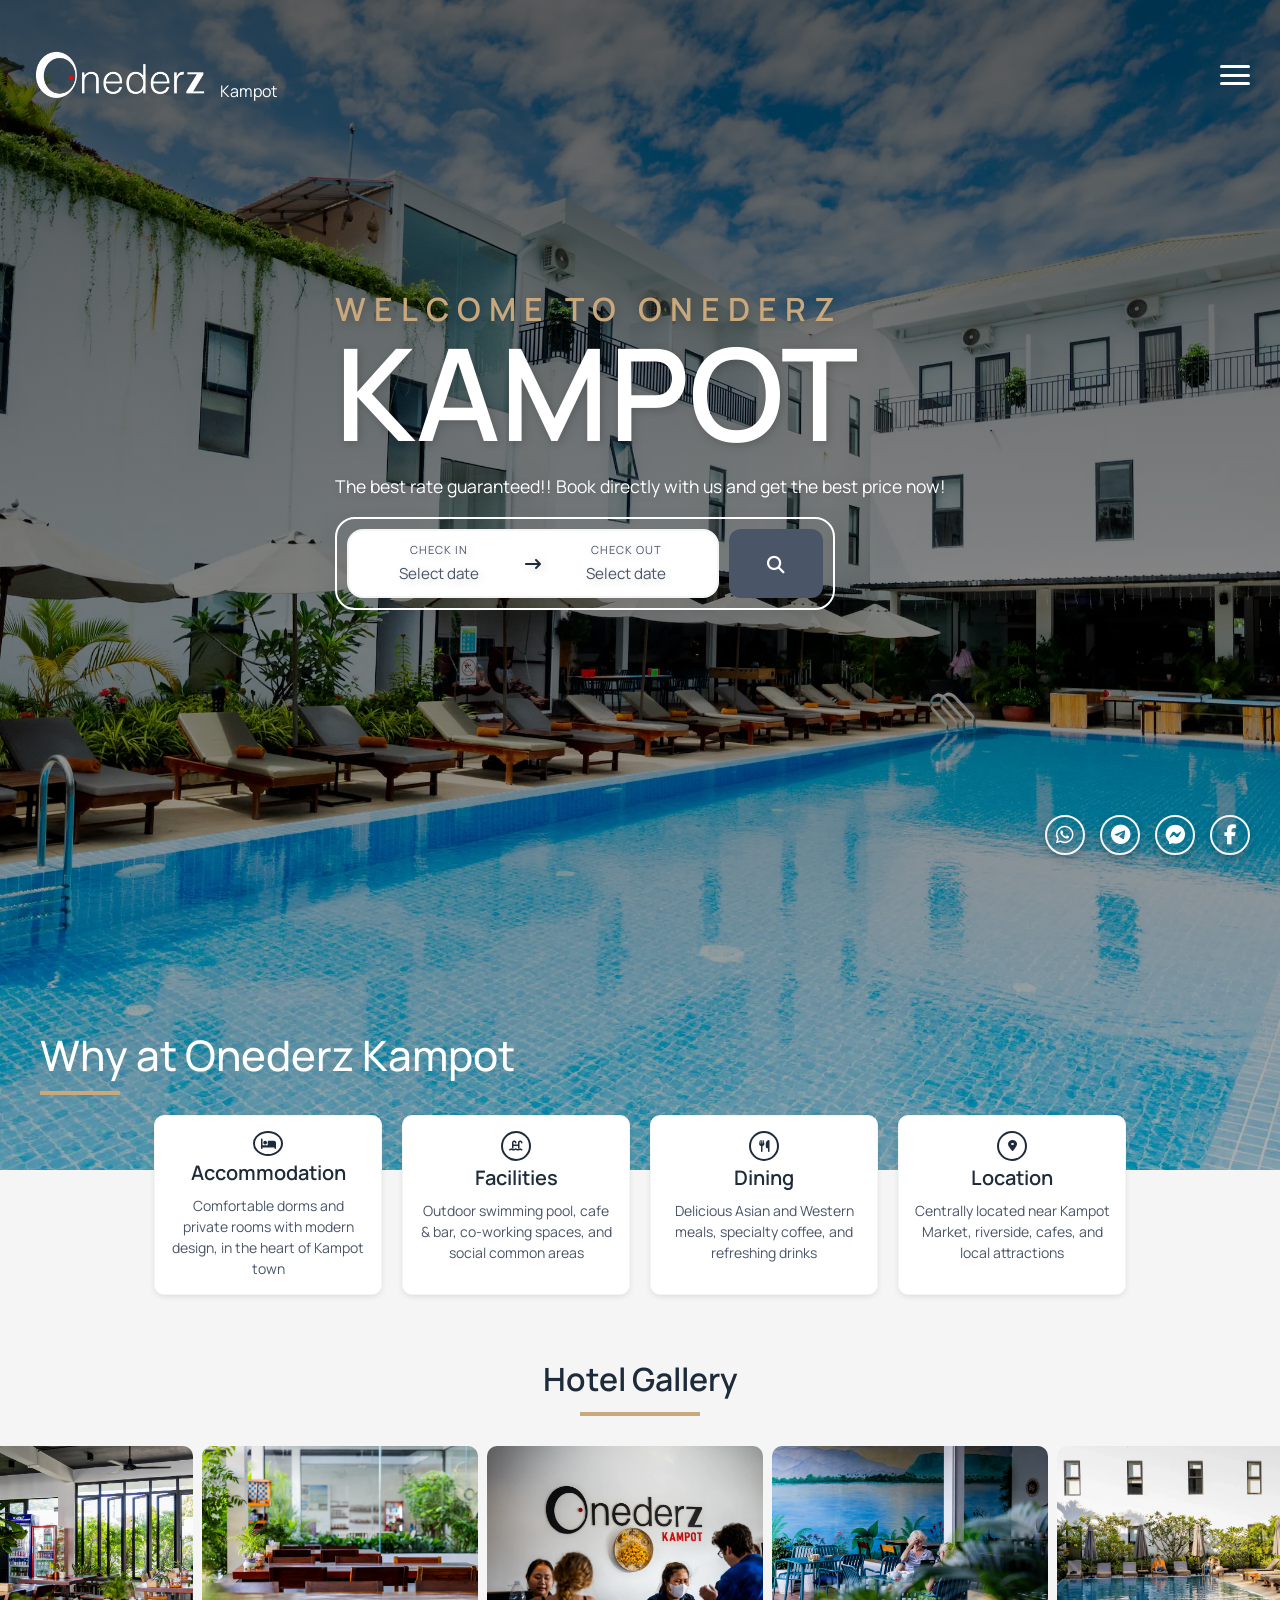
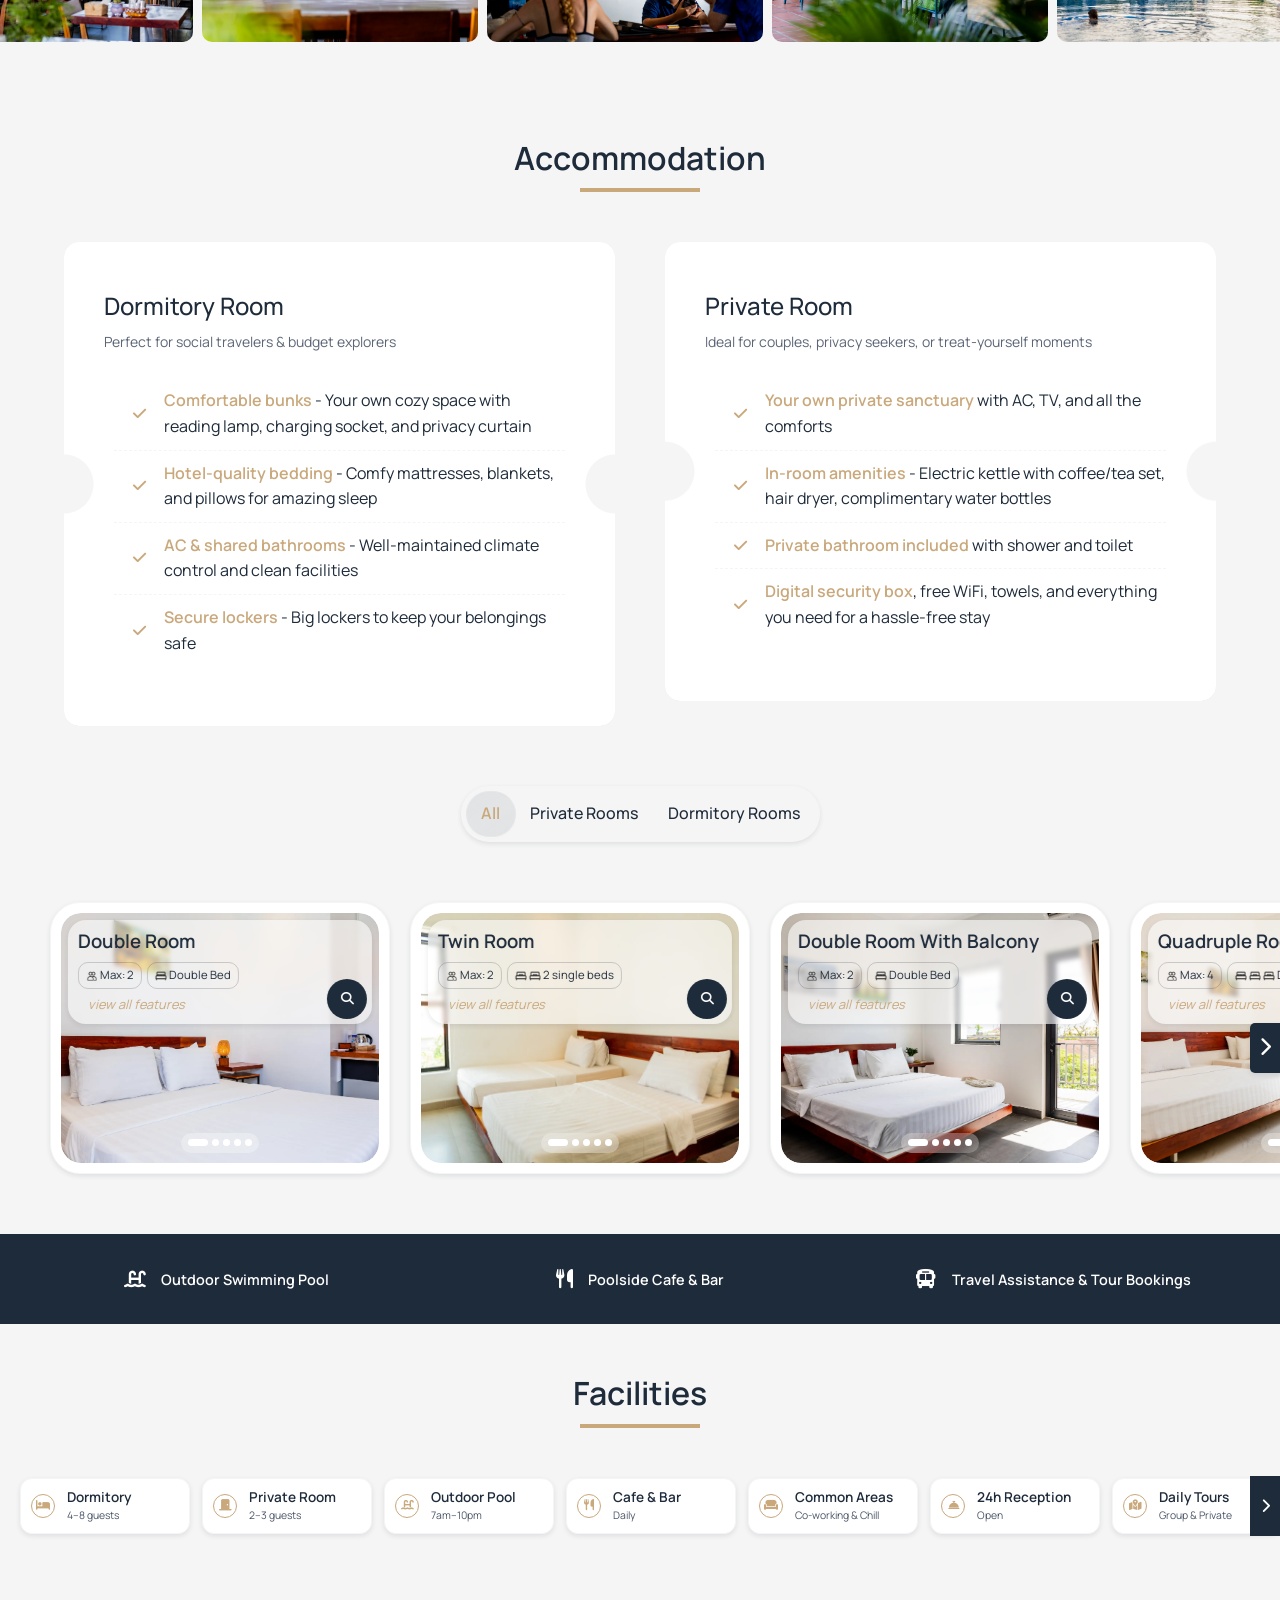
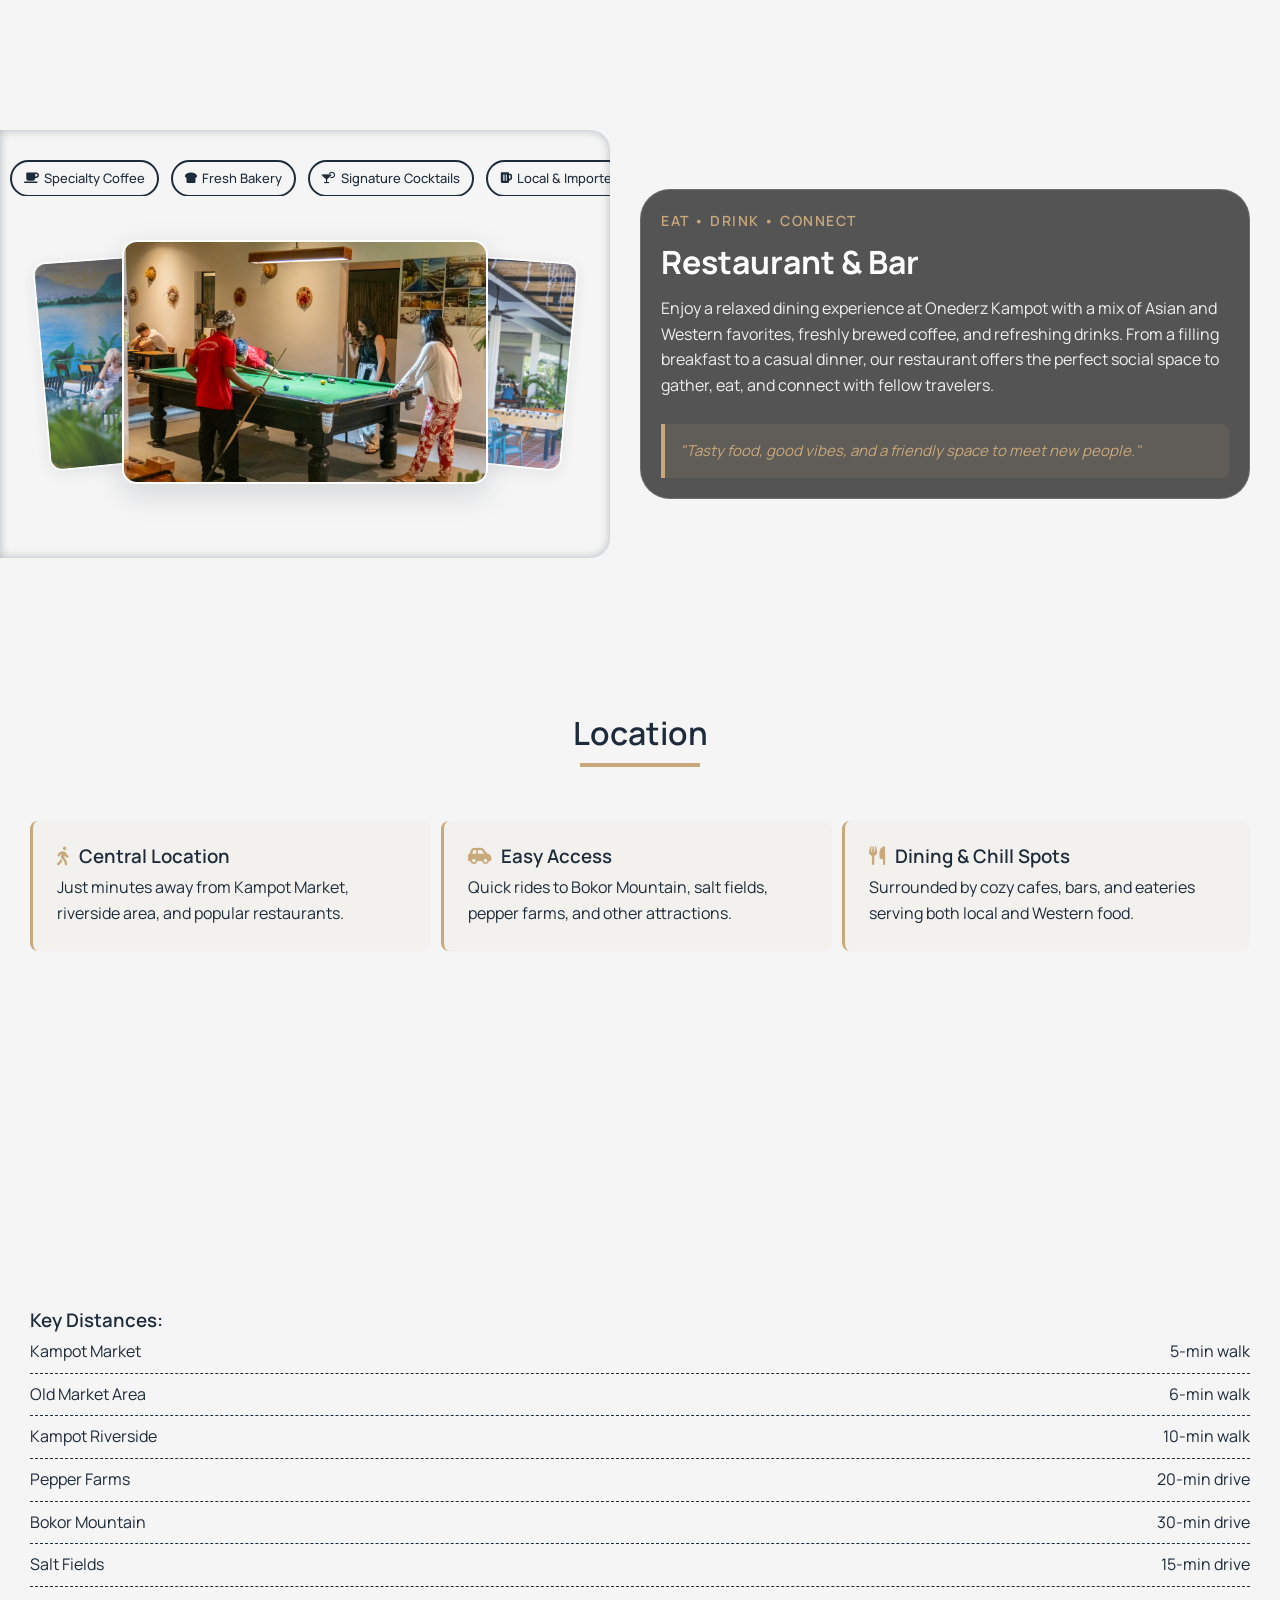
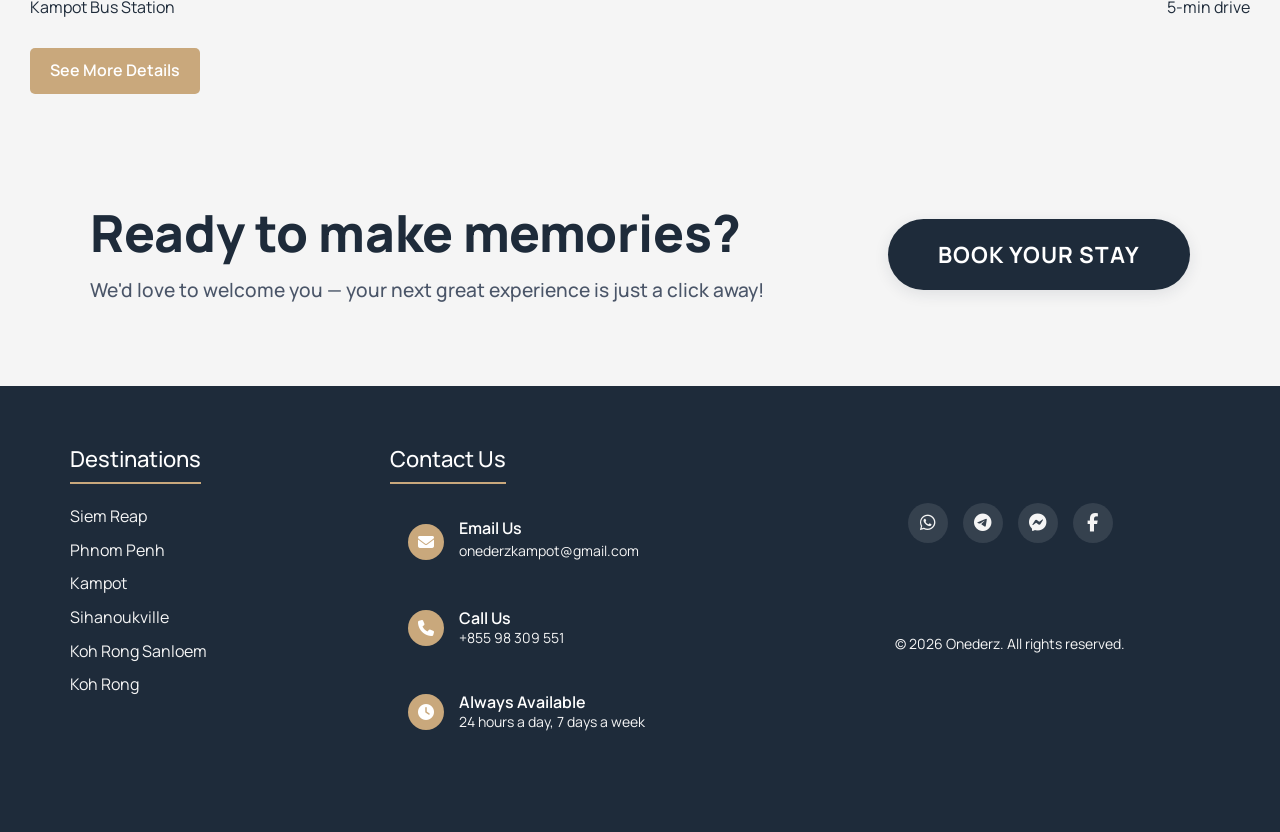
==== commit 99fef21e: "Add files via upload" ====
--- a/kampot/index.html
+++ b/kampot/index.html
@@ -1365,31 +1365,89 @@
         }
 
         function filterRoomCards(roomType) {
-            const roomCards = document.querySelectorAll('.room-card');
-            roomCards.forEach(card => {
-                const cardType = card.getAttribute('data-room-type');
-                if (roomType === 'all' || cardType === roomType) {
-                    card.style.display = 'flex';
-                    card.style.opacity = '0';
-                    card.style.transform = 'translateY(20px)';
-                    card.style.transitionDelay = '0s';
-                } else {
-                    card.style.display = 'none';
+    const roomCards = document.querySelectorAll('.room-card');
+    roomCards.forEach(card => {
+        const cardType = card.getAttribute('data-room-type');
+        if (roomType === 'all' || cardType === roomType) {
+            card.style.display = 'flex';
+            card.style.opacity = '0';
+            card.style.transform = 'translateY(20px)';
+            card.style.transitionDelay = '0s';
+        } else {
+            card.style.display = 'none';
+        }
+    });
+
+    currentIndex = 0;
+
+    // Hide navigation buttons immediately during filter transition
+    prevBtn.style.transition = 'opacity 0.2s ease';
+    nextBtn.style.transition = 'opacity 0.2s ease';
+    swipeInstruction.style.transition = 'opacity 0.2s ease';
+    prevBtn.style.opacity = '0';
+    nextBtn.style.opacity = '0';
+    swipeInstruction.style.opacity = '0';
+    
+    // Actually hide them after a brief delay
+    setTimeout(() => {
+        prevBtn.style.display = 'none';
+        nextBtn.style.display = 'none';
+        swipeInstruction.style.display = 'none';
+    }, 200);
+
+    setTimeout(() => {
+        setupCarousel();
+        animateCardsIn();
+        fadeInCarousel();
+        reinitializeRoomSliders();
+        reinitializeSwipeEvents();
+        goToSlide(0, true);
+        
+        // Show navigation buttons only if needed, after cards are visible
+        setTimeout(() => {
+            const visibleCards = document.querySelectorAll('.room-card[style*="display: flex"], .room-card:not([style*="display: none"])');
+            const totalVisibleCards = visibleCards.length;
+            
+            if (totalVisibleCards > 0) {
+                const needsNavigation = (totalVisibleCards * slideWidth) > carouselWidth || window.innerWidth <= 768;
+                
+                if (needsNavigation) {
+                    // Show buttons with fade in
+                    prevBtn.style.display = 'flex';
+                    nextBtn.style.display = 'flex';
+                    swipeInstruction.style.display = 'block';
+                    
+                    // Force a reflow
+                    void prevBtn.offsetHeight;
+                    
+                    prevBtn.style.transition = 'opacity 0.4s ease';
+                    nextBtn.style.transition = 'opacity 0.4s ease';
+                    swipeInstruction.style.transition = 'opacity 0.4s ease';
+                    
+                    // Set opacity based on current index
+                    if (currentIndex === 0) {
+                        prevBtn.style.opacity = '0';
+                        nextBtn.style.opacity = '1';
+                    } else {
+                        const maxIndex = window.innerWidth <= 768 ? 
+                            Math.max(0, totalVisibleCards - 1) : 
+                            Math.max(0, totalVisibleCards - cardsPerView);
+                        
+                        if (currentIndex >= maxIndex) {
+                            prevBtn.style.opacity = '1';
+                            nextBtn.style.opacity = '0';
+                        } else {
+                            prevBtn.style.opacity = '1';
+                            nextBtn.style.opacity = '1';
+                        }
+                    }
+                    
+                    swipeInstruction.style.opacity = '1';
                 }
-            });
-
-            currentIndex = 0;
-
-            setTimeout(() => {
-                setupCarousel();
-                animateCardsIn();
-                fadeInCarousel();
-                reinitializeRoomSliders();
-                reinitializeSwipeEvents();
-                goToSlide(0, true);
-                updateNavButtonsVisibility();
-            }, 50);
-        }
+            }
+        }, 600); // Wait for cards to finish animating in
+    }, 50);
+}
 
         function animateCardsIn() {
             const visibleCards = Array.from(document.querySelectorAll('.room-card')).filter(card => card.style.display !== 'none');
@@ -1435,23 +1493,40 @@
         }
 
         function showAllNavigation() {
+    prevBtn.style.opacity = '0';
+    nextBtn.style.opacity = '0';
+    swipeInstruction.style.opacity = '0';
+    
+    prevBtn.style.display = 'flex';
+    nextBtn.style.display = 'flex';
+    swipeInstruction.style.display = 'block';
+    
+    setTimeout(() => {
+        prevBtn.style.transition = 'opacity 0.4s ease 0.2s';
+        nextBtn.style.transition = 'opacity 0.4s ease 0.2s';
+        swipeInstruction.style.transition = 'opacity 0.4s ease 0.3s';
+        
+        // Set initial opacities based on current index
+        if (currentIndex === 0) {
             prevBtn.style.opacity = '0';
-            nextBtn.style.opacity = '0';
-            swipeInstruction.style.opacity = '0';
-            
-            prevBtn.style.display = 'flex';
-            nextBtn.style.display = 'flex';
-            swipeInstruction.style.display = 'block';
-            
-            setTimeout(() => {
-                prevBtn.style.transition = 'opacity 0.4s ease 0.2s';
-                nextBtn.style.transition = 'opacity 0.4s ease 0.2s';
-                swipeInstruction.style.transition = 'opacity 0.4s ease 0.3s';
+            nextBtn.style.opacity = '1';
+        } else {
+            let maxIndex = window.innerWidth <= 768 ? 
+                Math.max(0, totalCards - 1) : 
+                Math.max(0, totalCards - cardsPerView);
+            
+            if (currentIndex >= maxIndex) {
+                prevBtn.style.opacity = '1';
+                nextBtn.style.opacity = '0';
+            } else {
                 prevBtn.style.opacity = '1';
                 nextBtn.style.opacity = '1';
-                swipeInstruction.style.opacity = '1';
-            }, 150);
-        }
+            }
+        }
+        
+        swipeInstruction.style.opacity = '1';
+    }, 150);
+}
 
         function hideAllNavigation() {
             prevBtn.style.transition = 'opacity 0.3s ease';
@@ -2074,45 +2149,45 @@
         }
 
         function updateNavButtonsVisibility() {
-            if (totalCards === 0) {
-                hideAllNavigation();
-                return;
-            }
-            
-            let maxIndex = window.innerWidth <= 768 ? 
-                Math.max(0, totalCards - 1) : 
-                Math.max(0, totalCards - cardsPerView);
-            
-            const isAtLastPage = currentIndex >= maxIndex;
-            
-            if (isAtLastPage) {
-                nextBtn.style.opacity = '0';
-                setTimeout(() => {
-                    nextBtn.style.display = 'none';
-                }, 300);
-                
-                if (currentIndex > 0) {
-                    prevBtn.style.display = 'flex';
-                    setTimeout(() => {
-                        prevBtn.style.opacity = '1';
-                    }, 50);
-                }
-            } else {
-                prevBtn.style.display = 'flex';
-                nextBtn.style.display = 'flex';
-                setTimeout(() => {
-                    prevBtn.style.opacity = '1';
-                    nextBtn.style.opacity = '1';
-                }, 50);
-            }
-            
-            if (currentIndex === 0) {
-                prevBtn.style.opacity = '0';
-                setTimeout(() => {
-                    prevBtn.style.display = 'none';
-                }, 300);
-            }
-        }
+    if (totalCards === 0) {
+        hideAllNavigation();
+        return;
+    }
+    
+    let maxIndex = window.innerWidth <= 768 ? 
+        Math.max(0, totalCards - 1) : 
+        Math.max(0, totalCards - cardsPerView);
+    
+    const isAtLastPage = currentIndex >= maxIndex;
+    const isAtFirstPage = currentIndex === 0;
+    
+    // Check if navigation is needed at all
+    const totalContentWidth = totalCards * slideWidth;
+    const needsNavigation = totalContentWidth > carouselWidth || window.innerWidth <= 768;
+    
+    if (!needsNavigation) {
+        hideAllNavigation();
+        return;
+    }
+    
+    // Ensure buttons are displayed
+    prevBtn.style.display = 'flex';
+    nextBtn.style.display = 'flex';
+    swipeInstruction.style.display = 'block';
+    
+    // Force a reflow
+    void prevBtn.offsetHeight;
+    
+    // Set transitions
+    prevBtn.style.transition = 'opacity 0.3s ease';
+    nextBtn.style.transition = 'opacity 0.3s ease';
+    swipeInstruction.style.transition = 'opacity 0.3s ease';
+    
+    // Set opacities based on position
+    prevBtn.style.opacity = isAtFirstPage ? '0' : '1';
+    nextBtn.style.opacity = isAtLastPage ? '0' : '1';
+    swipeInstruction.style.opacity = '1';
+}
 
         window.currentCarouselIndex = 0;
 
@@ -2471,9 +2546,6 @@
         if (e.target === sectionPopup) closeModals();
     });
     
-    imageModal.addEventListener('click', (e) => {
-        if (e.target === imageModal) closeModals();
-    });
     
     // Navigation buttons
     navPrev.addEventListener('click', showPrevImage);
--- a/kampot/index.css
+++ b/kampot/index.css
@@ -3134,9 +3134,11 @@
     height: 100%;
     background: rgba(30, 43, 58, 0.8);
     z-index: 1000;
-    overflow-y: auto;
+    overflow: hidden;
     overscroll-behavior: contain;
 }
+
+
 
 .popup:target,
 .popup[style*="block"] {
@@ -3152,30 +3154,35 @@
 .popup-content {
     background-color: white;
     max-width: 1200px;
-    width: 90%;
-    height: 90%;
+    width: 95%;
+    height: 90vh;
+    position: absolute;
     top: 50%;
     left: 50%;
     transform: translate(-50%, -50%);
-    position: absolute;
     border-radius: 25px;
     overflow: hidden;
     box-shadow: var(--shadow-lg);
+    display: flex;
+    flex-direction: column;
 }
 
 .popup-header {
     display: flex;
     justify-content: space-between;
     align-items: center;
-    padding: 5px;
-    color: var(--primary);
-    border-radius: 50px;
+    padding: 15px 25px;
+    background: white;
+    border-bottom: 1px solid var(--neutral);
+    flex-shrink: 0;
 }
 
 .popup-title {
-    padding-left: 20px;
+    padding-left: 10px;
     font-size: 1.8rem;
     font-weight: 600;
+    color: var(--primary);
+    margin: 0;
 }
 
 .close-btn {
@@ -3234,14 +3241,33 @@
 
 .section-gallery {
     display: grid;
-    grid-template-columns: repeat(auto-fill, minmax(280px, 1fr));
+    grid-template-columns: repeat(auto-fill, minmax(250px, 1fr));
     grid-gap: 20px;
-    padding: 30px;
-    height: 75svh;
-    overflow-y: auto;
+    padding: 25px;
+    overflow-y: auto !important; 
+    height: calc(90vh - 140px) !important;
+    flex: 1;
     scrollbar-width: thin;
-}
-
+    scrollbar-color: var(--secondary) var(--neutral);
+}
+.section-gallery::-webkit-scrollbar {
+    width: 8px;
+    display: block !important;
+}
+
+.section-gallery::-webkit-scrollbar-track {
+    background: var(--neutral);
+    border-radius: 4px;
+}
+
+.section-gallery::-webkit-scrollbar-thumb {
+    background: var(--secondary);
+    border-radius: 4px;
+}
+
+.section-gallery::-webkit-scrollbar-thumb:hover {
+    background: var(--primary);
+}
 .section-item {
     position: relative;
     width: 100%;
@@ -4223,19 +4249,30 @@
     left: 0;
     width: 100%;
     height: 100%;
-    background: white;
     z-index: 999999;
     display: flex;
     flex-direction: column;
     justify-content: center;
     align-items: center;
     transition: opacity 0.5s ease-out, visibility 0.5s ease-out;
+    background: white;
 }
 
 #page-preloader.hidden {
     opacity: 0;
     visibility: hidden;
     pointer-events: none;
+}
+
+@media (max-width: 480px) {
+
+    .preloader-logo {
+        scale: 0.6;
+    }
+
+    .preloader-text{
+        scale: 0.6;
+    }
 }
 
 /* Logo Animation */
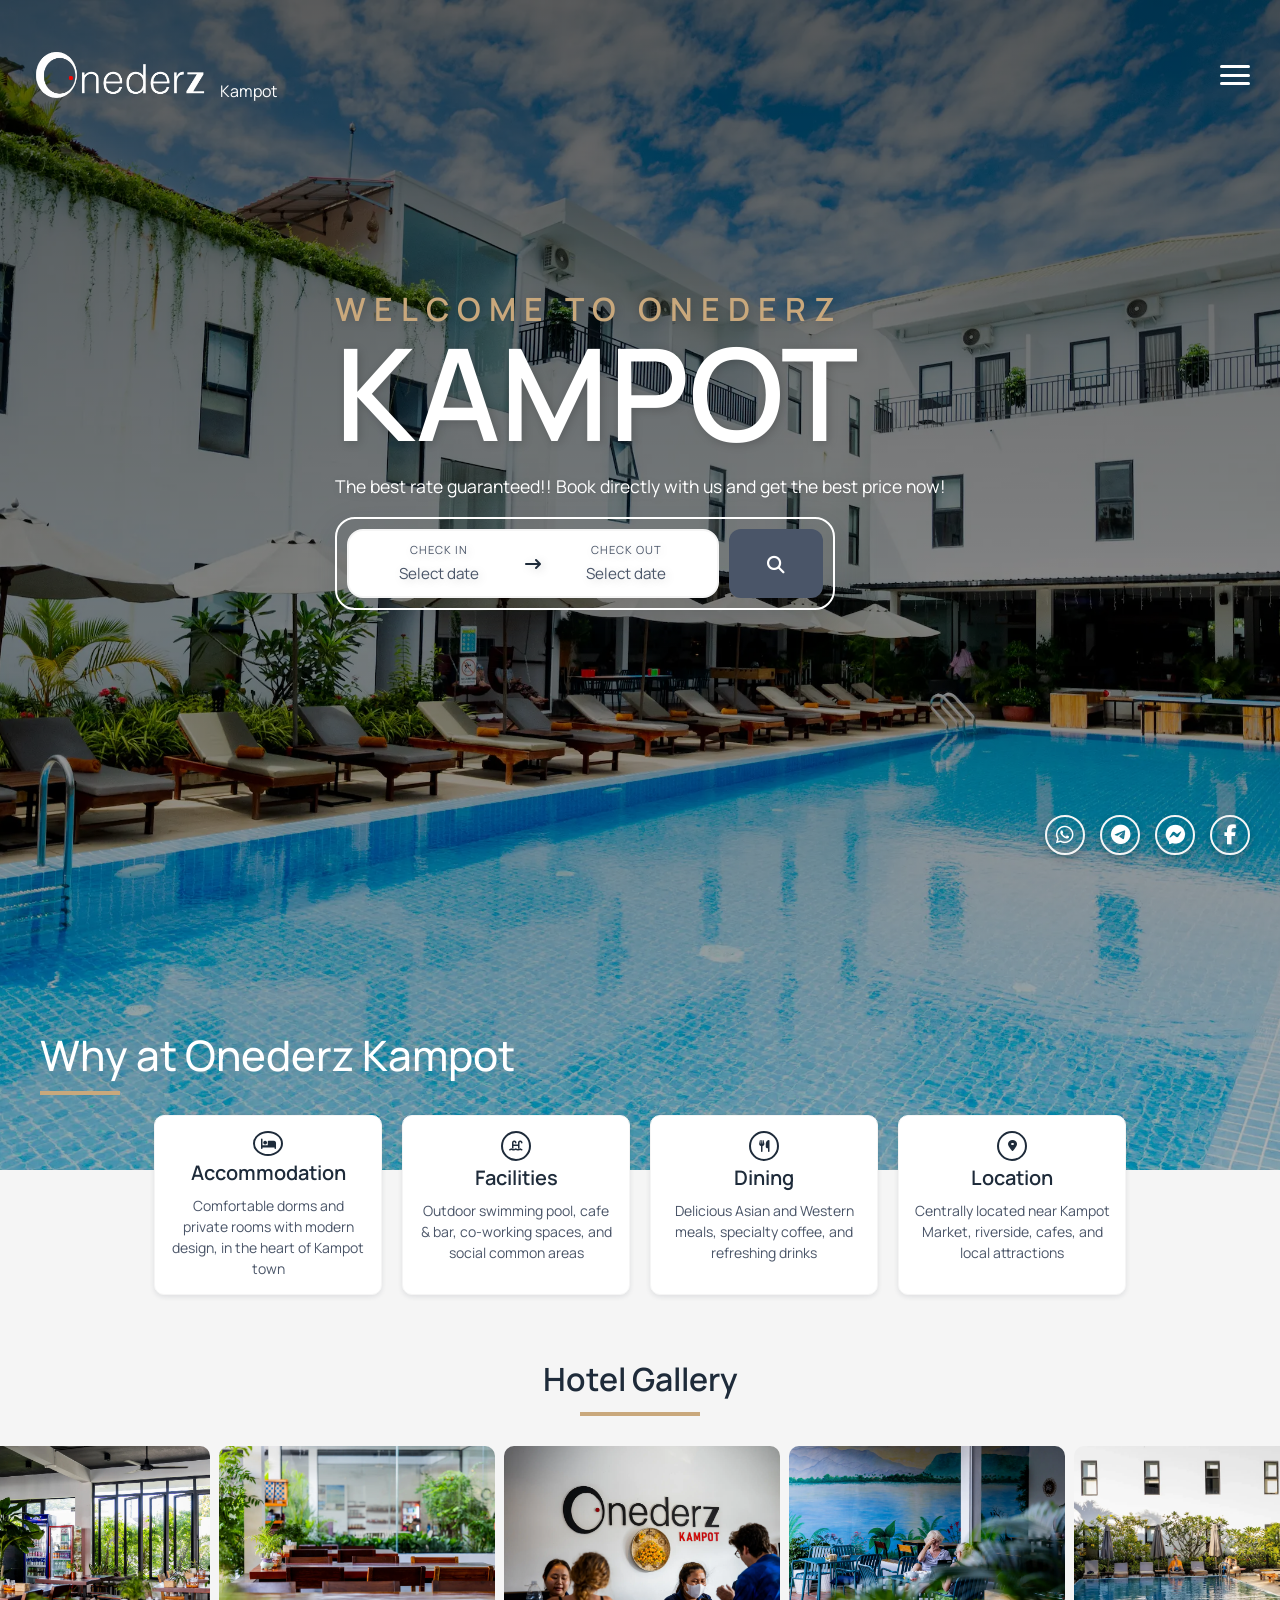
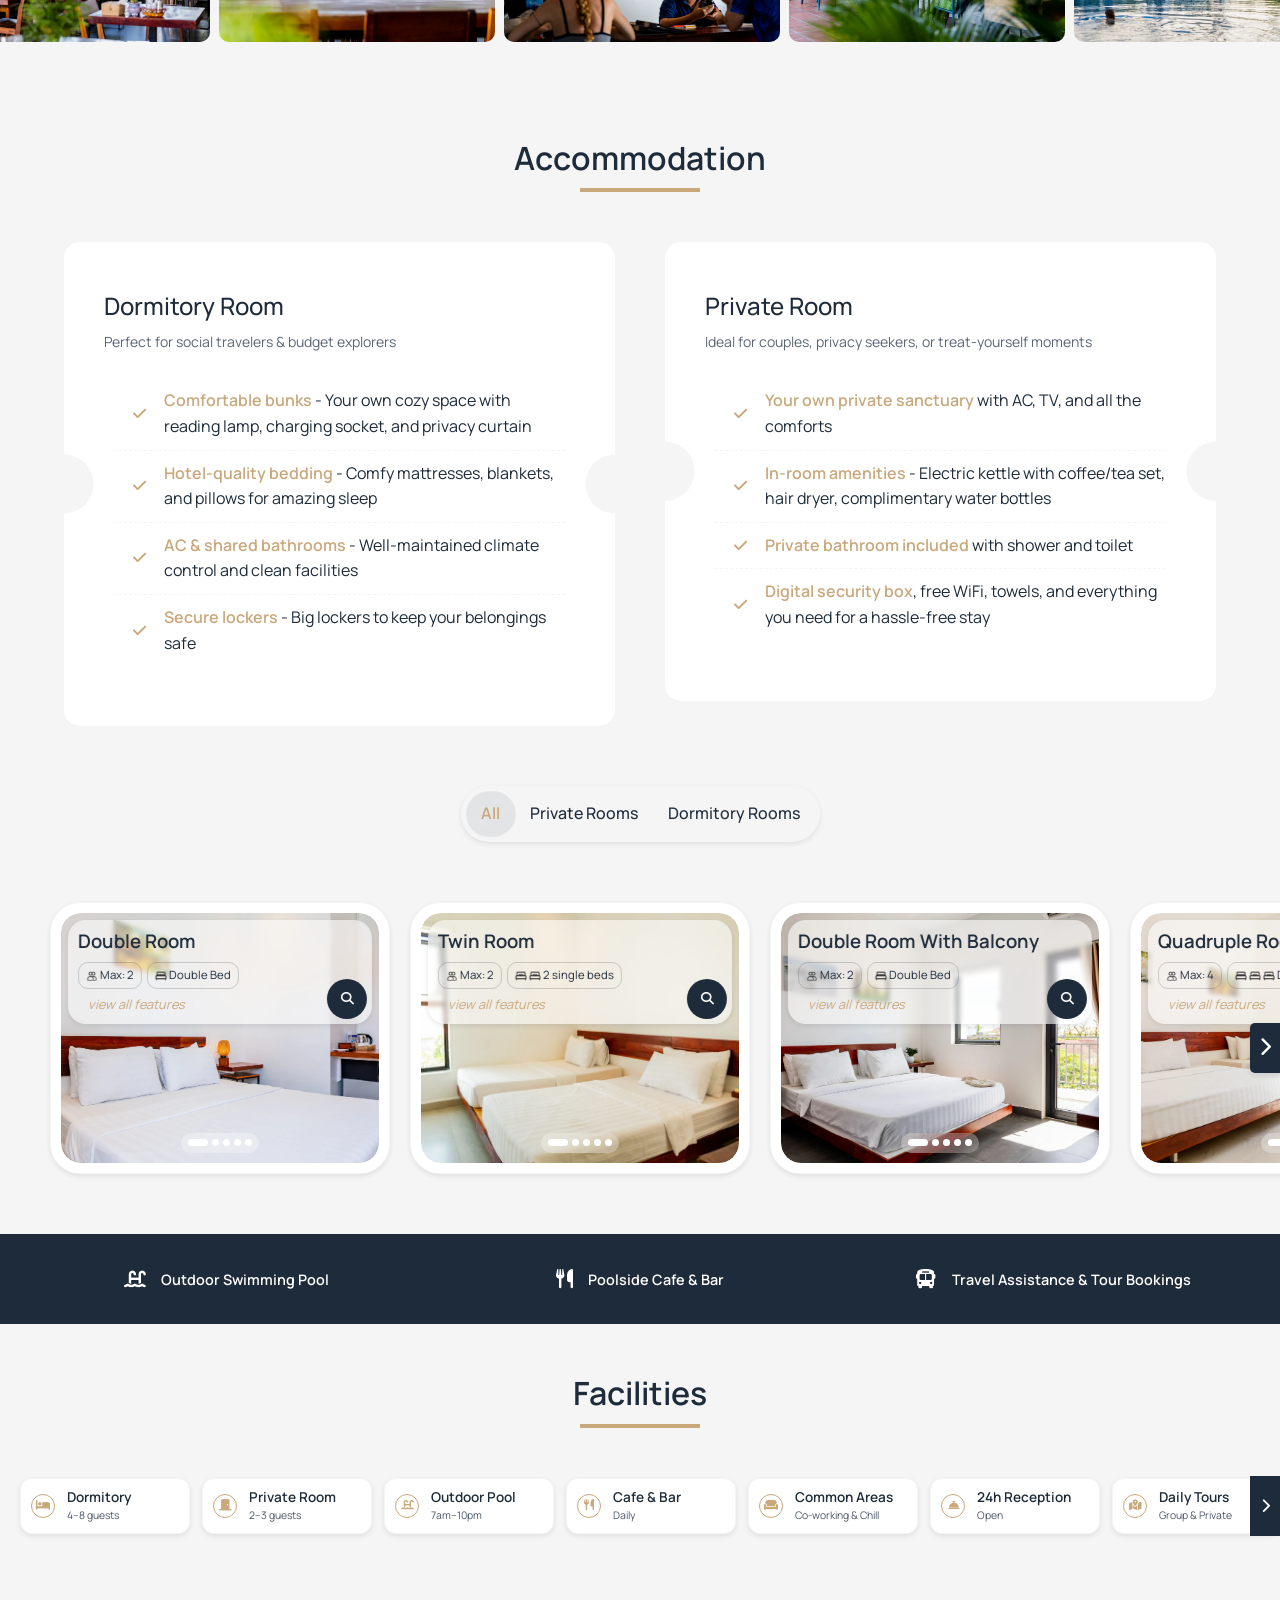
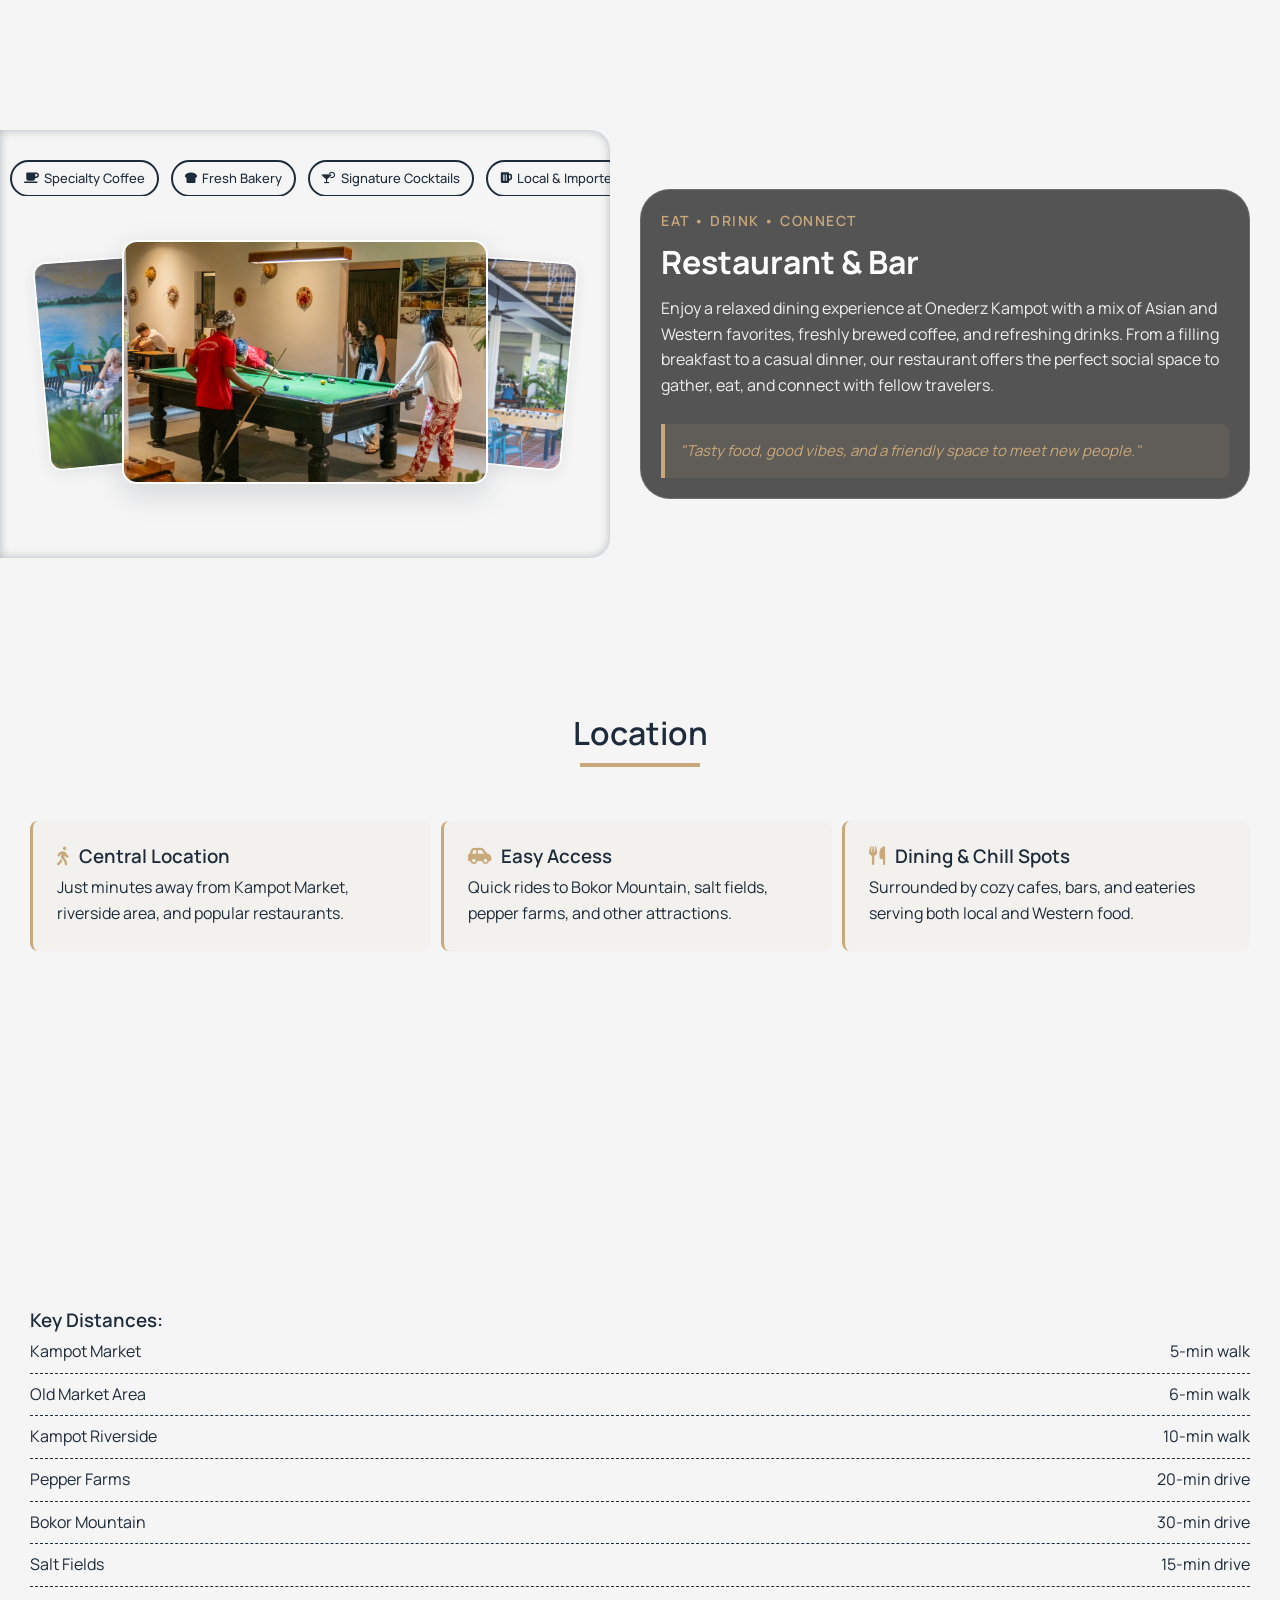
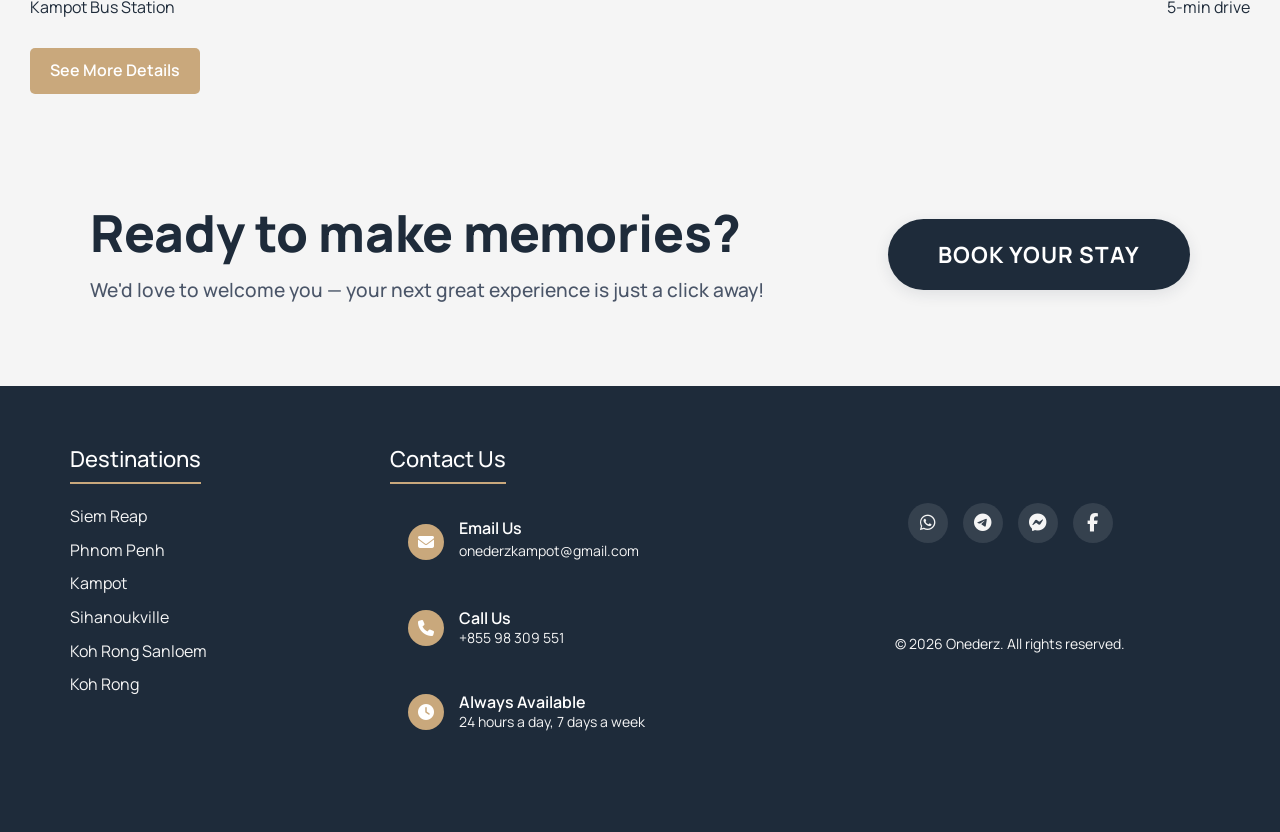
==== commit 44435492: "Add files via upload" ====
--- a/kampot/index.html
+++ b/kampot/index.html
@@ -25,7 +25,7 @@
 
     <div class="header" id="header">
         <div class="top-bar">
-            <a style="text-decoration: none;" href="#top-page">
+            <a style="text-decoration: none;" href="../index.html">
                 <div class="logo-con">
                     <div class="logo"></div><span>Kampot</span>
                 </div>
--- a/kampot/index.css
+++ b/kampot/index.css
@@ -166,6 +166,7 @@
     letter-spacing: 1px;
     text-shadow: 2px 2px 4px rgba(0, 0, 0, 0.5);
     transition: all 0.4s ease;
+    z-index: 1;
 }
 
 .scrolled .logo {
